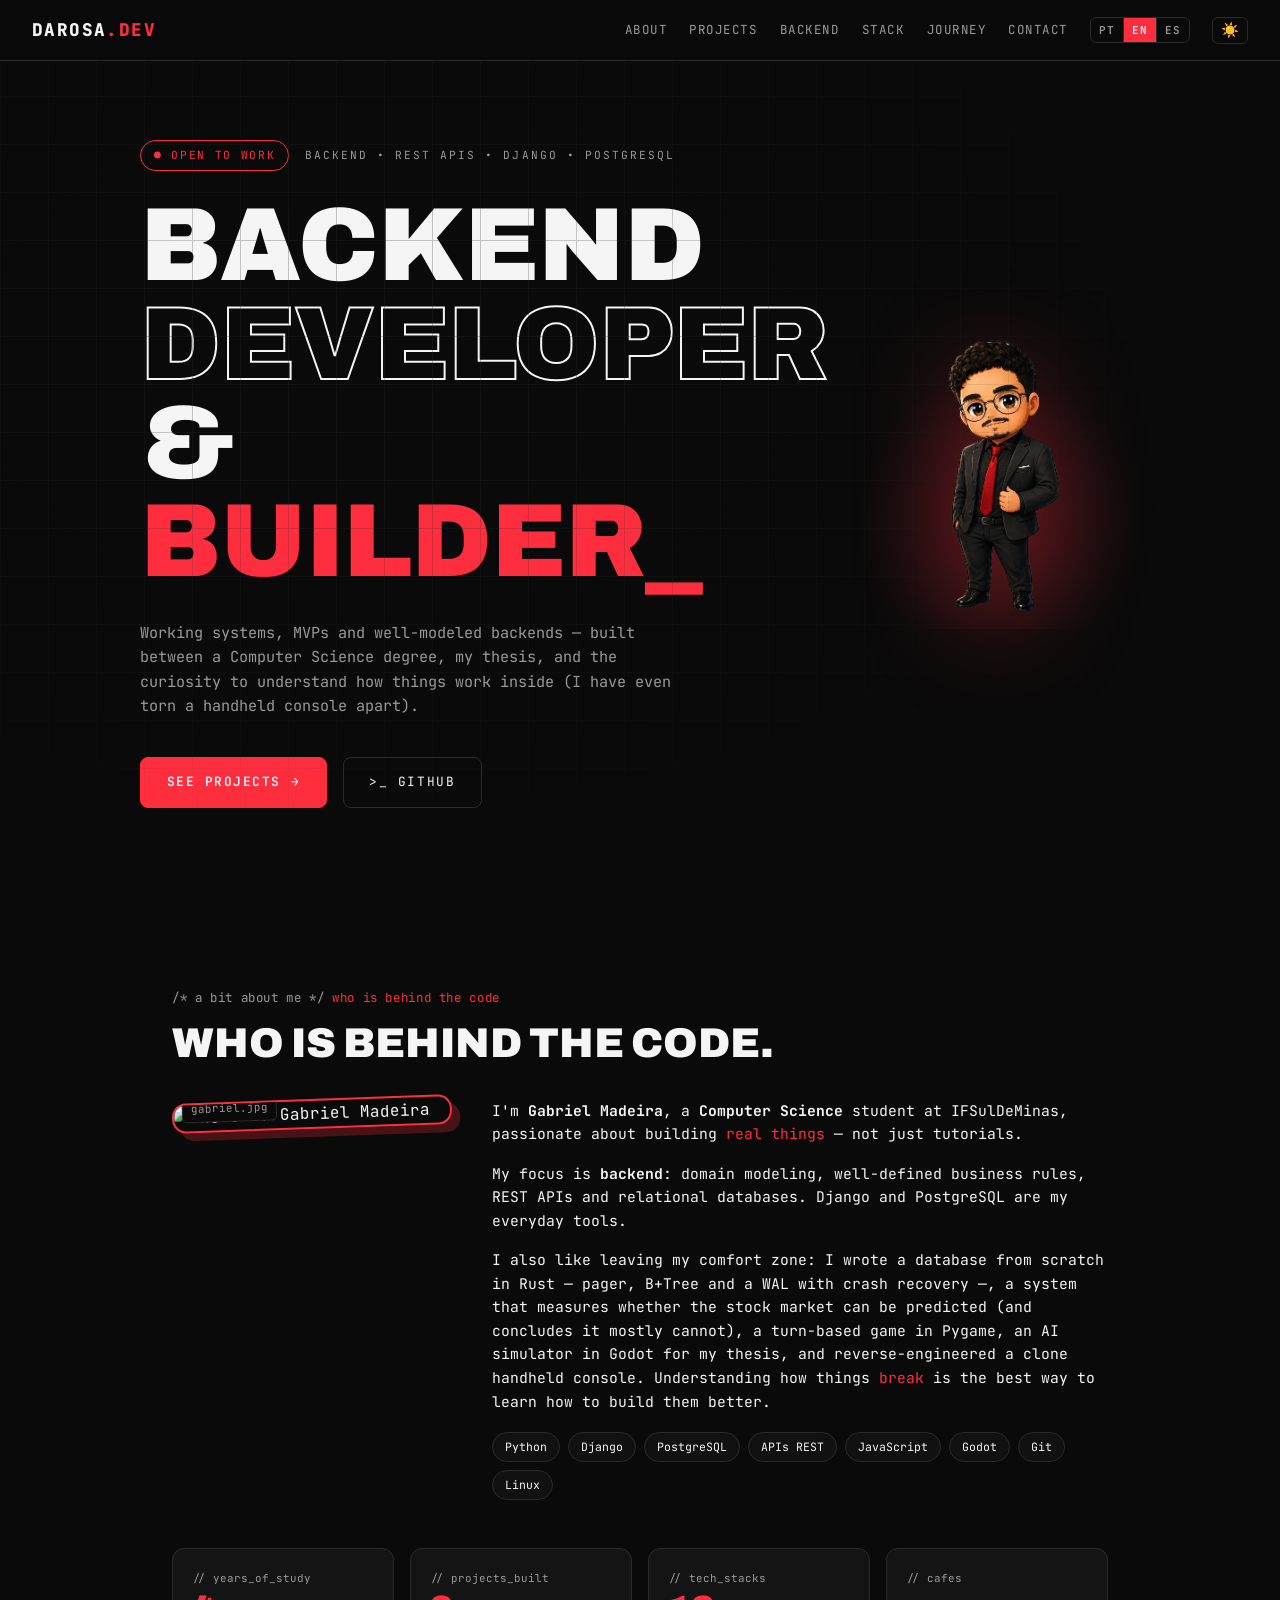
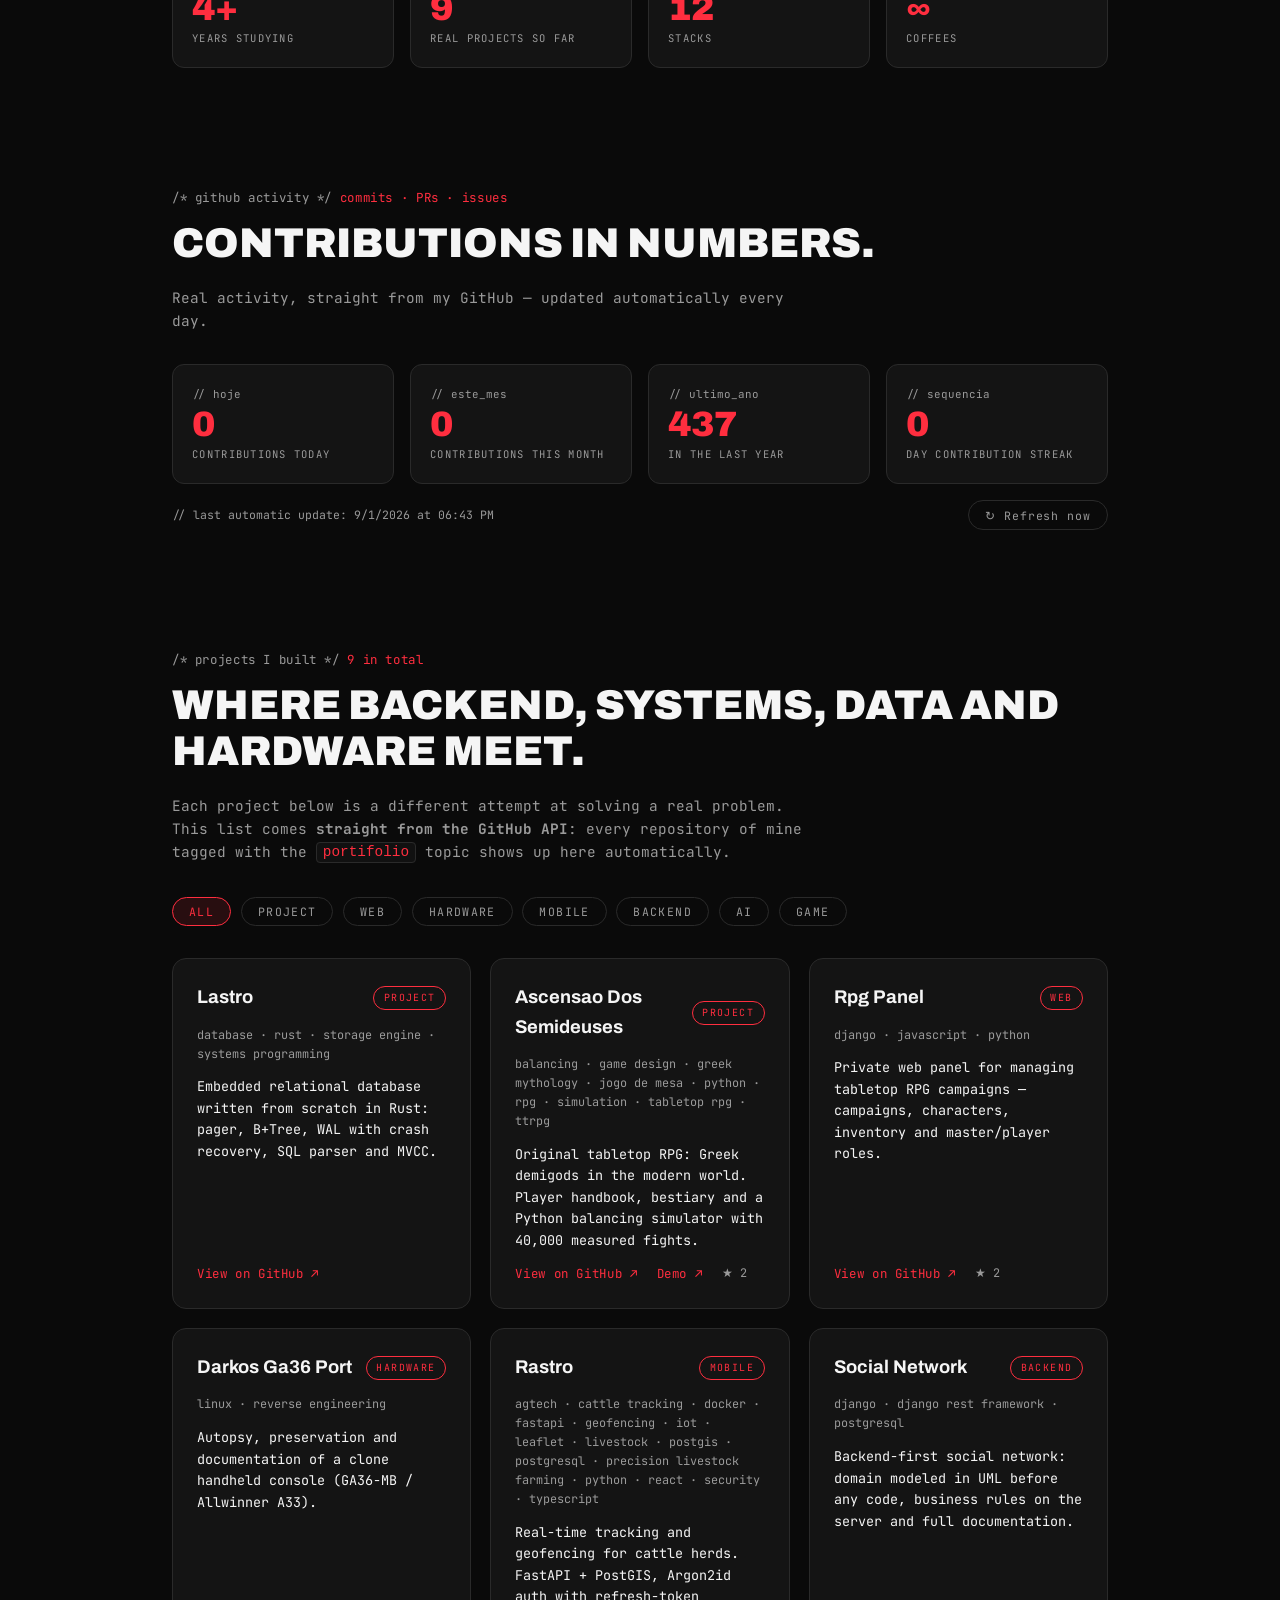
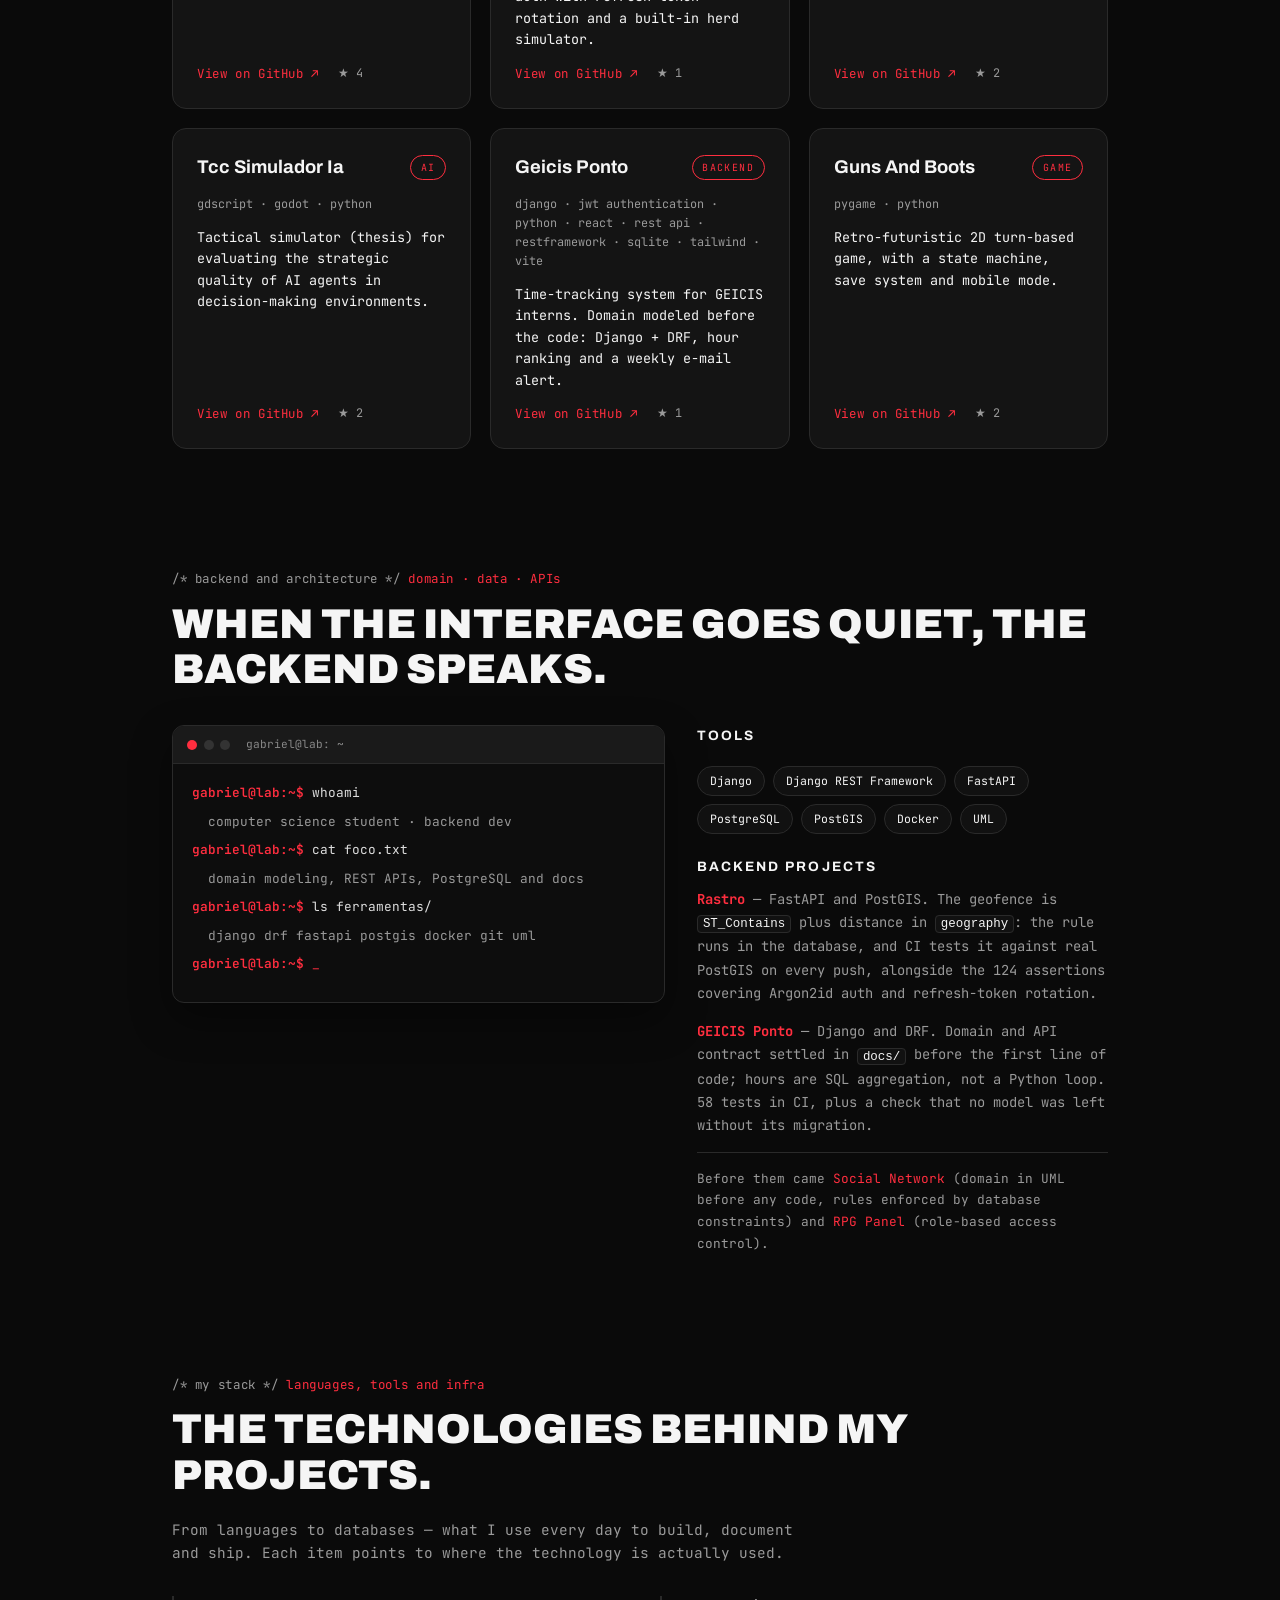
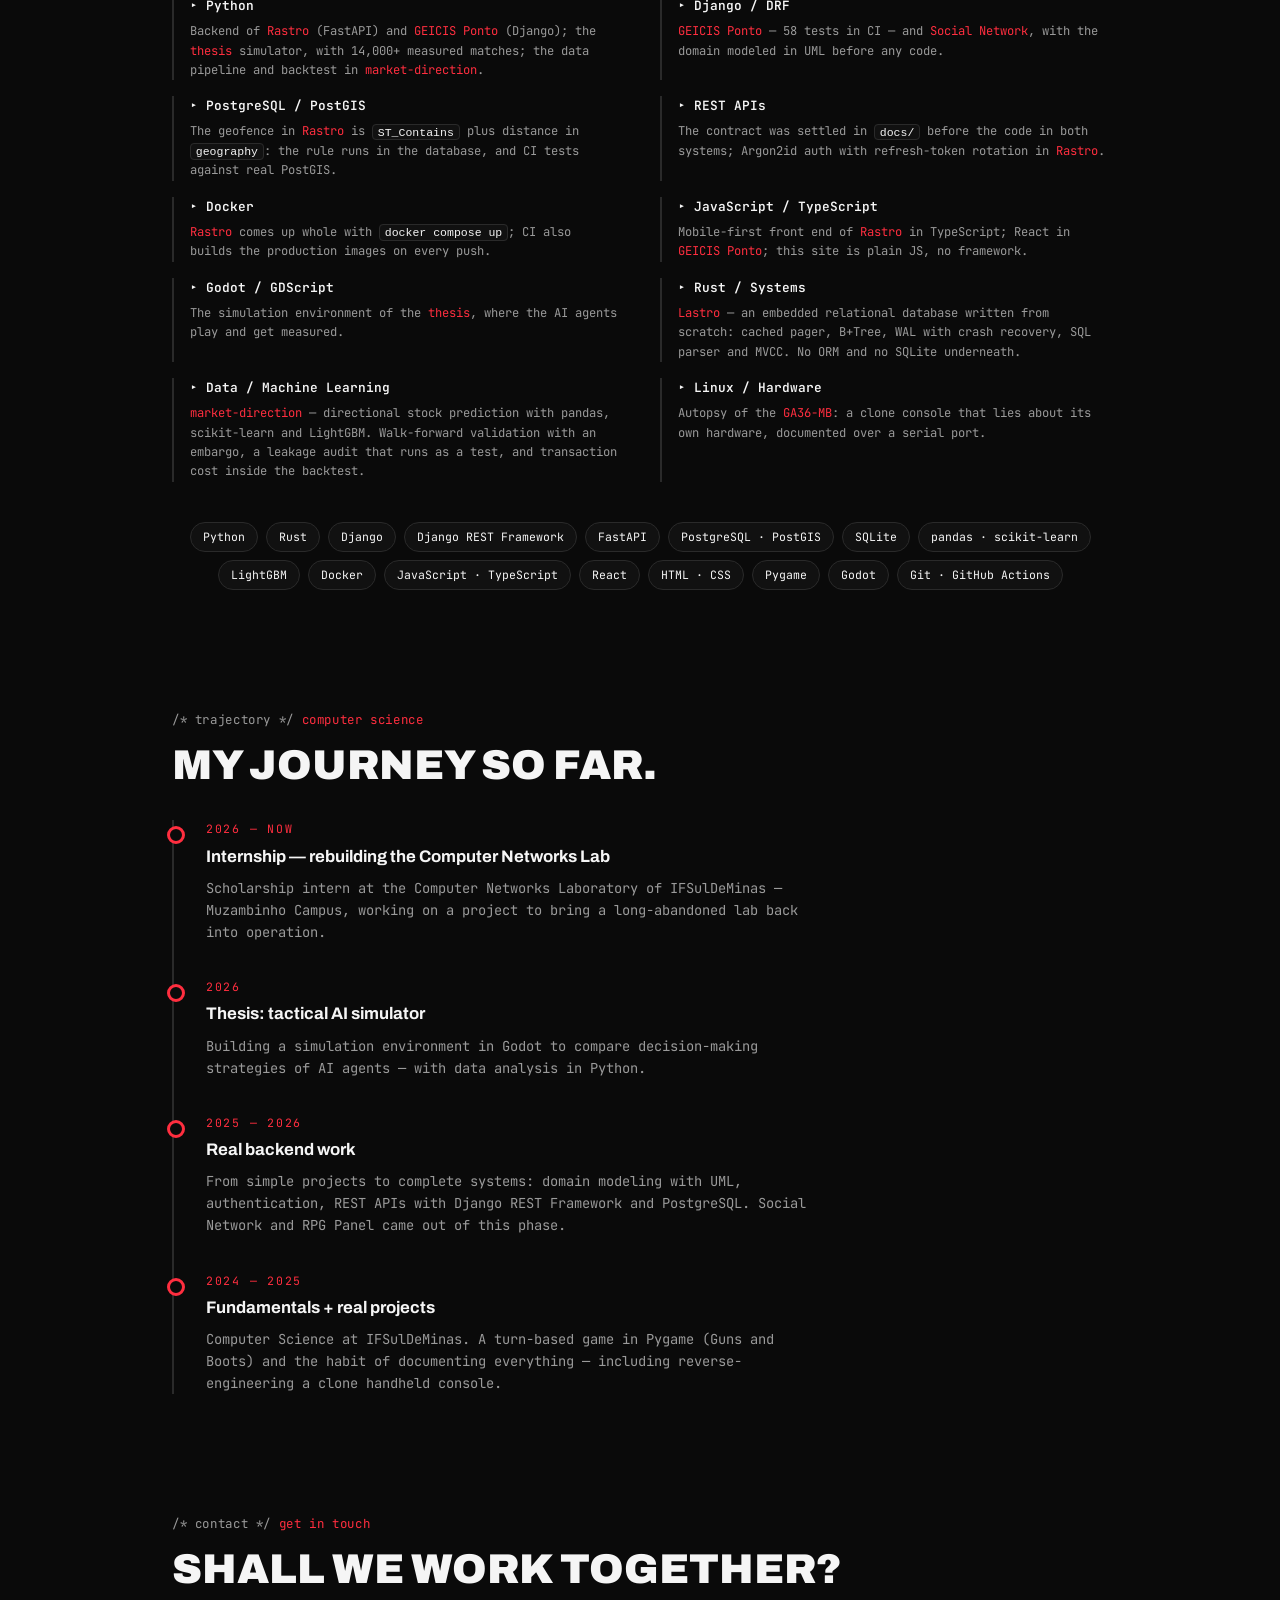
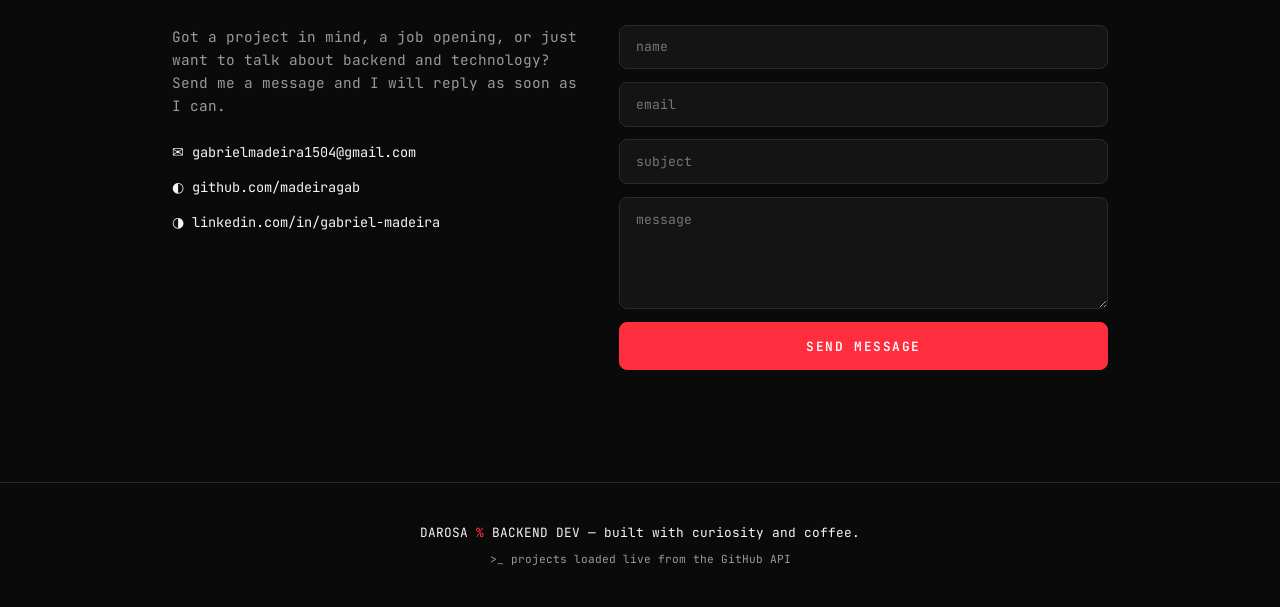
==== index.html @ b14d9cd1 "feat: adiciona market-direction e lastro, e atualiza a stack Dois projetos novos entraram no GitHub " ====
<!DOCTYPE html>
<html lang="pt-BR" data-theme="dark">
<head>
  <meta charset="UTF-8" />
  <meta name="viewport" content="width=device-width, initial-scale=1.0" />
  <title>Darosa % Dev Backend</title>
  <meta name="description" content="Gabriel Madeira — estudante de Ciência da Computação focado em backend, Django, PostgreSQL e APIs REST. Portfólio de projetos reais." />
  <meta property="og:title" content="Darosa.dev — Gabriel Madeira" />
  <meta property="og:description" content="Backend, APIs REST, Django e projetos reais — não só tutoriais." />
  <meta property="og:image" content="https://avatars.githubusercontent.com/u/77208884?v=4" />
  <link rel="icon" type="image/svg+xml" href="assets/favicon.svg" />
  <link rel="preconnect" href="https://fonts.googleapis.com" />
  <link rel="preconnect" href="https://fonts.gstatic.com" crossorigin />
  <link href="https://fonts.googleapis.com/css2?family=JetBrains+Mono:ital,wght@0,400;0,600;0,800;1,400&family=Archivo:wght@500;700;900&display=swap" rel="stylesheet" />
  <link rel="stylesheet" href="css/style.css" />
</head>
<body>

  <!-- ============ NAV ============ -->
  <nav class="nav">
    <a href="#top" class="nav-logo">DAROSA<span class="red">.DEV</span></a>
    <button class="nav-burger" id="navBurger" data-i18n-aria="aria.menu" aria-label="Abrir menu">☰</button>
    <div class="nav-links" id="navLinks">
      <a href="#sobre" data-i18n="nav.sobre">SOBRE</a>
      <a href="#projetos" data-i18n="nav.projetos">PROJETOS</a>
      <a href="#backend" data-i18n="nav.backend">BACKEND</a>
      <a href="#stack" data-i18n="nav.stack">STACK</a>
      <a href="#jornada" data-i18n="nav.jornada">JORNADA</a>
      <a href="#contato" data-i18n="nav.contato">CONTATO</a>
      <div class="lang-switch" role="group" data-i18n-aria="aria.idioma" aria-label="Mudar idioma">
        <button class="lang-btn" data-lang="pt" type="button">PT</button>
        <button class="lang-btn" data-lang="en" type="button">EN</button>
        <button class="lang-btn" data-lang="es" type="button">ES</button>
      </div>
      <button id="themeToggle" class="theme-toggle" data-i18n-aria="aria.tema" aria-label="Alternar tema">☀️</button>
    </div>
  </nav>

  <!-- ============ HERO ============ -->
  <header class="hero" id="top">
    <div class="hero-inner">
      <div class="hero-texto">
      <div class="hero-badges">
        <span class="badge badge-pulse" data-i18n="hero.badge">● DISPONÍVEL PARA TRABALHAR</span>
        <span class="badge-sub" data-i18n="hero.badgeSub">BACKEND • APIS REST • DJANGO • POSTGRESQL</span>
      </div>
      <h1 class="hero-title" data-i18n-html="hero.title">
        DESENVOLVEDOR<br />
        <span class="stroke">BACKEND</span> &amp;<br />
        <span class="red">BUILDER</span><span class="cursor">_</span>
      </h1>
      <p class="hero-desc" data-i18n="hero.desc">
        Sistemas funcionais, MVPs e backends bem modelados — construídos entre a
        faculdade de Ciência da Computação, o TCC e a curiosidade de entender
        como as coisas funcionam por dentro (até console clone eu já abri).
      </p>
      <div class="hero-cta">
        <a href="#projetos" class="btn btn-solid" data-i18n="hero.ctaProjetos">VER PROJETOS →</a>
        <a href="https://github.com/madeiragab" target="_blank" rel="noopener" class="btn btn-ghost" data-i18n="hero.ctaGithub">&gt;_ GITHUB</a>
      </div>
      </div>
      <div class="hero-img">
        <img src="assets/gabriel-chibi.png" data-i18n-alt="hero.imgAlt" alt="Ilustração de Gabriel Madeira de terno preto e gravata vermelha" />
      </div>
    </div>
    <div class="hero-grid-bg" aria-hidden="true"></div>
  </header>

  <main>
    <!-- ============ SOBRE ============ -->
    <section class="section" id="sobre">
      <p class="section-eyebrow" data-i18n-html="sobre.eyebrow">/* um pouco sobre mim */ <span class="red">quem está por trás do código</span></p>
      <h2 class="section-title" data-i18n="sobre.titulo">QUEM ESTÁ POR TRÁS DO CÓDIGO.</h2>

      <div class="sobre-grid">
        <div class="sobre-foto-wrap">
          <div class="sobre-foto">
            <img src="https://avatars.githubusercontent.com/u/77208884?v=4" data-i18n-alt="sobre.fotoAlt" alt="Foto de Gabriel Madeira" />
            <div class="foto-tag">gabriel.jpg</div>
          </div>
        </div>
        <div class="sobre-texto">
          <p data-i18n-html="sobre.p1">Sou <strong>Gabriel Madeira</strong>, estudante de <strong>Ciência da Computação</strong> no
            IFSulDeMinas, apaixonado por construir <span class="red">coisas reais</span> — não só tutoriais.</p>
          <p data-i18n-html="sobre.p2">Meu foco é <strong>backend</strong>: modelagem de domínio, regras de negócio bem definidas,
            APIs REST e banco de dados relacional. Django e PostgreSQL são as ferramentas do dia a dia.</p>
          <p data-i18n-html="sobre.p3">Também gosto de sair da zona de conforto: já fiz jogo por turnos em Pygame, simulador de IA
            em Godot pro TCC e até engenharia reversa de um console portátil clone — porque entender
            como as coisas <span class="red">quebram</span> é a melhor forma de aprender a construí-las melhor.</p>
         
          <div class="chips">
            <span class="chip">Python</span>
            <span class="chip">Django</span>
            <span class="chip">PostgreSQL</span>
            <span class="chip">APIs REST</span>
            <span class="chip">JavaScript</span>
            <span class="chip">Godot</span>
            <span class="chip">Git</span>
            <span class="chip">Linux</span>
          </div>
        </div>
      </div>

      <div class="stats">
        <div class="stat">
          <p class="stat-key">// years_of_study</p>
          <p class="stat-num">4+</p>
          <p class="stat-label" data-i18n="stat.anos">ANOS ESTUDANDO</p>
        </div>
        <div class="stat">
          <p class="stat-key">// projects_built</p>
          <p class="stat-num" id="statProjects">5</p>
          <p class="stat-label" data-i18n="stat.projetos">PROJETOS REAIS ATÉ AGORA</p>
        </div>
        <div class="stat">
          <p class="stat-key">// tech_stacks</p>
          <p class="stat-num">12</p>
          <p class="stat-label" data-i18n="stat.stacks">STACKS</p>
        </div>
        <div class="stat">
          <p class="stat-key">// cafes</p>
          <p class="stat-num">∞</p>
          <p class="stat-label" data-i18n="stat.cafes">CAFÉS</p>
        </div>
      </div>
    </section>

    <!-- ============ CONTRIBUIÇÕES ============ -->
    <section class="section" id="contribuicoes">
      <p class="section-eyebrow" data-i18n-html="contrib.eyebrow">/* atividade no github */ <span class="red">commits · PRs · issues</span></p>
      <h2 class="section-title" data-i18n="contrib.titulo">CONTRIBUIÇÕES EM NÚMEROS.</h2>
      <p class="section-desc" data-i18n="contrib.desc">Atividade real, direto do meu GitHub — atualizada todos os dias de forma automática.</p>
      <div class="contrib-grid">
        <div class="stat">
          <p class="stat-key">// hoje</p>
          <p class="stat-num" id="cHoje">—</p>
          <p class="stat-label" data-i18n="contrib.hoje">CONTRIBUIÇÕES HOJE</p>
        </div>
        <div class="stat">
          <p class="stat-key">// este_mes</p>
          <p class="stat-num" id="cMes">—</p>
          <p class="stat-label" data-i18n="contrib.mes">CONTRIBUIÇÕES ESTE MÊS</p>
        </div>
        <div class="stat">
          <p class="stat-key">// ultimo_ano</p>
          <p class="stat-num" id="cAno">—</p>
          <p class="stat-label" data-i18n="contrib.ano">NO ÚLTIMO ANO</p>
        </div>
        <div class="stat">
          <p class="stat-key">// sequencia</p>
          <p class="stat-num" id="cStreak">—</p>
          <p class="stat-label" data-i18n="contrib.streak">DIAS SEGUIDOS CONTRIBUINDO</p>
        </div>
      </div>
      <div class="contrib-rodape">
        <p class="contrib-updated" id="contribUpdated"></p>
        <button type="button" class="btn-refresh" id="btnAtualizar" data-i18n="atualizar.btn">↻ Atualizar agora</button>
      </div>
    </section>

    <!-- ============ PROJETOS ============ -->
    <section class="section" id="projetos">
      <p class="section-eyebrow"><span data-i18n="proj.eyebrow">/* projetos que construí */</span> <span class="red" id="projCount"></span></p>
      <h2 class="section-title" data-i18n="proj.titulo">ONDE BACKEND, JOGOS E HARDWARE SE ENCONTRAM.</h2>
      <p class="section-desc" data-i18n-html="proj.desc">
        Cada projeto abaixo é uma tentativa diferente de resolver um problema real.
        Esta lista vem <strong>direto da API do GitHub</strong>: todo repositório meu com o topic
        <code>portifolio</code> aparece aqui automaticamente.
      </p>

      <div class="filtros" id="filtros"></div>
      <div class="proj-grid" id="projGrid">
        <p class="proj-loading"><span data-i18n="proj.loading">&gt;_ buscando repositórios na API do GitHub</span><span class="cursor">…</span></p>
      </div>
    </section>

    <!-- ============ BACKEND ============ -->
    <section class="section" id="backend">
      <p class="section-eyebrow" data-i18n-html="be.eyebrow">/* backend e arquitetura */ <span class="red">domínio · dados · APIs</span></p>
      <h2 class="section-title" data-i18n="be.titulo">QUANDO A INTERFACE SILENCIA, ENTRA O BACKEND.</h2>
      <div class="backend-grid">
        <div class="terminal">
          <div class="terminal-bar">
            <span class="t-dot"></span><span class="t-dot"></span><span class="t-dot"></span>
            <span class="t-title">gabriel@lab: ~</span>
          </div>
          <div class="terminal-body">
            <p><span class="t-prompt">gabriel@lab:~$</span> whoami</p>
            <p class="t-out" data-i18n="be.whoami">estudante de ciência da computação · backend dev</p>
            <p><span class="t-prompt">gabriel@lab:~$</span> cat foco.txt</p>
            <p class="t-out" data-i18n="be.foco">modelagem de domínio, APIs REST, PostgreSQL e docs</p>
            <p><span class="t-prompt">gabriel@lab:~$</span> ls ferramentas/</p>
            <p class="t-out">django drf fastapi postgis docker git uml</p>
            <p><span class="t-prompt">gabriel@lab:~$</span> <span class="cursor">_</span></p>
          </div>
        </div>
        <div class="backend-info">
          <h3 data-i18n="be.ferramentas">FERRAMENTAS</h3>
          <div class="chips">
            <span class="chip">Django</span>
            <span class="chip">Django REST Framework</span>
            <span class="chip">FastAPI</span>
            <span class="chip">PostgreSQL</span>
            <span class="chip">PostGIS</span>
            <span class="chip">Docker</span>
            <span class="chip">UML</span>
          </div>
          <h3 data-i18n="be.projetosTitulo">PROJETOS BACKEND</h3>
          <p data-i18n-html="be.projetos">
            <a href="https://github.com/madeiragab/rastro"><strong class="red">Rastro</strong></a> — FastAPI e PostGIS.
            A geocerca é <code>ST_Contains</code> mais distância em <code>geography</code>: a regra roda no banco,
            e o CI a testa contra PostGIS de verdade a cada push, junto com as 124 asserções de autenticação
            Argon2id e rotação de refresh token.
          </p>
          <p data-i18n-html="be.projetos2">
            <a href="https://github.com/madeiragab/geicis-ponto"><strong class="red">GEICIS Ponto</strong></a> — Django e DRF.
            Domínio e contrato da API fechados em <code>docs/</code> antes da primeira linha de código; as horas
            são agregação SQL, não laço em Python. 58 testes no CI, mais a checagem de que nenhum modelo ficou
            sem migração.
          </p>
          <p class="be-outros" data-i18n-html="be.projetos3">
            Antes deles vieram <a href="https://github.com/madeiragab/social-network">Social Network</a>
            (domínio em UML antes do código, regras garantidas por constraint no banco) e
            <a href="https://github.com/madeiragab/rpg-panel">RPG Panel</a> (controle de acesso por papéis).
          </p>
        </div>
      </div>
    </section>

    <!-- ============ STACK ============ -->
    <section class="section" id="stack">
      <p class="section-eyebrow" data-i18n-html="stack.eyebrow">/* stack que uso */ <span class="red">linguagens, ferramentas e infra</span></p>
      <h2 class="section-title" data-i18n="stack.titulo">AS TECNOLOGIAS POR TRÁS DOS MEUS PROJETOS.</h2>
      <p class="section-desc" data-i18n="stack.desc">De linguagens a banco de dados — o que uso no dia a dia pra construir, documentar e colocar no ar.</p>

      <!-- Sem barra de percentual: "Python 88%" é um número que ninguém pode
           conferir e que todo portfólio de curso tem. Cada item aqui aponta
           para o repositório onde a tecnologia está sendo usada de fato. -->
      <div class="skills-grid">
        <div class="skill">
          <span class="skill-nome">▸ Python</span>
          <span class="skill-onde" data-i18n-html="skill.onde.python">Backend do <a href="https://github.com/madeiragab/rastro">Rastro</a> (FastAPI) e do <a href="https://github.com/madeiragab/geicis-ponto">GEICIS Ponto</a> (Django); simulador do <a href="https://github.com/madeiragab/tcc-simulador-ia">TCC</a>, com +14.000 partidas medidas.</span>
        </div>
        <div class="skill">
          <span class="skill-nome">▸ Django / DRF</span>
          <span class="skill-onde" data-i18n-html="skill.onde.django"><a href="https://github.com/madeiragab/geicis-ponto">GEICIS Ponto</a> — 58 testes no CI — e <a href="https://github.com/madeiragab/social-network">Social Network</a>, com o domínio modelado em UML antes do código.</span>
        </div>
        <div class="skill">
          <span class="skill-nome">▸ PostgreSQL / PostGIS</span>
          <span class="skill-onde" data-i18n-html="skill.onde.postgres">A geocerca do <a href="https://github.com/madeiragab/rastro">Rastro</a> é <code>ST_Contains</code> mais distância em <code>geography</code>: a regra roda no banco, e o CI testa contra PostGIS de verdade.</span>
        </div>
        <div class="skill">
          <span class="skill-nome" data-i18n="skill.apis">▸ APIs REST</span>
          <span class="skill-onde" data-i18n-html="skill.onde.apis">Contrato fechado em <code>docs/</code> antes do código nos dois sistemas; autenticação com Argon2id e rotação de refresh token no <a href="https://github.com/madeiragab/rastro">Rastro</a>.</span>
        </div>
        <div class="skill">
          <span class="skill-nome">▸ Docker</span>
          <span class="skill-onde" data-i18n-html="skill.onde.docker"><a href="https://github.com/madeiragab/rastro">Rastro</a> sobe inteiro com <code>docker compose up</code>; o CI ainda constrói as imagens de produção a cada push.</span>
        </div>
        <div class="skill">
          <span class="skill-nome">▸ JavaScript / TypeScript</span>
          <span class="skill-onde" data-i18n-html="skill.onde.js">Front mobile-first do <a href="https://github.com/madeiragab/rastro">Rastro</a> em TypeScript; React no <a href="https://github.com/madeiragab/geicis-ponto">GEICIS Ponto</a>; este site é JS puro, sem framework.</span>
        </div>
        <div class="skill">
          <span class="skill-nome">▸ Godot / GDScript</span>
          <span class="skill-onde" data-i18n-html="skill.onde.godot">Ambiente de simulação do <a href="https://github.com/madeiragab/tcc-simulador-ia">TCC</a>, onde os agentes de IA jogam e são medidos.</span>
        </div>
        <div class="skill">
          <span class="skill-nome" data-i18n="skill.rust">▸ Rust / Sistemas</span>
          <span class="skill-onde" data-i18n-html="skill.onde.rust"><a href="https://github.com/madeiragab/lastro">Lastro</a> — banco de dados relacional embutido escrito do zero: pager com cache, B+Tree, WAL com recuperação de crash, parser SQL e MVCC. Sem ORM e sem SQLite embaixo.</span>
        </div>
        <div class="skill">
          <span class="skill-nome" data-i18n="skill.dados">▸ Dados / Machine Learning</span>
          <span class="skill-onde" data-i18n-html="skill.onde.dados"><a href="https://github.com/madeiragab/market-direction">market-direction</a> — previsão direcional de ações com pandas, scikit-learn e LightGBM. Validação walk-forward com embargo, auditoria de vazamento que roda como teste e custo de transação no backtest.</span>
        </div>
        <div class="skill">
          <span class="skill-nome" data-i18n="skill.hardware">▸ Linux / Hardware</span>
          <span class="skill-onde" data-i18n-html="skill.onde.hardware">Autópsia do <a href="https://github.com/madeiragab/darkos-ga36-port">GA36-MB</a>: console clone que mente sobre o próprio hardware, documentado por porta serial.</span>
        </div>
      </div>

      <div class="chips chips-center">
        <span class="chip">Python</span>
        <span class="chip">Rust</span>
        <span class="chip">Django</span>
        <span class="chip">Django REST Framework</span>
        <span class="chip">FastAPI</span>
        <span class="chip">PostgreSQL · PostGIS</span>
        <span class="chip">SQLite</span>
        <span class="chip">pandas · scikit-learn</span>
        <span class="chip">LightGBM</span>
        <span class="chip">Docker</span>
        <span class="chip">JavaScript · TypeScript</span>
        <span class="chip">React</span>
        <span class="chip">HTML · CSS</span>
        <span class="chip">Pygame</span>
        <span class="chip">Godot</span>
        <span class="chip">Git · GitHub Actions</span>
      </div>
    </section>

    <!-- ============ JORNADA ============ -->
    <section class="section" id="jornada">
      <p class="section-eyebrow" data-i18n-html="jornada.eyebrow">/* trajetória */ <span class="red">ciência da computação</span></p>
      <h2 class="section-title" data-i18n="jornada.titulo">MINHA JORNADA ATÉ AQUI.</h2>
      <div class="timeline">
        <div class="tl-item">
          <p class="tl-quando" data-i18n="tl0.quando">2026 — AGORA</p>
          <h3 class="tl-titulo" data-i18n="tl0.titulo">Estágio — reformulação do Laboratório de Redes</h3>
          <p data-i18n="tl0.desc">Estagiário bolsista no Laboratório de Redes de Computadores do IFSulDeMinas
            — Campus Muzambinho, atuando em um projeto de reformulação para recolocar em funcionamento
            um laboratório que estava abandonado.</p>
        </div>
        <div class="tl-item">
          <p class="tl-quando" data-i18n="tl1.quando">2026</p>
          <h3 class="tl-titulo" data-i18n="tl1.titulo">TCC: simulador tático de IA</h3>
          <p data-i18n="tl1.desc">Desenvolvendo em Godot um ambiente de simulação para comparar estratégias de tomada de
            decisão de agentes de IA — com análise de dados em Python.</p>
        </div>
        <div class="tl-item">
          <p class="tl-quando" data-i18n="tl2.quando">2025 — 2026</p>
          <h3 class="tl-titulo" data-i18n="tl2.titulo">Backend de verdade</h3>
          <p data-i18n="tl2.desc">De projetos simples para sistemas completos: modelagem de domínio com UML, autenticação,
            APIs REST com Django REST Framework e PostgreSQL. Social Network e RPG Panel são frutos dessa fase.</p>
        </div>
        <div class="tl-item">
          <p class="tl-quando" data-i18n="tl3.quando">2024 — 2025</p>
          <h3 class="tl-titulo" data-i18n="tl3.titulo">Fundamentos + projetos reais</h3>
          <p data-i18n="tl3.desc">Ciência da Computação no IFSulDeMinas. Jogo por turnos em Pygame (Guns and Boots) e o hábito
            de documentar tudo — até a engenharia reversa de um console portátil clone.</p>
        </div>
      </div>
    </section>

    <!-- ============ CONTATO ============ -->
    <section class="section" id="contato">
      <p class="section-eyebrow" data-i18n-html="contato.eyebrow">/* contato */ <span class="red">fale comigo</span></p>
      <h2 class="section-title" data-i18n="contato.titulo">VAMOS TRABALHAR JUNTOS?</h2>
      <div class="contato-grid">
        <div class="contato-info">
          <p data-i18n="contato.desc">Tem um projeto em mente, uma vaga ou quer bater um papo sobre backend e tecnologia?
            Me manda uma mensagem, respondo o mais breve possível.</p>
          <a class="contato-link" href="mailto:gabrielmadeira1504@gmail.com">✉ gabrielmadeira1504@gmail.com</a>
          <a class="contato-link" href="https://github.com/madeiragab" target="_blank" rel="noopener">◐ github.com/madeiragab</a>
          <a class="contato-link" href="https://www.linkedin.com/in/gabriel-madeira-b19100209/" target="_blank" rel="noopener">◑ linkedin.com/in/gabriel-madeira</a>
        </div>
        <form class="contato-form" id="contatoForm">
          <input type="text" id="fNome" data-i18n-ph="form.nome" placeholder="nome" required />
          <input type="email" id="fEmail" data-i18n-ph="form.email" placeholder="email" required />
          <input type="text" id="fAssunto" data-i18n-ph="form.assunto" placeholder="assunto" required />
          <textarea id="fMsg" rows="5" data-i18n-ph="form.msg" placeholder="mensagem" required></textarea>
          <button type="submit" class="btn btn-solid" data-i18n="form.enviar">ENVIAR MENSAGEM</button>
        </form>
      </div>
    </section>
  </main>

  <footer class="footer">
    <p data-i18n-html="footer.1">DAROSA <span class="red">%</span> DEV BACKEND — construído com curiosidade e café.</p>
    <p class="footer-mono" data-i18n="footer.2">&gt;_ projetos carregados ao vivo da API do GitHub</p>
  </footer>

  <script src="js/i18n.js"></script>
  <script src="js/main.js"></script>
</body>
</html>
---- css/style.css ----
/* ============================================================
   DAROSA.DEV — tema preto / vermelho / branco
   ============================================================ */

:root {
  --bg: #0a0a0a;
  --bg-alt: #111111;
  --bg-card: #141414;
  --text: #f5f5f5;
  --text-dim: #9a9a9a;
  --red: #ff2e3f;
  --red-dark: #c1121f;
  --border: #2a2a2a;
  --mono: 'JetBrains Mono', 'Cascadia Code', Consolas, monospace;
  --sans: 'Archivo', 'Segoe UI', sans-serif;
}

[data-theme="light"] {
  --bg: #f7f5f2;
  --bg-alt: #efece7;
  --bg-card: #ffffff;
  --text: #111111;
  --text-dim: #555555;
  --red: #d90429;
  --red-dark: #a4031f;
  --border: #d8d4cd;
}

* { margin: 0; padding: 0; box-sizing: border-box; }

html { scroll-behavior: smooth; }

body {
  background: var(--bg);
  color: var(--text);
  font-family: var(--mono);
  line-height: 1.6;
  transition: background .3s, color .3s;
}

.red { color: var(--red); }
code {
  background: var(--bg-alt);
  border: 1px solid var(--border);
  padding: .1em .4em;
  border-radius: 4px;
  color: var(--red);
}

/* ============ NAV ============ */
.nav {
  position: fixed;
  top: 0; left: 0; right: 0;
  z-index: 100;
  display: flex;
  align-items: center;
  justify-content: space-between;
  padding: 1rem 2rem;
  background: color-mix(in srgb, var(--bg) 85%, transparent);
  backdrop-filter: blur(10px);
  border-bottom: 1px solid var(--border);
}
.nav-logo {
  font-weight: 800;
  font-size: 1.1rem;
  letter-spacing: .08em;
  color: var(--text);
  text-decoration: none;
}
.nav-links {
  display: flex;
  align-items: center;
  gap: 1.4rem;
}
.nav-links a {
  color: var(--text-dim);
  text-decoration: none;
  font-size: .78rem;
  letter-spacing: .12em;
  transition: color .2s;
}
.nav-links a:hover { color: var(--red); }
.theme-toggle {
  background: none;
  border: 1px solid var(--border);
  border-radius: 6px;
  padding: .25rem .5rem;
  cursor: pointer;
  font-size: .9rem;
}

/* ---- seletor de idioma ---- */
.lang-switch {
  display: flex;
  border: 1px solid var(--border);
  border-radius: 6px;
  overflow: hidden;
}
.lang-btn {
  font-family: var(--mono);
  font-size: .68rem;
  font-weight: 600;
  letter-spacing: .08em;
  background: none;
  border: none;
  border-right: 1px solid var(--border);
  color: var(--text-dim);
  padding: .3rem .5rem;
  cursor: pointer;
  transition: background .2s, color .2s;
}
.lang-btn:last-child { border-right: none; }
.lang-btn:hover { color: var(--red); }
.lang-btn.ativo {
  background: var(--red);
  color: #fff;
}
.nav-burger {
  display: none;
  background: none;
  border: 1px solid var(--border);
  color: var(--text);
  font-size: 1.2rem;
  padding: .2rem .6rem;
  border-radius: 6px;
  cursor: pointer;
}

/* ============ HERO ============ */
.hero {
  position: relative;
  min-height: 100vh;
  display: flex;
  align-items: center;
  padding: 7rem 2rem 4rem;
  overflow: hidden;
}
.hero-grid-bg {
  position: absolute;
  inset: 0;
  background-image:
    linear-gradient(var(--border) 1px, transparent 1px),
    linear-gradient(90deg, var(--border) 1px, transparent 1px);
  background-size: 48px 48px;
  opacity: .25;
  mask-image: radial-gradient(ellipse at 30% 40%, black 20%, transparent 70%);
  -webkit-mask-image: radial-gradient(ellipse at 30% 40%, black 20%, transparent 70%);
}
.hero-inner {
  position: relative;
  max-width: 1000px;
  margin: 0 auto;
  width: 100%;
  display: grid;
  grid-template-columns: 1.4fr 1fr;
  gap: 2rem;
  align-items: center;
}
.hero-img {
  position: relative;
  display: flex;
  justify-content: center;
}
.hero-img img {
  width: 100%;
  max-width: 360px;
  height: auto;
  filter: drop-shadow(0 24px 48px color-mix(in srgb, var(--red) 35%, transparent));
  animation: flutua 4s ease-in-out infinite;
}
@keyframes flutua {
  0%, 100% { transform: translateY(0); }
  50% { transform: translateY(-14px); }
}
.hero-img::before {
  content: '';
  position: absolute;
  inset: 10% -5% -5% -5%;
  background: radial-gradient(ellipse at 50% 60%, color-mix(in srgb, var(--red) 18%, transparent), transparent 65%);
  z-index: -1;
}
.hero-badges {
  display: flex;
  align-items: center;
  gap: 1rem;
  flex-wrap: wrap;
  margin-bottom: 1.6rem;
}
.badge {
  border: 1px solid var(--red);
  color: var(--red);
  font-size: .7rem;
  letter-spacing: .15em;
  padding: .35rem .8rem;
  border-radius: 999px;
}
.badge-pulse { animation: pulse 2s infinite; }
@keyframes pulse {
  0%, 100% { box-shadow: 0 0 0 0 color-mix(in srgb, var(--red) 40%, transparent); }
  50% { box-shadow: 0 0 0 6px transparent; }
}
.badge-sub {
  color: var(--text-dim);
  font-size: .7rem;
  letter-spacing: .18em;
}
.hero-title {
  font-family: var(--sans);
  font-weight: 900;
  font-size: clamp(2.8rem, 9vw, 6.5rem);
  line-height: .95;
  letter-spacing: -.01em;
  text-transform: uppercase;
}
.hero-title .stroke {
  color: transparent;
  -webkit-text-stroke: 2px var(--text);
}
.cursor { animation: blink 1s steps(1) infinite; color: var(--red); }
@keyframes blink { 50% { opacity: 0; } }
.hero-desc {
  max-width: 560px;
  margin: 1.8rem 0 2.4rem;
  color: var(--text-dim);
  font-size: .95rem;
}
.hero-cta { display: flex; gap: 1rem; flex-wrap: wrap; }

.btn {
  font-family: var(--mono);
  font-size: .8rem;
  letter-spacing: .12em;
  padding: .9rem 1.6rem;
  text-decoration: none;
  border-radius: 8px;
  cursor: pointer;
  transition: transform .15s, box-shadow .15s, background .2s;
}
.btn:hover { transform: translateY(-2px); }
.btn-solid {
  background: var(--red);
  color: #fff;
  border: 1px solid var(--red);
  font-weight: 600;
}
.btn-solid:hover { box-shadow: 0 6px 24px color-mix(in srgb, var(--red) 45%, transparent); }
.btn-ghost {
  background: transparent;
  color: var(--text);
  border: 1px solid var(--border);
}
.btn-ghost:hover { border-color: var(--red); color: var(--red); }

/* ============ SECTIONS ============ */
.section {
  max-width: 1000px;
  margin: 0 auto;
  padding: 5.5rem 2rem 2rem;
}
.section-eyebrow {
  color: var(--text-dim);
  font-size: .78rem;
  letter-spacing: .05em;
  margin-bottom: .8rem;
}
.section-title {
  font-family: var(--sans);
  font-weight: 900;
  font-size: clamp(1.6rem, 4.5vw, 2.6rem);
  text-transform: uppercase;
  line-height: 1.1;
  margin-bottom: 1.2rem;
}
.section-desc {
  color: var(--text-dim);
  max-width: 640px;
  font-size: .9rem;
  margin-bottom: 2rem;
}

/* ============ SOBRE ============ */
.sobre-grid {
  display: grid;
  grid-template-columns: 280px 1fr;
  gap: 2.5rem;
  align-items: start;
  margin-top: 2rem;
}
.sobre-foto {
  position: relative;
  border: 2px solid var(--red);
  border-radius: 14px;
  overflow: hidden;
  transform: rotate(-2deg);
  transition: transform .3s;
  box-shadow: 8px 8px 0 color-mix(in srgb, var(--red) 25%, transparent);
}
.sobre-foto:hover { transform: rotate(0deg) scale(1.02); }
.sobre-foto img { display: block; width: 100%; height: auto; }
.foto-tag {
  position: absolute;
  bottom: 8px; left: 8px;
  background: var(--bg);
  border: 1px solid var(--border);
  font-size: .68rem;
  padding: .2rem .5rem;
  border-radius: 5px;
  color: var(--text-dim);
}
.sobre-texto p { margin-bottom: 1rem; font-size: .92rem; }
.chips { display: flex; flex-wrap: wrap; gap: .5rem; margin-top: 1.2rem; }
.chips-center { justify-content: center; margin-top: 2.5rem; }
.chip {
  border: 1px solid var(--border);
  background: var(--bg-alt);
  color: var(--text);
  font-size: .72rem;
  padding: .3rem .75rem;
  border-radius: 999px;
  transition: border-color .2s, color .2s;
}
.chip:hover { border-color: var(--red); color: var(--red); }

/* ============ STATS ============ */
.stats {
  display: grid;
  grid-template-columns: repeat(4, 1fr);
  gap: 1rem;
  margin-top: 3rem;
}
.stat {
  background: var(--bg-card);
  border: 1px solid var(--border);
  border-radius: 12px;
  padding: 1.3rem 1.2rem;
  transition: border-color .2s, transform .2s;
}
.stat:hover { border-color: var(--red); transform: translateY(-3px); }
.stat-key { color: var(--text-dim); font-size: .68rem; }
.stat-num {
  font-family: var(--sans);
  font-weight: 900;
  font-size: 2.2rem;
  color: var(--red);
  line-height: 1.2;
}
.stat-label { font-size: .66rem; letter-spacing: .12em; color: var(--text-dim); }

/* ============ CONTRIBUIÇÕES ============ */
.contrib-grid {
  display: grid;
  grid-template-columns: repeat(4, 1fr);
  gap: 1rem;
  margin-top: 2rem;
}
.contrib-rodape {
  margin-top: 1rem;
  display: flex;
  align-items: center;
  justify-content: space-between;
  gap: 1rem;
  flex-wrap: wrap;
}
.contrib-updated {
  color: var(--text-dim);
  font-size: .72rem;
}
.btn-refresh {
  font-family: var(--mono);
  font-size: .72rem;
  letter-spacing: .08em;
  background: transparent;
  color: var(--text-dim);
  border: 1px solid var(--border);
  border-radius: 999px;
  padding: .4rem 1rem;
  cursor: pointer;
  white-space: nowrap;
  transition: border-color .2s, color .2s, opacity .2s;
}
.btn-refresh:hover:not(:disabled) { border-color: var(--red); color: var(--red); }
.btn-refresh:disabled { opacity: .6; cursor: default; }
.btn-refresh.girando { border-color: var(--red); color: var(--red); }
.btn-refresh.ok { border-color: var(--red); color: var(--red); }
.btn-refresh.erro { border-color: var(--text-dim); color: var(--text-dim); }

/* ============ PROJETOS ============ */
.filtros {
  display: flex;
  flex-wrap: wrap;
  gap: .6rem;
  margin-bottom: 2rem;
}
.filtro {
  font-family: var(--mono);
  font-size: .72rem;
  letter-spacing: .12em;
  background: transparent;
  color: var(--text-dim);
  border: 1px solid var(--border);
  padding: .4rem 1rem;
  border-radius: 999px;
  cursor: pointer;
  transition: all .2s;
}
.filtro:hover, .filtro.ativo {
  border-color: var(--red);
  color: var(--red);
}
.filtro.ativo { background: color-mix(in srgb, var(--red) 12%, transparent); }

.proj-grid {
  display: grid;
  grid-template-columns: repeat(auto-fill, minmax(290px, 1fr));
  gap: 1.2rem;
}
.proj-loading { color: var(--text-dim); font-size: .85rem; }
.proj-card {
  background: var(--bg-card);
  border: 1px solid var(--border);
  border-radius: 14px;
  padding: 1.5rem;
  display: flex;
  flex-direction: column;
  gap: .8rem;
  transition: border-color .25s, transform .25s, box-shadow .25s;
}
.proj-card:hover {
  border-color: var(--red);
  transform: translateY(-4px);
  box-shadow: 0 12px 32px color-mix(in srgb, var(--red) 15%, transparent);
}
.proj-head {
  display: flex;
  align-items: center;
  justify-content: space-between;
  gap: .8rem;
}
.proj-nome {
  font-family: var(--sans);
  font-weight: 700;
  font-size: 1.15rem;
  text-transform: capitalize;
}
.proj-cat {
  font-size: .62rem;
  letter-spacing: .14em;
  color: var(--red);
  border: 1px solid var(--red);
  padding: .2rem .6rem;
  border-radius: 999px;
  white-space: nowrap;
}
.proj-tech { color: var(--text-dim); font-size: .74rem; }
.proj-desc { font-size: .84rem; flex: 1; }
.proj-links { display: flex; gap: 1.2rem; }
.proj-links a {
  color: var(--red);
  text-decoration: none;
  font-size: .78rem;
  letter-spacing: .05em;
}
.proj-links a:hover { text-decoration: underline; }
.proj-stars { color: var(--text-dim); font-size: .74rem; }

/* ============ BACKEND / TERMINAL ============ */
.backend-grid {
  display: grid;
  grid-template-columns: 1.2fr 1fr;
  gap: 2rem;
  margin-top: 2rem;
  align-items: start;
}
.terminal {
  background: #0d0d0d;
  border: 1px solid var(--border);
  border-radius: 12px;
  overflow: hidden;
  box-shadow: 0 16px 40px rgba(0,0,0,.4);
}
[data-theme="light"] .terminal { background: #161616; }
.terminal-bar {
  display: flex;
  align-items: center;
  gap: .4rem;
  padding: .6rem .9rem;
  background: #1a1a1a;
  border-bottom: 1px solid var(--border);
}
.t-dot { width: 10px; height: 10px; border-radius: 50%; background: #333; }
.t-dot:first-child { background: var(--red); }
.t-title { margin-left: .6rem; color: #888; font-size: .7rem; }
.terminal-body { padding: 1.2rem; font-size: .8rem; color: #ddd; }
.terminal-body p { margin-bottom: .5rem; }
.t-prompt { color: var(--red); font-weight: 600; }
.t-out { color: #999; padding-left: 1rem; }
.backend-info h3 {
  font-family: var(--sans);
  font-size: .85rem;
  letter-spacing: .15em;
  margin: 1.4rem 0 .6rem;
  color: var(--text);
}
.backend-info h3:first-child { margin-top: 0; }
.backend-info p { font-size: .86rem; color: var(--text-dim); line-height: 1.7; }
.backend-info p + p { margin-top: .9rem; }
.backend-info a { color: var(--red); text-decoration: none; border-bottom: 1px solid transparent; }
.backend-info a:hover { border-bottom-color: var(--red); }
.backend-info code {
  font-size: .78rem;
  color: var(--text);
  background: var(--bg-alt);
  border: 1px solid var(--border);
  border-radius: 4px;
  padding: .05rem .3rem;
}
/* Os dois primeiros são os sistemas atuais; este é o histórico. Fica menor
   de propósito, para o olho parar nos de cima. */
.backend-info .be-outros { font-size: .8rem; padding-top: .9rem; border-top: 1px solid var(--border); }

/* ============ STACK / SKILLS ============ */
.skills-grid {
  display: grid;
  grid-template-columns: 1fr 1fr;
  gap: 1rem 2.5rem;
  margin-top: 2rem;
}
.skill {
  border-left: 2px solid var(--border);
  padding-left: 1rem;
  font-size: .8rem;
}
.skill:hover { border-left-color: var(--red); }
.skill-nome {
  display: block;
  color: var(--text);
  font-weight: 600;
  margin-bottom: .35rem;
}
.skill-onde {
  display: block;
  color: var(--text-dim);
  font-size: .76rem;
  line-height: 1.6;
}
.skill-onde a { color: var(--red); text-decoration: none; border-bottom: 1px solid transparent; }
.skill-onde a:hover { border-bottom-color: var(--red); }
.skill-onde code {
  font-size: .72rem;
  color: var(--text);
  background: var(--bg-alt);
  border: 1px solid var(--border);
  border-radius: 4px;
  padding: .05rem .3rem;
}

/* ============ JORNADA / TIMELINE ============ */
.timeline {
  margin-top: 2rem;
  border-left: 2px solid var(--border);
  padding-left: 2rem;
  display: flex;
  flex-direction: column;
  gap: 2.2rem;
}
.tl-item { position: relative; }
.tl-item::before {
  content: '';
  position: absolute;
  left: calc(-2rem - 7px);
  top: 6px;
  width: 12px; height: 12px;
  border-radius: 50%;
  background: var(--bg);
  border: 3px solid var(--red);
}
.tl-quando { color: var(--red); font-size: .72rem; letter-spacing: .15em; }
.tl-titulo {
  font-family: var(--sans);
  font-weight: 700;
  font-size: 1.05rem;
  margin: .3rem 0 .4rem;
}
.tl-item p:last-child { color: var(--text-dim); font-size: .86rem; max-width: 620px; }

/* ============ CONTATO ============ */
.contato-grid {
  display: grid;
  grid-template-columns: 1fr 1.2fr;
  gap: 2.5rem;
  margin-top: 2rem;
}
.contato-info p { color: var(--text-dim); font-size: .9rem; margin-bottom: 1.6rem; }
.contato-link {
  display: block;
  color: var(--text);
  text-decoration: none;
  font-size: .85rem;
  margin-bottom: .8rem;
  transition: color .2s;
}
.contato-link:hover { color: var(--red); }
.contato-form { display: flex; flex-direction: column; gap: .8rem; }
.contato-form input,
.contato-form textarea {
  font-family: var(--mono);
  font-size: .82rem;
  background: var(--bg-card);
  border: 1px solid var(--border);
  border-radius: 8px;
  color: var(--text);
  padding: .8rem 1rem;
  resize: vertical;
  transition: border-color .2s;
}
.contato-form input:focus,
.contato-form textarea:focus {
  outline: none;
  border-color: var(--red);
}

/* ============ FOOTER ============ */
.footer {
  margin-top: 5rem;
  border-top: 1px solid var(--border);
  padding: 2.5rem 2rem;
  text-align: center;
  font-size: .8rem;
}
.footer-mono { color: var(--text-dim); font-size: .7rem; margin-top: .5rem; }

/* ============ REVEAL ANIMATION ============ */
.reveal { opacity: 0; transform: translateY(24px); transition: opacity .6s, transform .6s; }
.reveal.visible { opacity: 1; transform: none; }

/* ============ RESPONSIVO ============ */
@media (max-width: 820px) {
  .nav-burger { display: block; }
  .nav-links {
    display: none;
    position: absolute;
    top: 100%;
    left: 0; right: 0;
    flex-direction: column;
    background: var(--bg);
    border-bottom: 1px solid var(--border);
    padding: 1.2rem 2rem;
    align-items: flex-start;
  }
  .nav-links.aberto { display: flex; }
  .lang-switch { margin-top: .4rem; }
  .sobre-grid,
  .backend-grid,
  .contato-grid,
  .skills-grid,
  .hero-inner { grid-template-columns: 1fr; }
  .hero-img { order: -1; }
  .hero-img img { max-width: 220px; }
  .sobre-foto-wrap { max-width: 260px; }
  .stats, .contrib-grid { grid-template-columns: repeat(2, 1fr); }
}
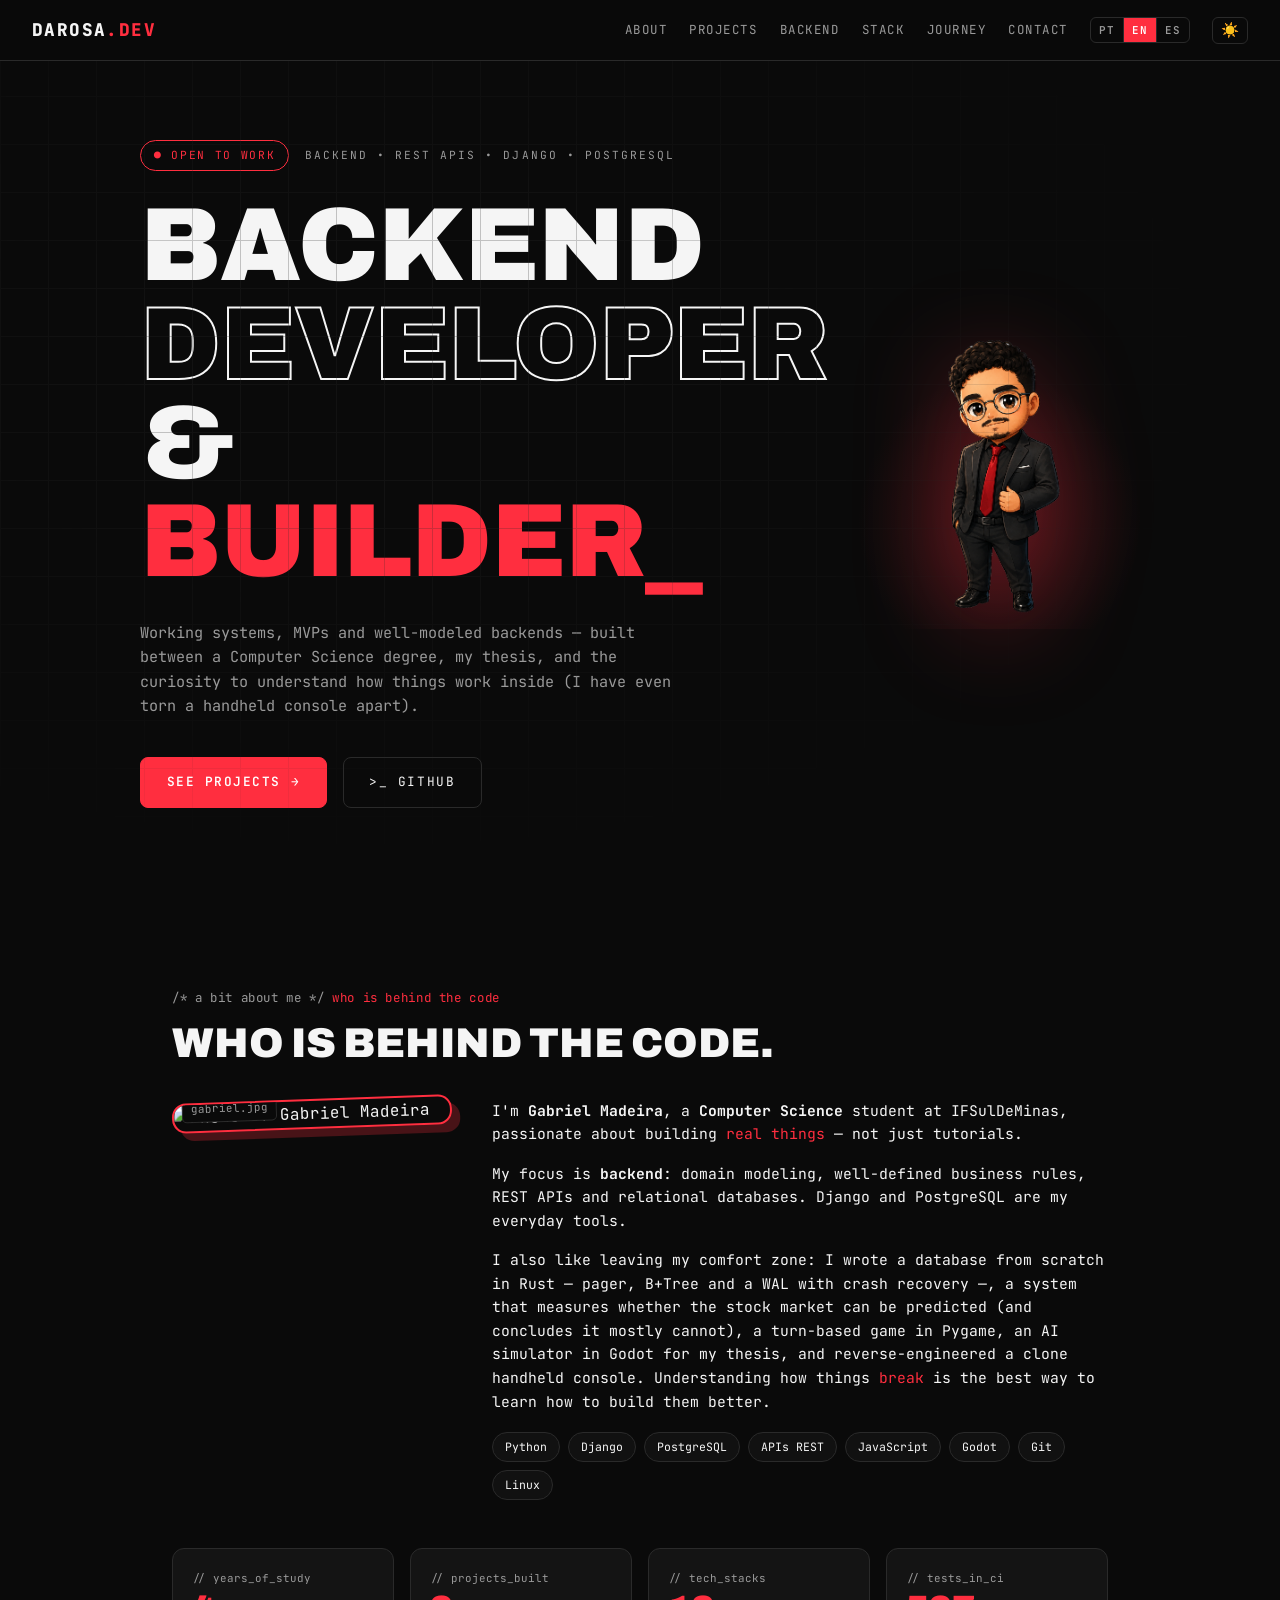
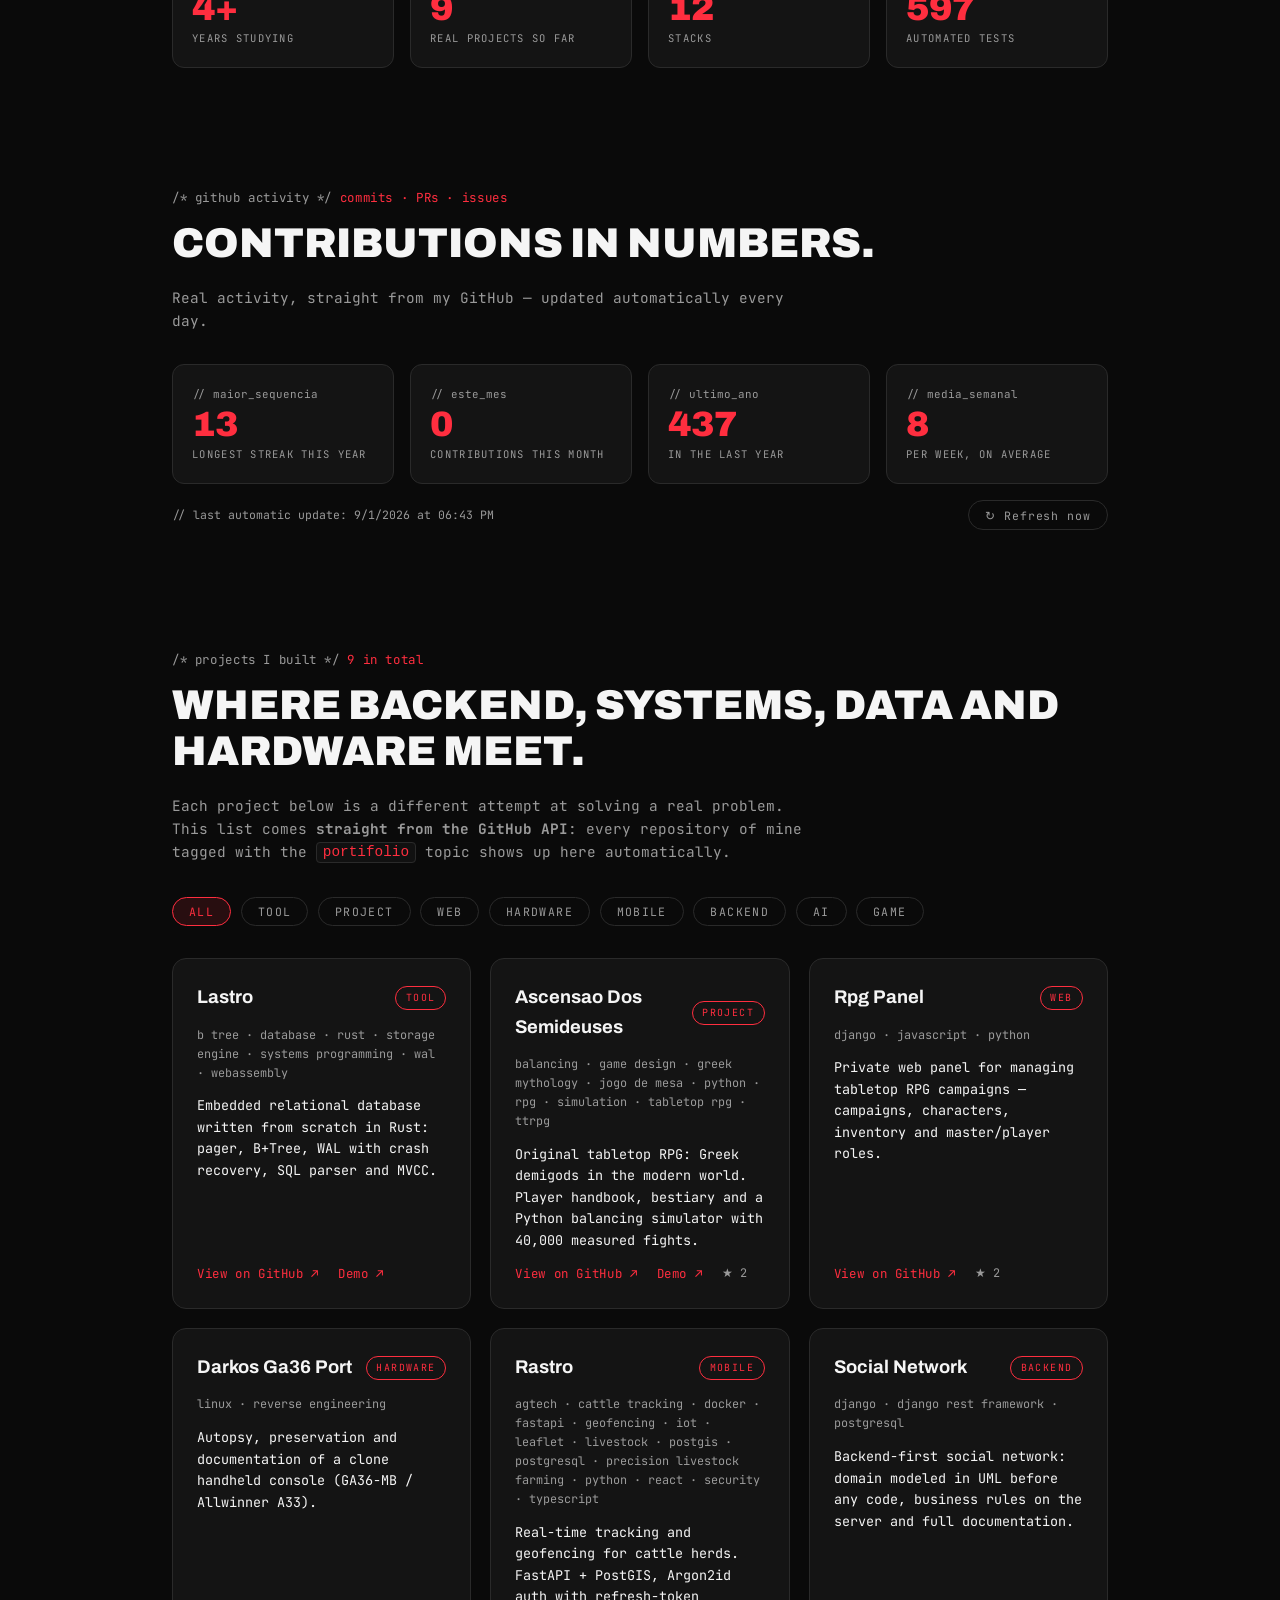
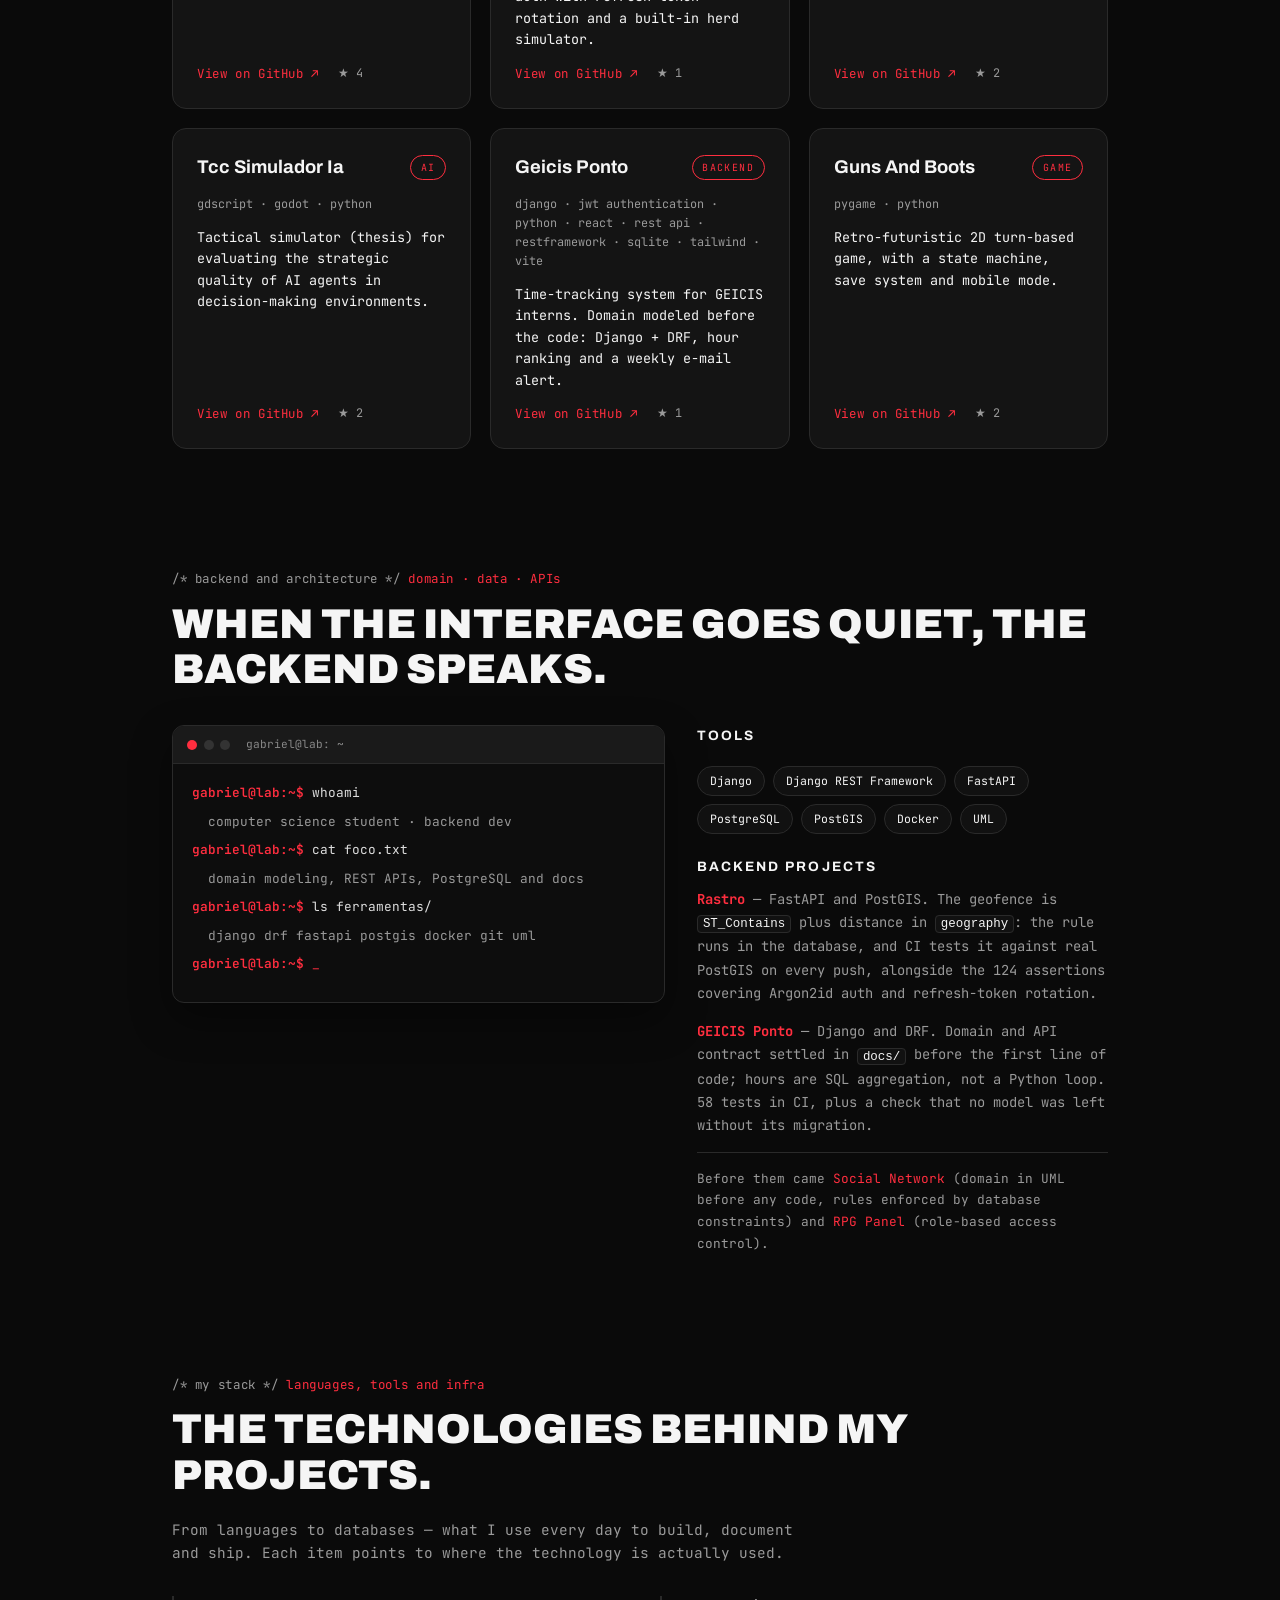
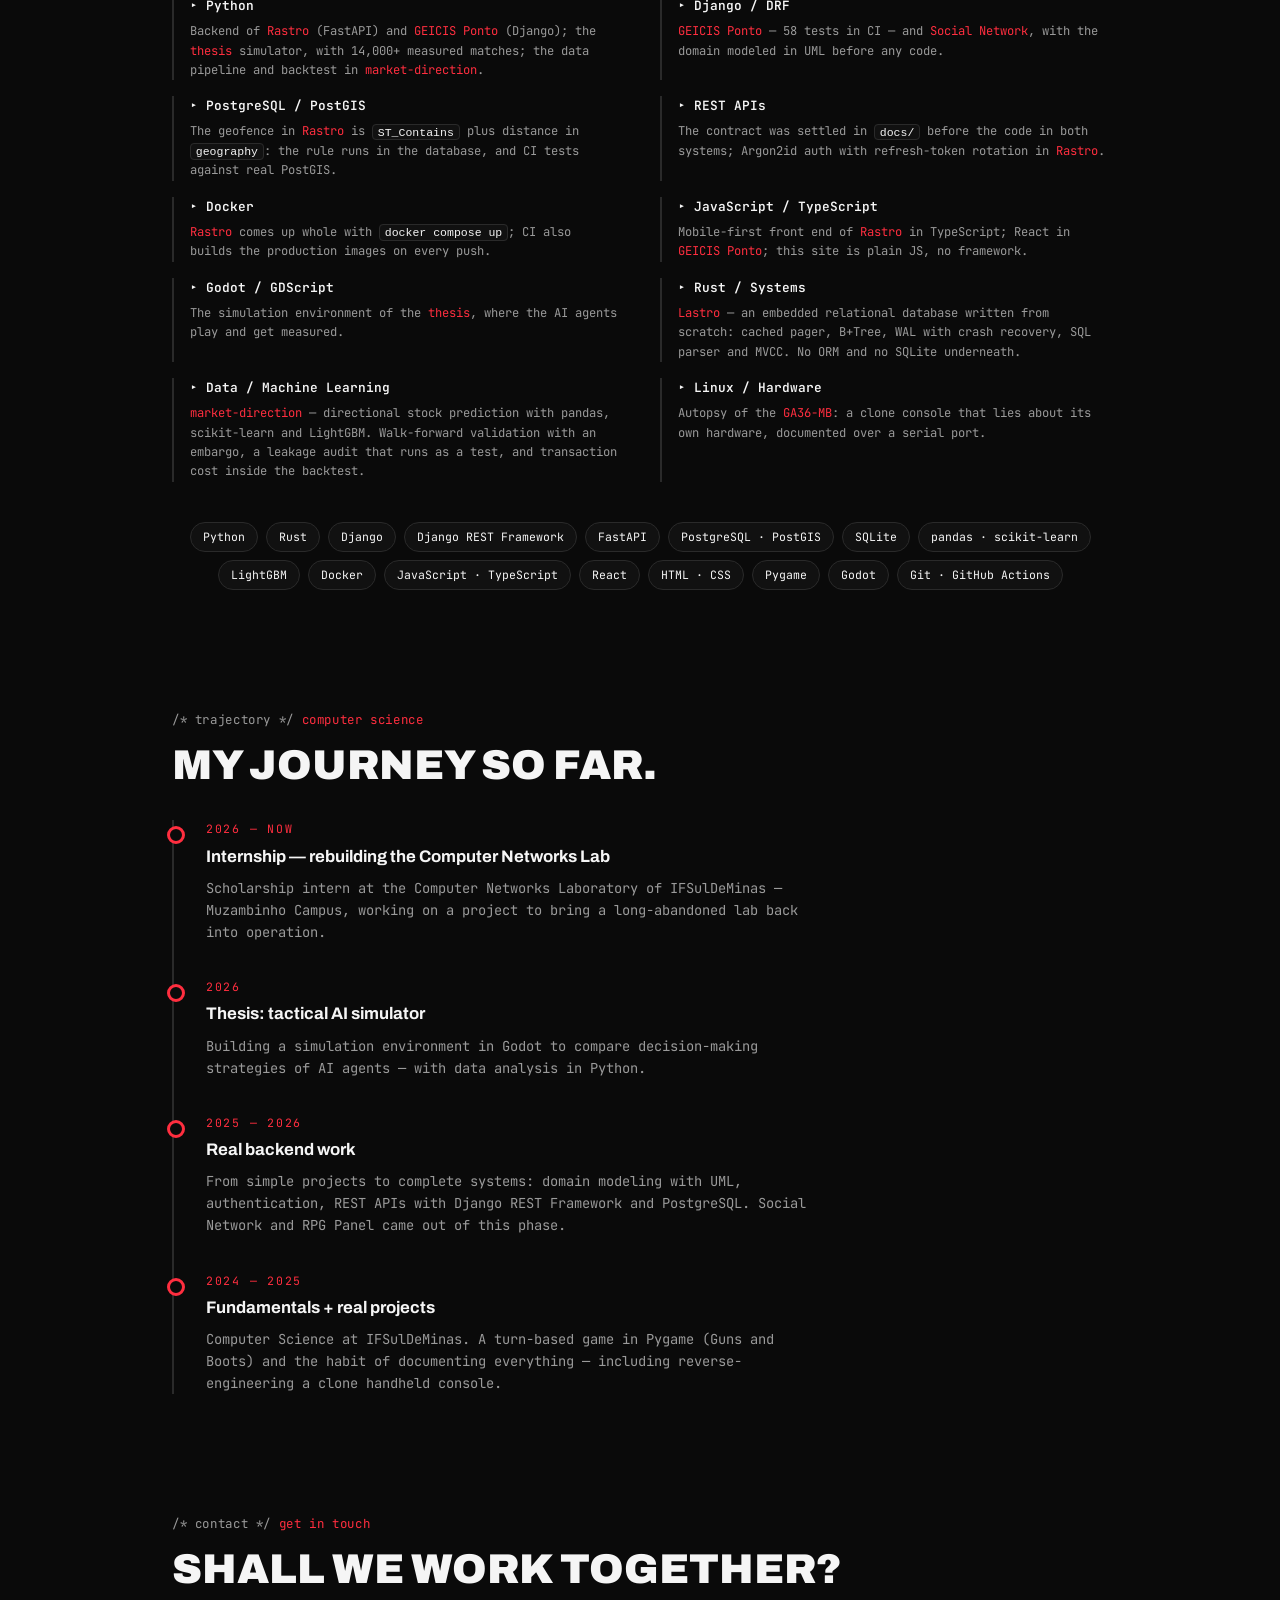
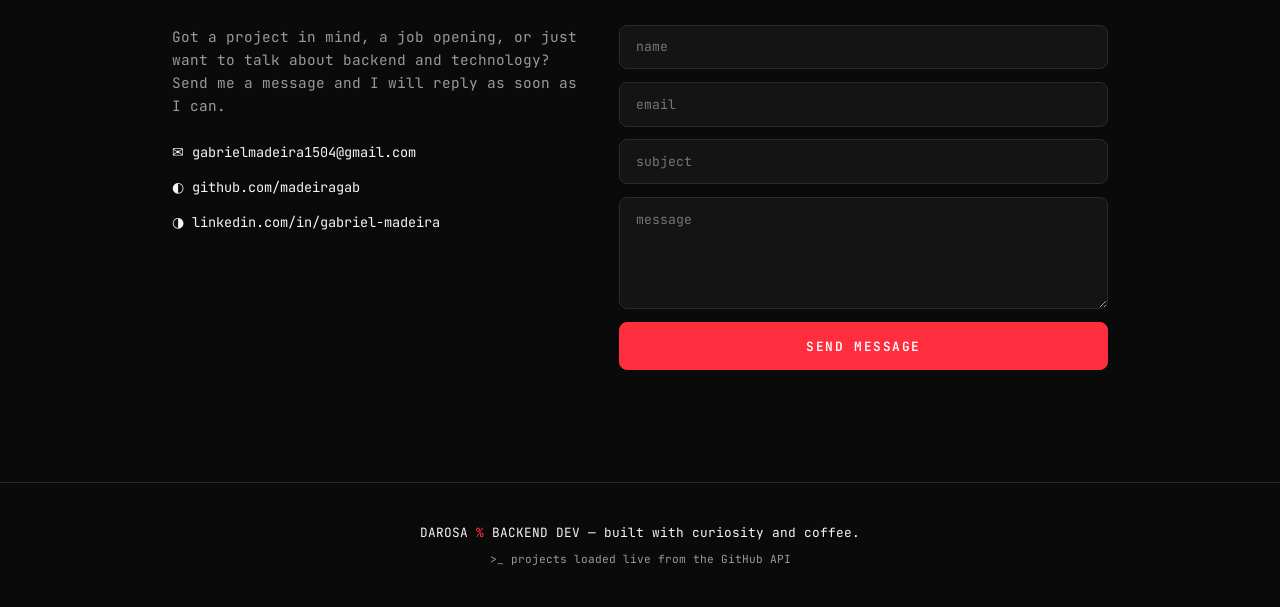
==== commit 0333ecdc: "fix: o titulo da aba, e metricas que nao se sabotam sozinhas O <title> trazia "Darosa % Dev Backend"" ====
--- a/index.html
+++ b/index.html
@@ -3,7 +3,7 @@
 <head>
   <meta charset="UTF-8" />
   <meta name="viewport" content="width=device-width, initial-scale=1.0" />
-  <title>Darosa % Dev Backend</title>
+  <title>Darosa · Dev Backend</title>
   <meta name="description" content="Gabriel Madeira — estudante de Ciência da Computação focado em backend, Django, PostgreSQL e APIs REST. Portfólio de projetos reais." />
   <meta property="og:title" content="Darosa.dev — Gabriel Madeira" />
   <meta property="og:description" content="Backend, APIs REST, Django e projetos reais — não só tutoriais." />
@@ -118,9 +118,9 @@
           <p class="stat-label" data-i18n="stat.stacks">STACKS</p>
         </div>
         <div class="stat">
-          <p class="stat-key">// cafes</p>
-          <p class="stat-num">∞</p>
-          <p class="stat-label" data-i18n="stat.cafes">CAFÉS</p>
+          <p class="stat-key">// tests_in_ci</p>
+          <p class="stat-num">597</p>
+          <p class="stat-label" data-i18n="stat.testes">TESTES AUTOMATIZADOS</p>
         </div>
       </div>
     </section>
@@ -132,9 +132,9 @@
       <p class="section-desc" data-i18n="contrib.desc">Atividade real, direto do meu GitHub — atualizada todos os dias de forma automática.</p>
       <div class="contrib-grid">
         <div class="stat">
-          <p class="stat-key">// hoje</p>
-          <p class="stat-num" id="cHoje">—</p>
-          <p class="stat-label" data-i18n="contrib.hoje">CONTRIBUIÇÕES HOJE</p>
+          <p class="stat-key">// maior_sequencia</p>
+          <p class="stat-num" id="cMaiorSeq">—</p>
+          <p class="stat-label" data-i18n="contrib.maiorSeq">MAIOR SEQUÊNCIA NO ANO</p>
         </div>
         <div class="stat">
           <p class="stat-key">// este_mes</p>
@@ -147,9 +147,9 @@
           <p class="stat-label" data-i18n="contrib.ano">NO ÚLTIMO ANO</p>
         </div>
         <div class="stat">
-          <p class="stat-key">// sequencia</p>
-          <p class="stat-num" id="cStreak">—</p>
-          <p class="stat-label" data-i18n="contrib.streak">DIAS SEGUIDOS CONTRIBUINDO</p>
+          <p class="stat-key">// media_semanal</p>
+          <p class="stat-num" id="cMediaSemana">—</p>
+          <p class="stat-label" data-i18n="contrib.mediaSemana">POR SEMANA, EM MÉDIA</p>
         </div>
       </div>
       <div class="contrib-rodape">
--- a/css/style.css
+++ b/css/style.css
@@ -450,6 +450,20 @@
   padding: .2rem .6rem;
   border-radius: 999px;
   white-space: nowrap;
+}
+.proj-card.destaque {
+  border-color: color-mix(in srgb, var(--red) 55%, var(--border));
+  box-shadow: 0 0 0 1px color-mix(in srgb, var(--red) 18%, transparent);
+}
+.proj-selo {
+  align-self: flex-start;
+  font-size: .58rem;
+  font-weight: 700;
+  letter-spacing: .18em;
+  color: var(--bg);
+  background: var(--red);
+  padding: .22rem .6rem;
+  border-radius: 999px;
 }
 .proj-tech { color: var(--text-dim); font-size: .74rem; }
 .proj-desc { font-size: .84rem; flex: 1; }
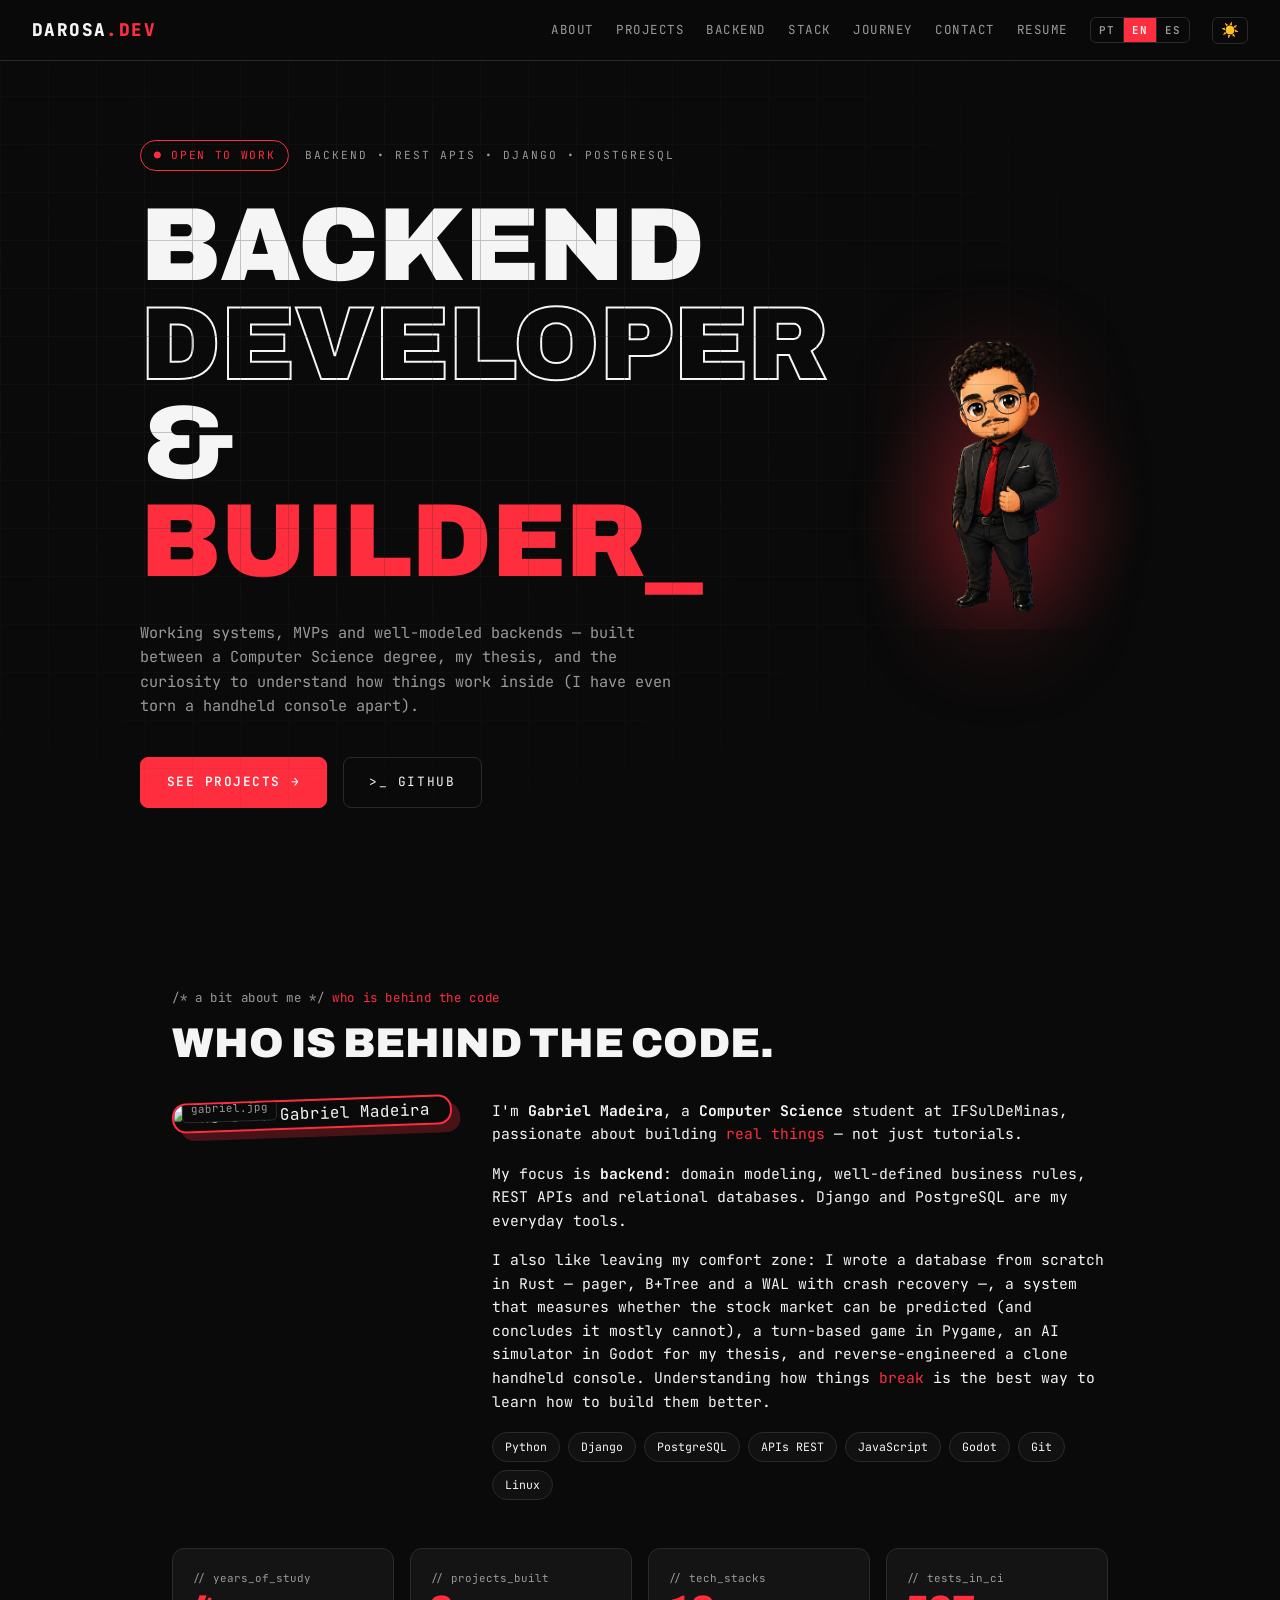
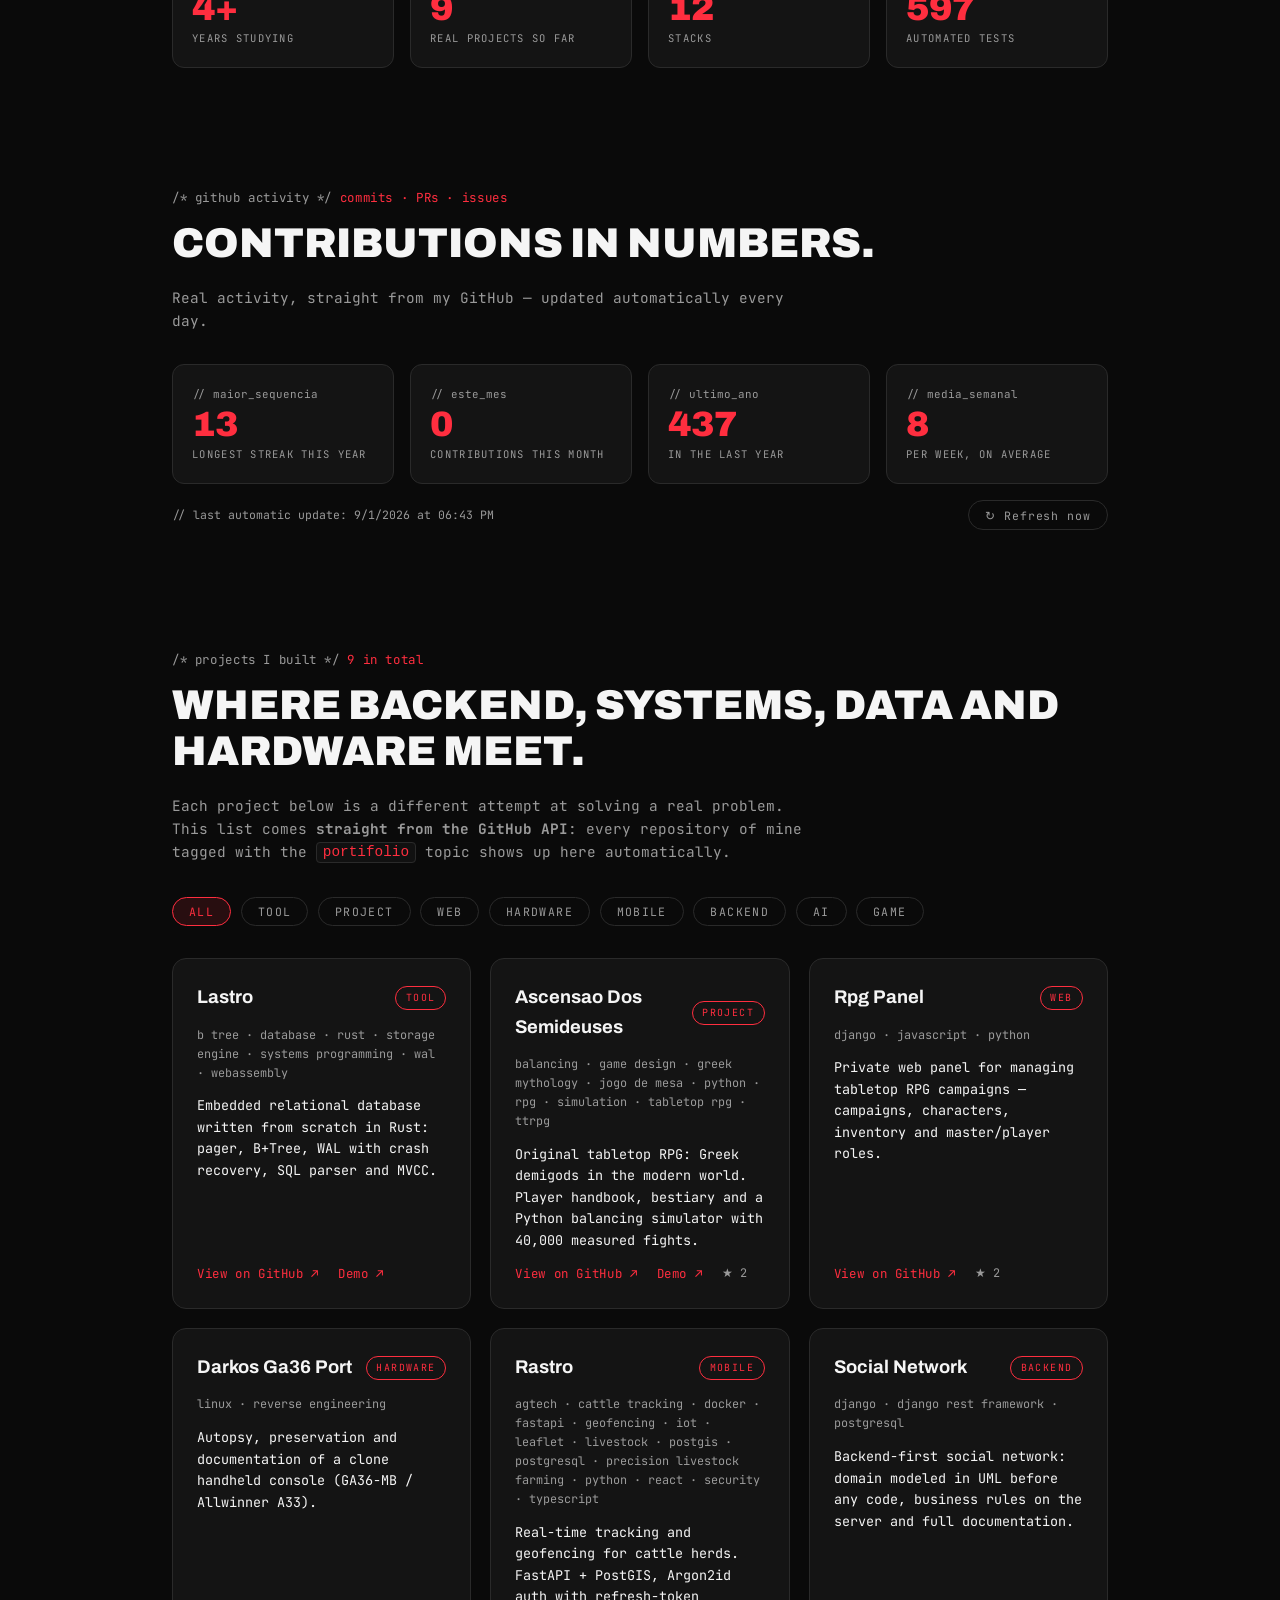
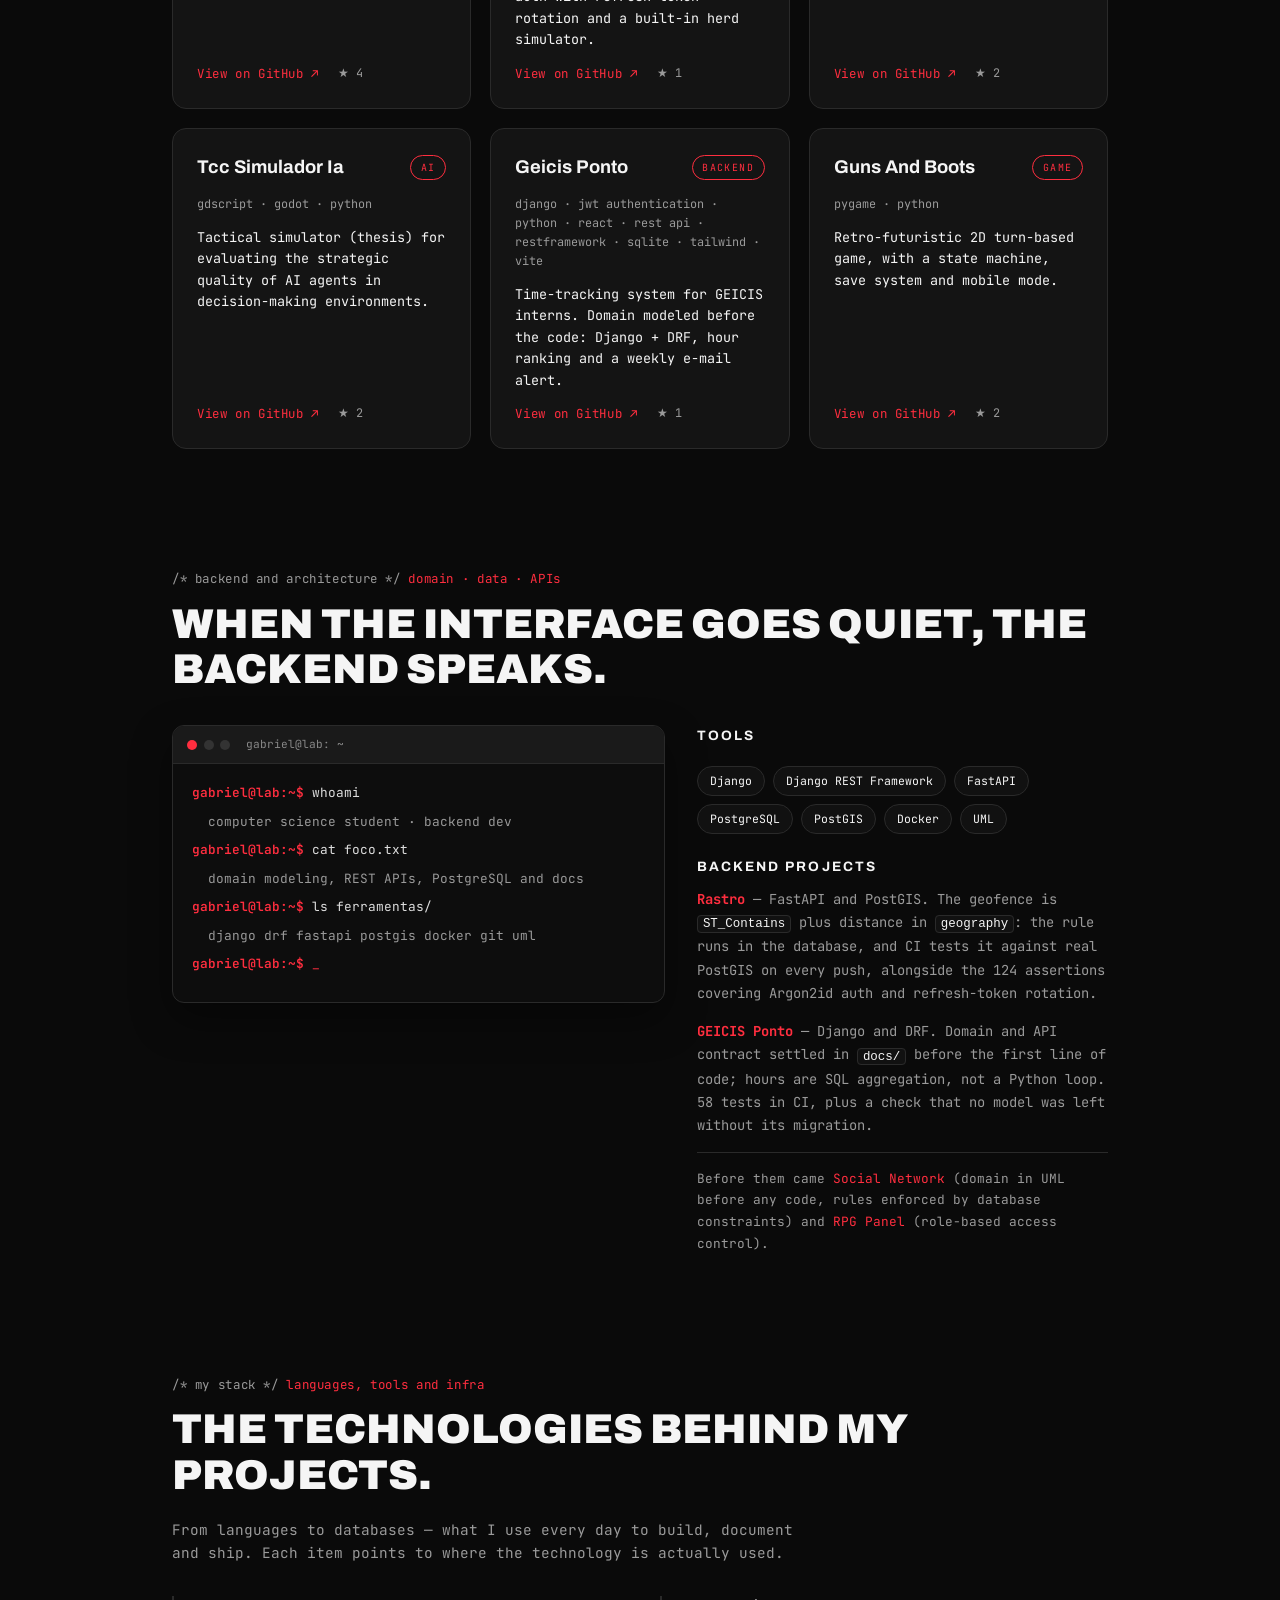
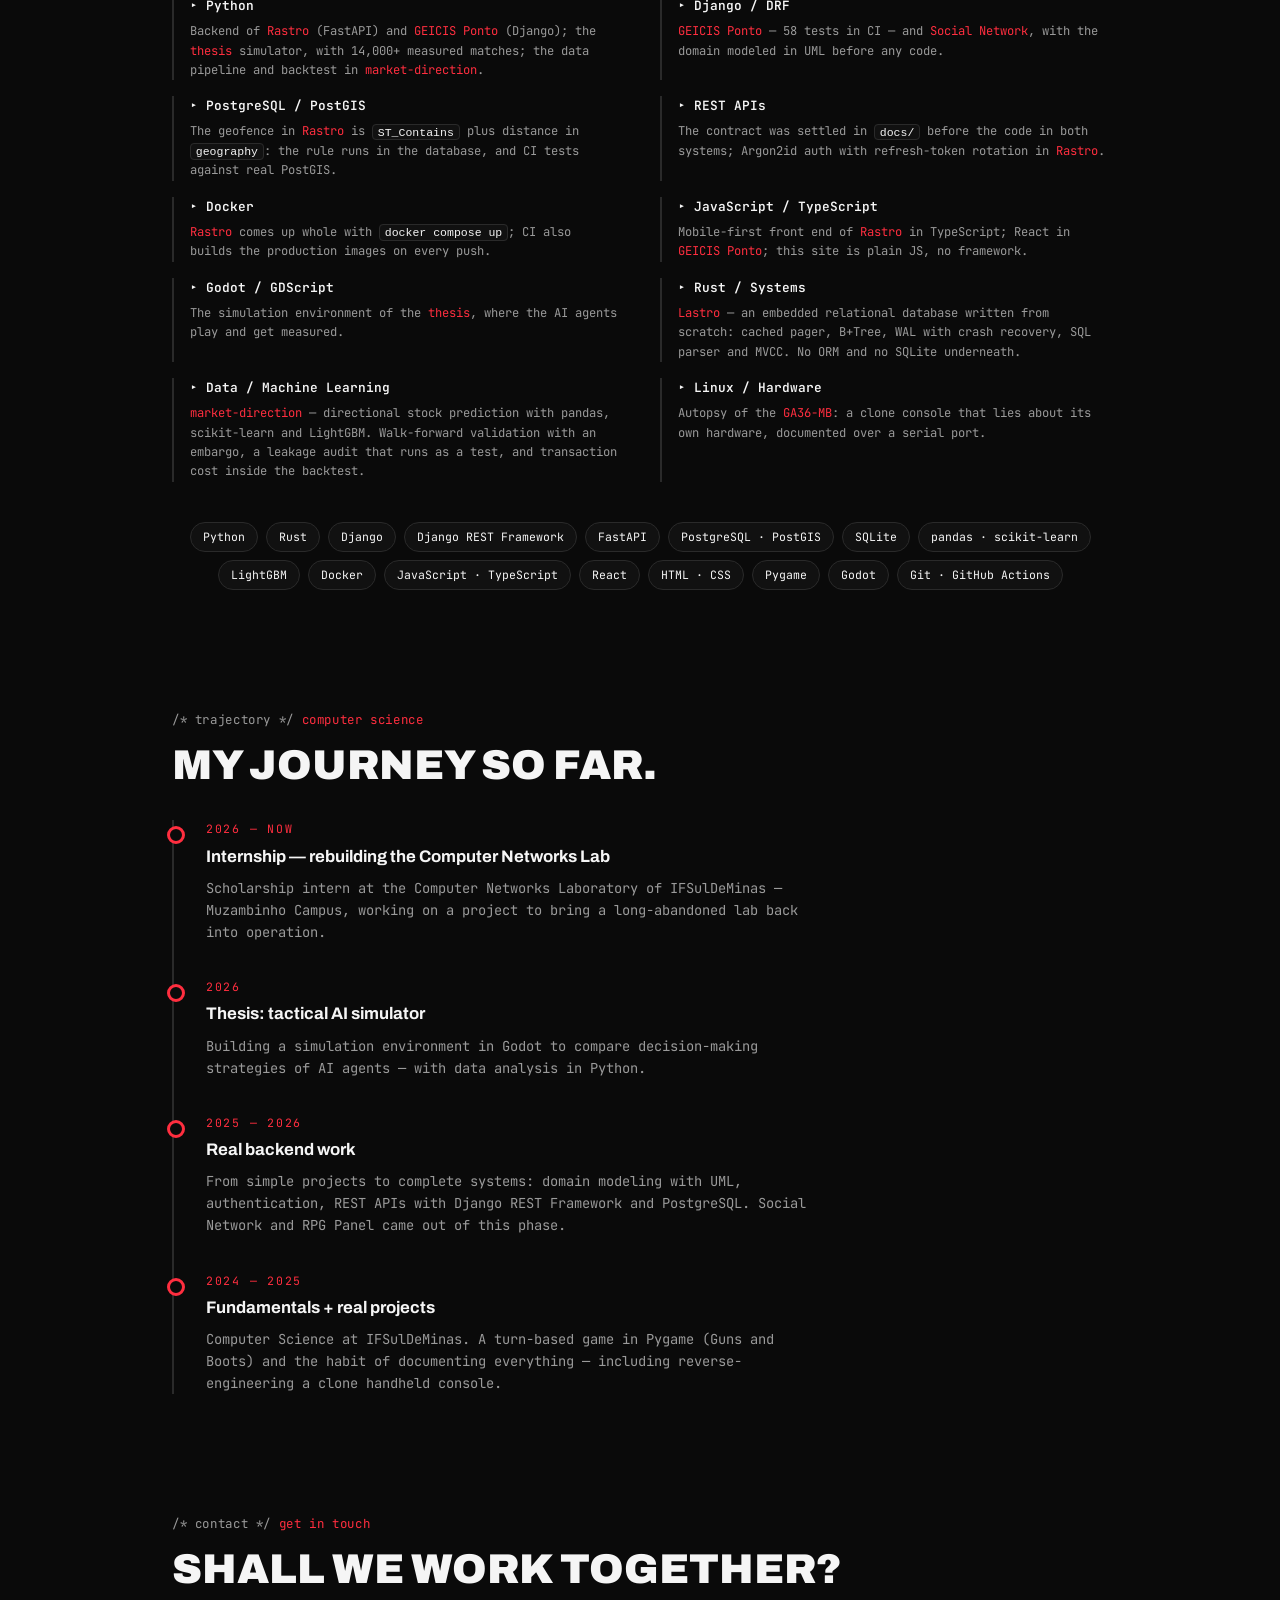
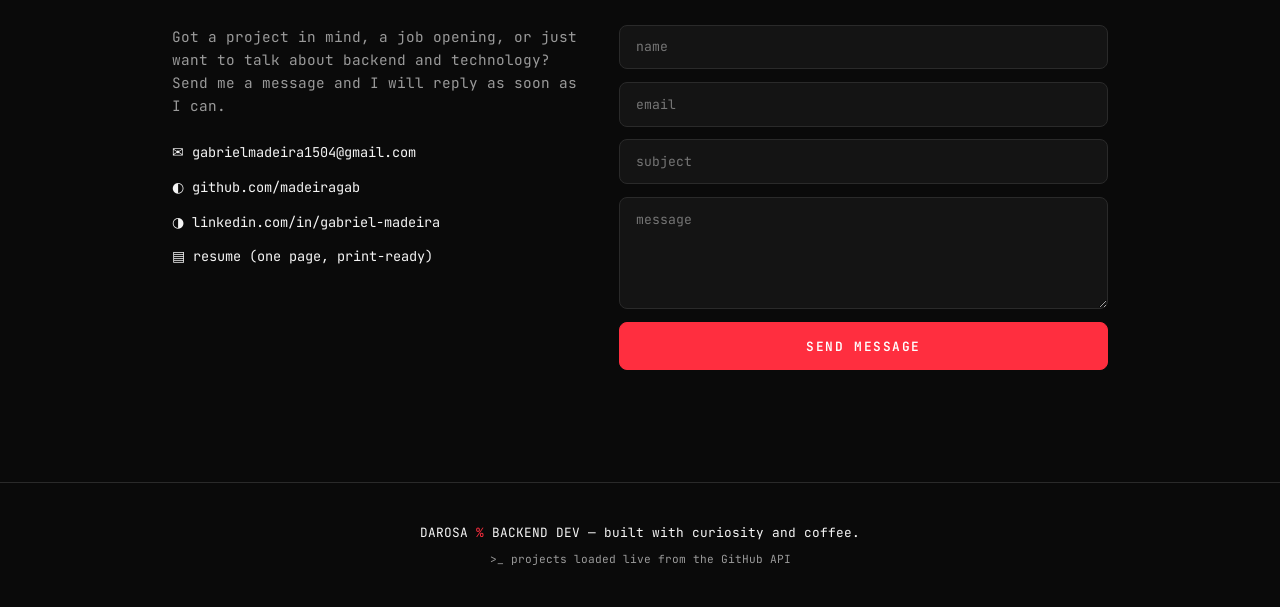
==== commit 0048e8fc: "Merge branch 'feat/curriculo'" ====
--- a/index.html
+++ b/index.html
@@ -27,6 +27,7 @@
       <a href="#stack" data-i18n="nav.stack">STACK</a>
       <a href="#jornada" data-i18n="nav.jornada">JORNADA</a>
       <a href="#contato" data-i18n="nav.contato">CONTATO</a>
+      <a href="curriculo.html" data-i18n="nav.curriculo">CURRÍCULO</a>
       <div class="lang-switch" role="group" data-i18n-aria="aria.idioma" aria-label="Mudar idioma">
         <button class="lang-btn" data-lang="pt" type="button">PT</button>
         <button class="lang-btn" data-lang="en" type="button">EN</button>
@@ -343,6 +344,7 @@
           <a class="contato-link" href="mailto:gabrielmadeira1504@gmail.com">✉ gabrielmadeira1504@gmail.com</a>
           <a class="contato-link" href="https://github.com/madeiragab" target="_blank" rel="noopener">◐ github.com/madeiragab</a>
           <a class="contato-link" href="https://www.linkedin.com/in/gabriel-madeira-b19100209/" target="_blank" rel="noopener">◑ linkedin.com/in/gabriel-madeira</a>
+          <a class="contato-link" href="curriculo.html" data-i18n="contato.curriculo">▤ currículo (1 página, pronto para imprimir)</a>
         </div>
         <form class="contato-form" id="contatoForm">
           <input type="text" id="fNome" data-i18n-ph="form.nome" placeholder="nome" required />
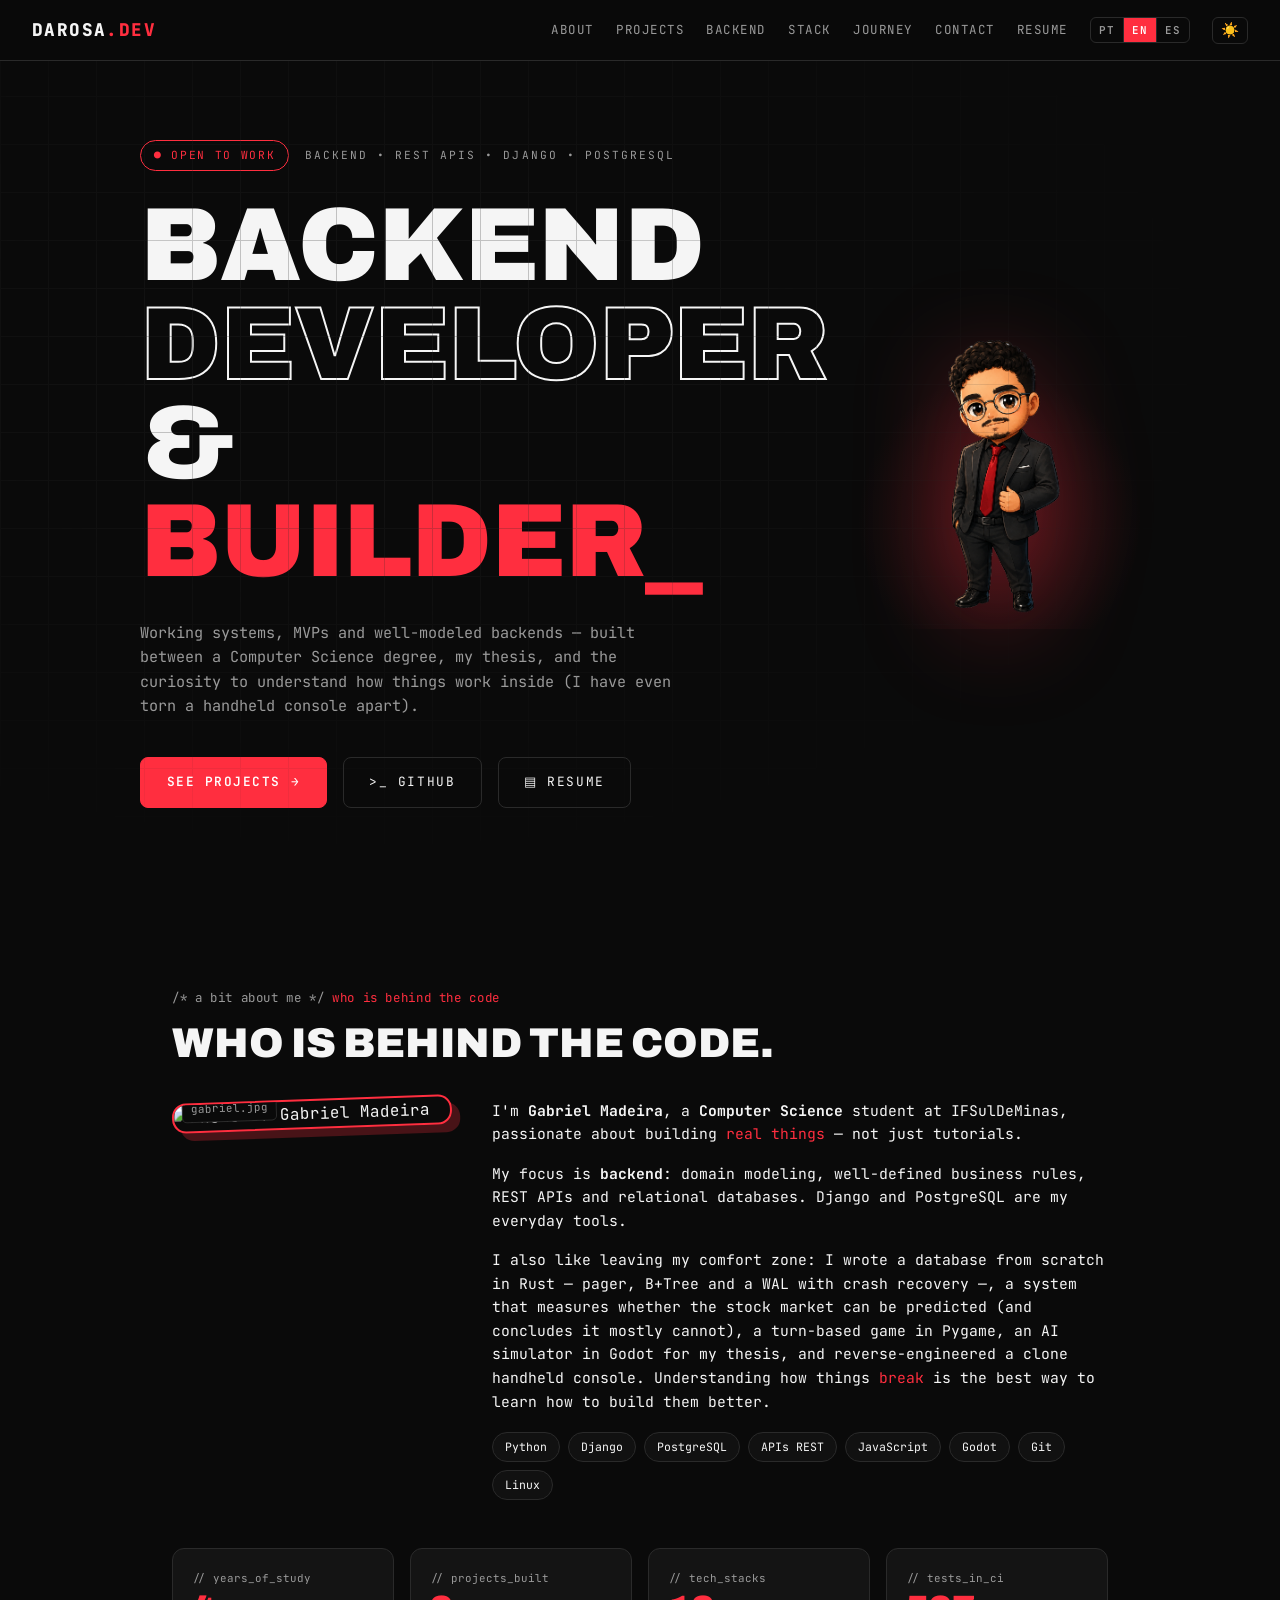
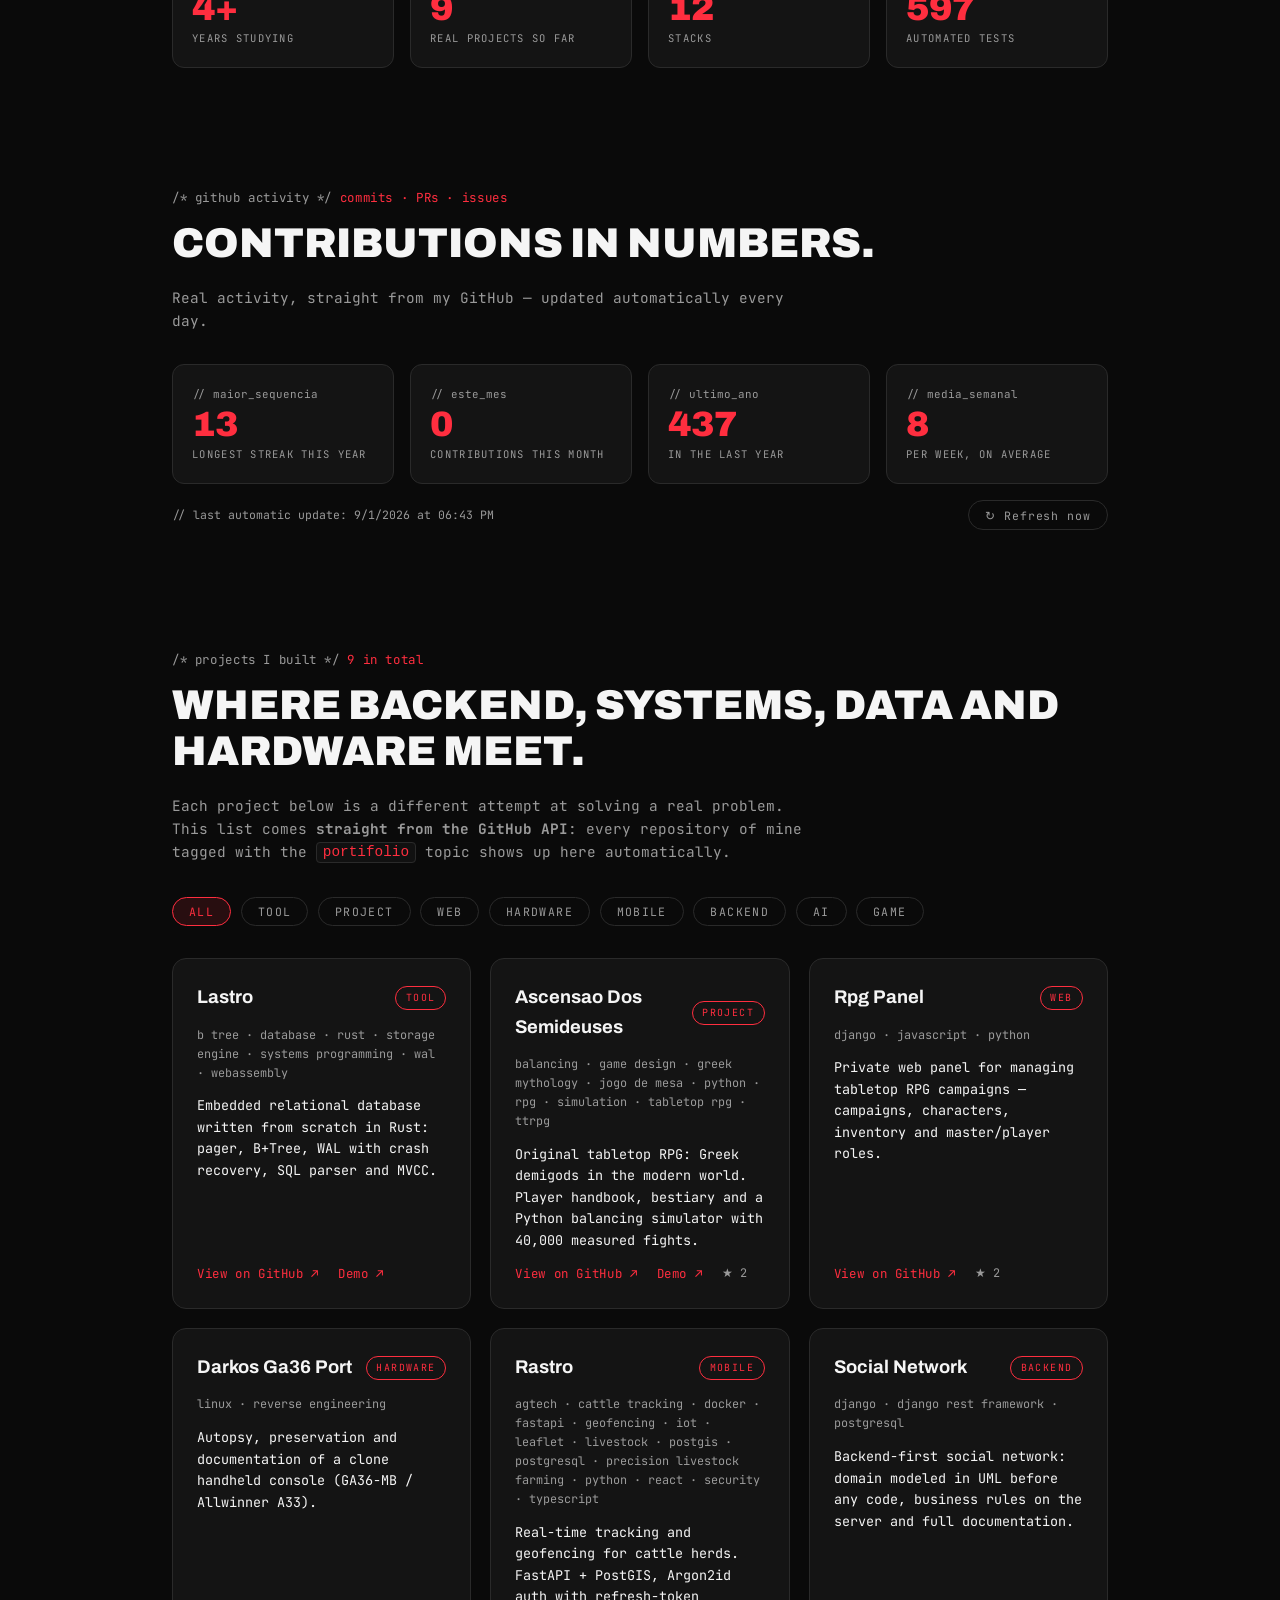
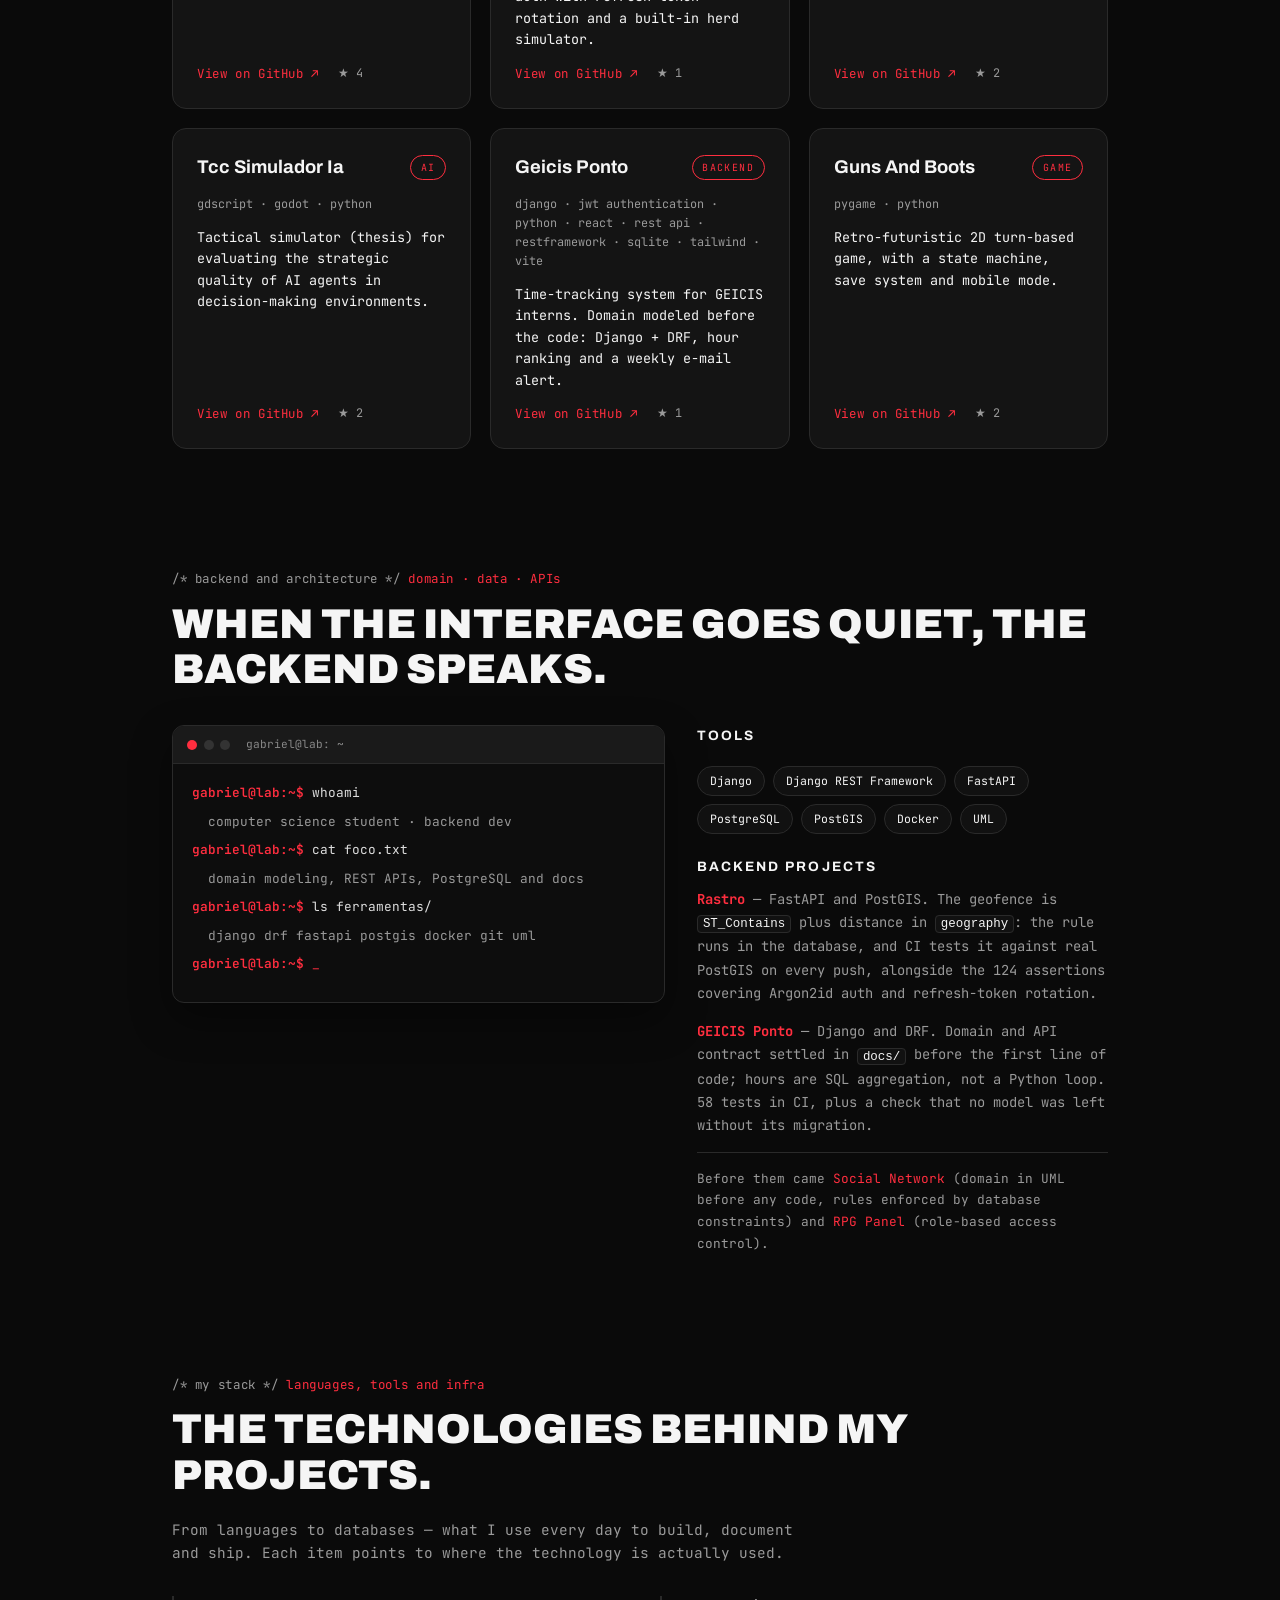
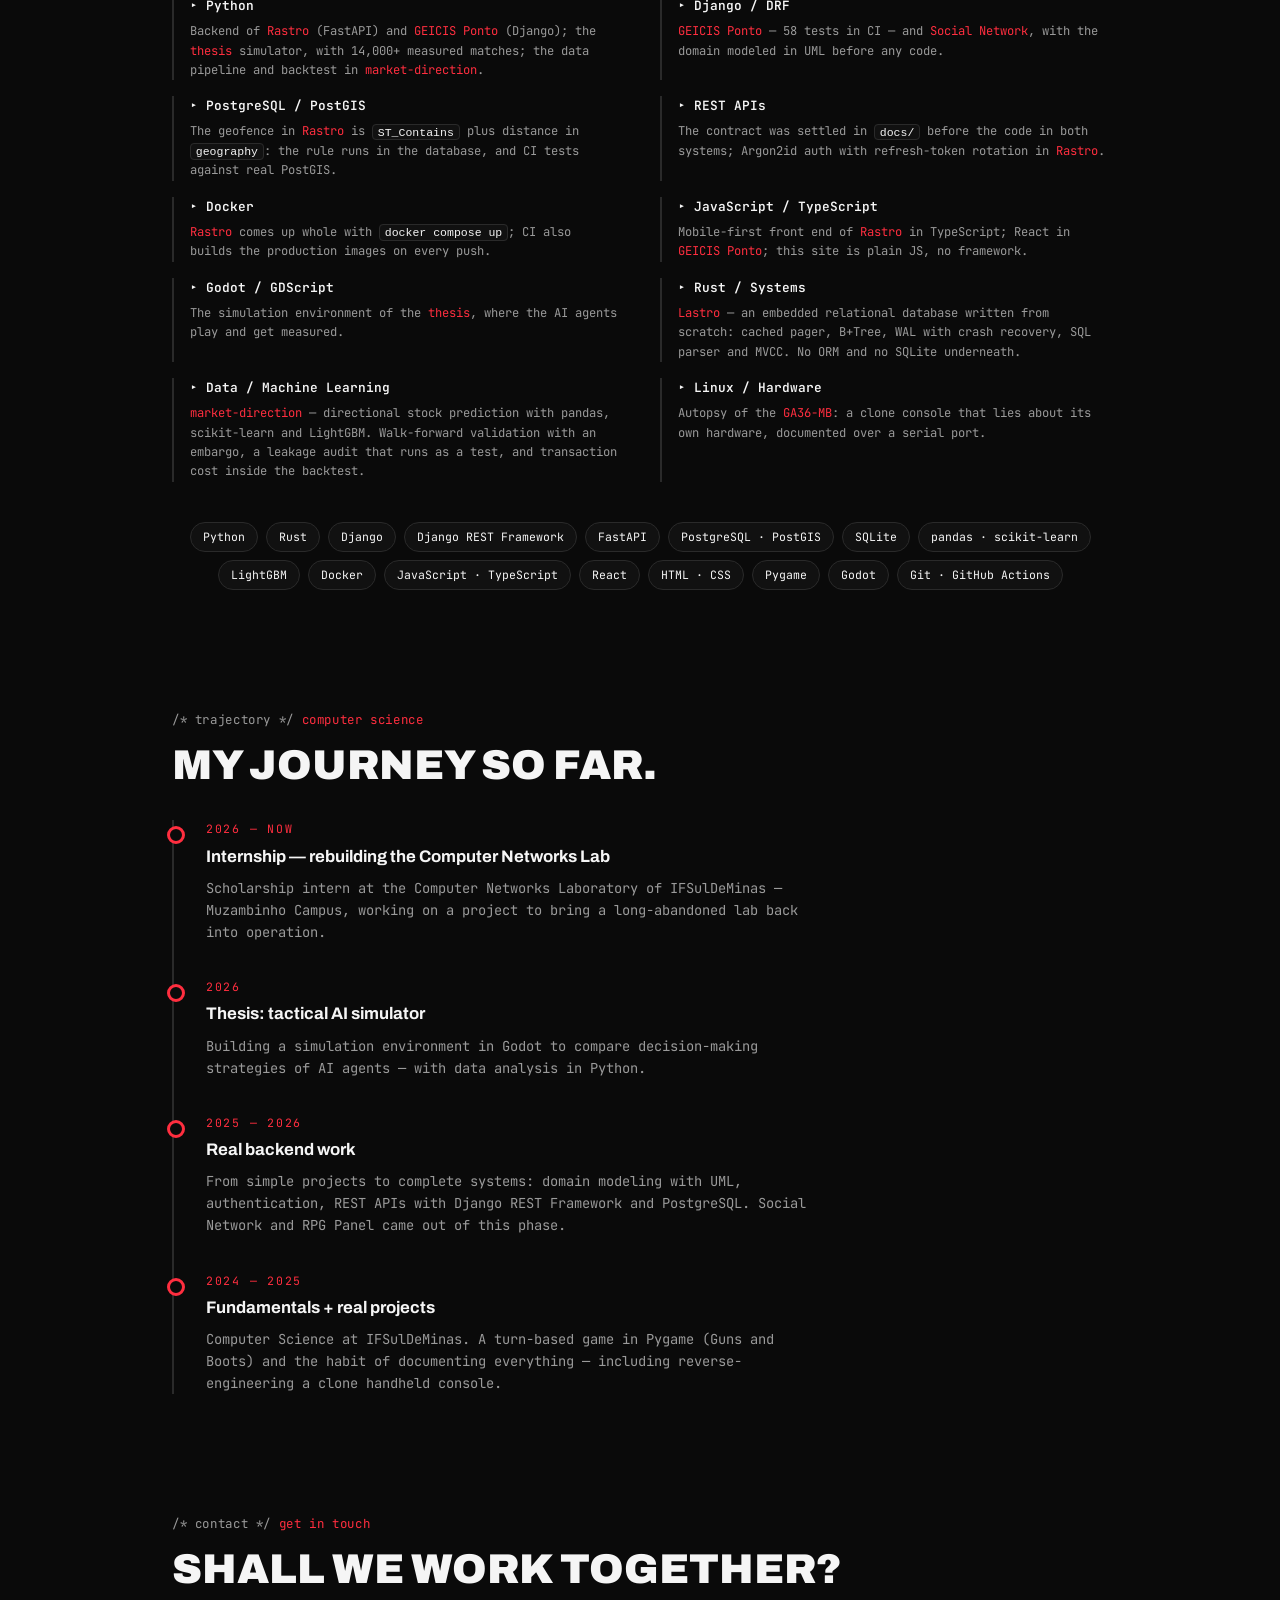
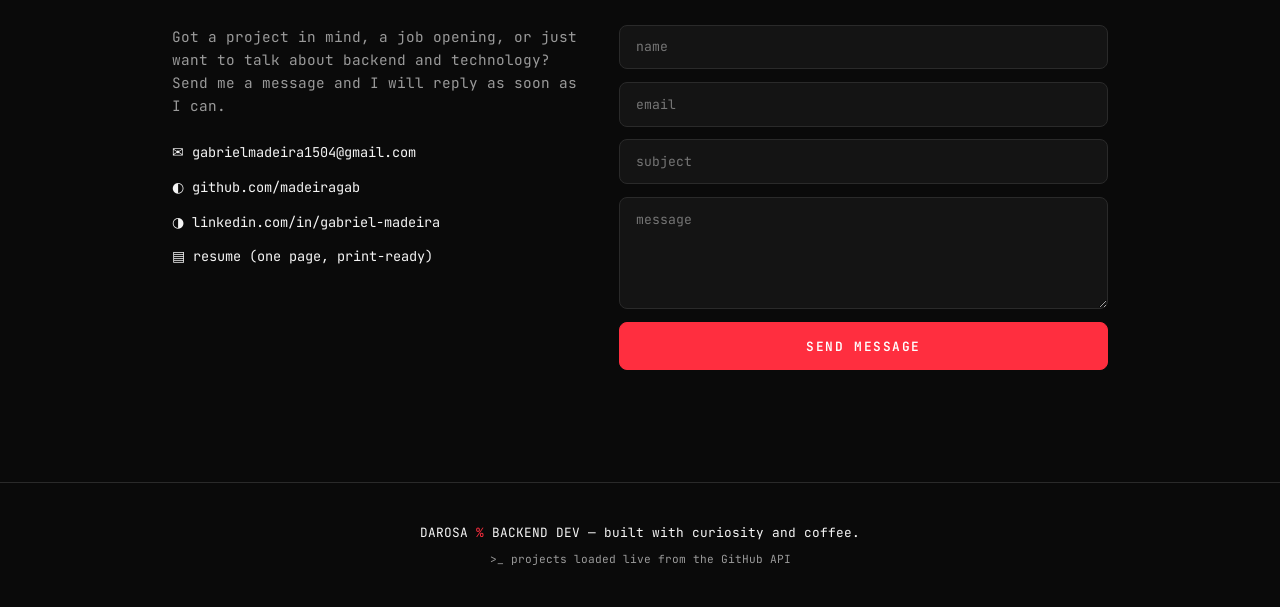
==== commit 008f7c49: "feat: curriculo em ingles, e botao em todo lugar que importa O site fala tres idiomas e o curriculo " ====
--- a/index.html
+++ b/index.html
@@ -27,7 +27,7 @@
       <a href="#stack" data-i18n="nav.stack">STACK</a>
       <a href="#jornada" data-i18n="nav.jornada">JORNADA</a>
       <a href="#contato" data-i18n="nav.contato">CONTATO</a>
-      <a href="curriculo.html" data-i18n="nav.curriculo">CURRÍCULO</a>
+      <a href="curriculo.html" data-cv data-i18n="nav.curriculo">CURRÍCULO</a>
       <div class="lang-switch" role="group" data-i18n-aria="aria.idioma" aria-label="Mudar idioma">
         <button class="lang-btn" data-lang="pt" type="button">PT</button>
         <button class="lang-btn" data-lang="en" type="button">EN</button>
@@ -58,6 +58,7 @@
       <div class="hero-cta">
         <a href="#projetos" class="btn btn-solid" data-i18n="hero.ctaProjetos">VER PROJETOS →</a>
         <a href="https://github.com/madeiragab" target="_blank" rel="noopener" class="btn btn-ghost" data-i18n="hero.ctaGithub">&gt;_ GITHUB</a>
+        <a href="curriculo.html" data-cv class="btn btn-ghost" data-i18n="hero.ctaCurriculo">▤ CURRÍCULO</a>
       </div>
       </div>
       <div class="hero-img">
@@ -344,7 +345,7 @@
           <a class="contato-link" href="mailto:gabrielmadeira1504@gmail.com">✉ gabrielmadeira1504@gmail.com</a>
           <a class="contato-link" href="https://github.com/madeiragab" target="_blank" rel="noopener">◐ github.com/madeiragab</a>
           <a class="contato-link" href="https://www.linkedin.com/in/gabriel-madeira-b19100209/" target="_blank" rel="noopener">◑ linkedin.com/in/gabriel-madeira</a>
-          <a class="contato-link" href="curriculo.html" data-i18n="contato.curriculo">▤ currículo (1 página, pronto para imprimir)</a>
+          <a class="contato-link" href="curriculo.html" data-cv data-i18n="contato.curriculo">▤ currículo (1 página, pronto para imprimir)</a>
         </div>
         <form class="contato-form" id="contatoForm">
           <input type="text" id="fNome" data-i18n-ph="form.nome" placeholder="nome" required />
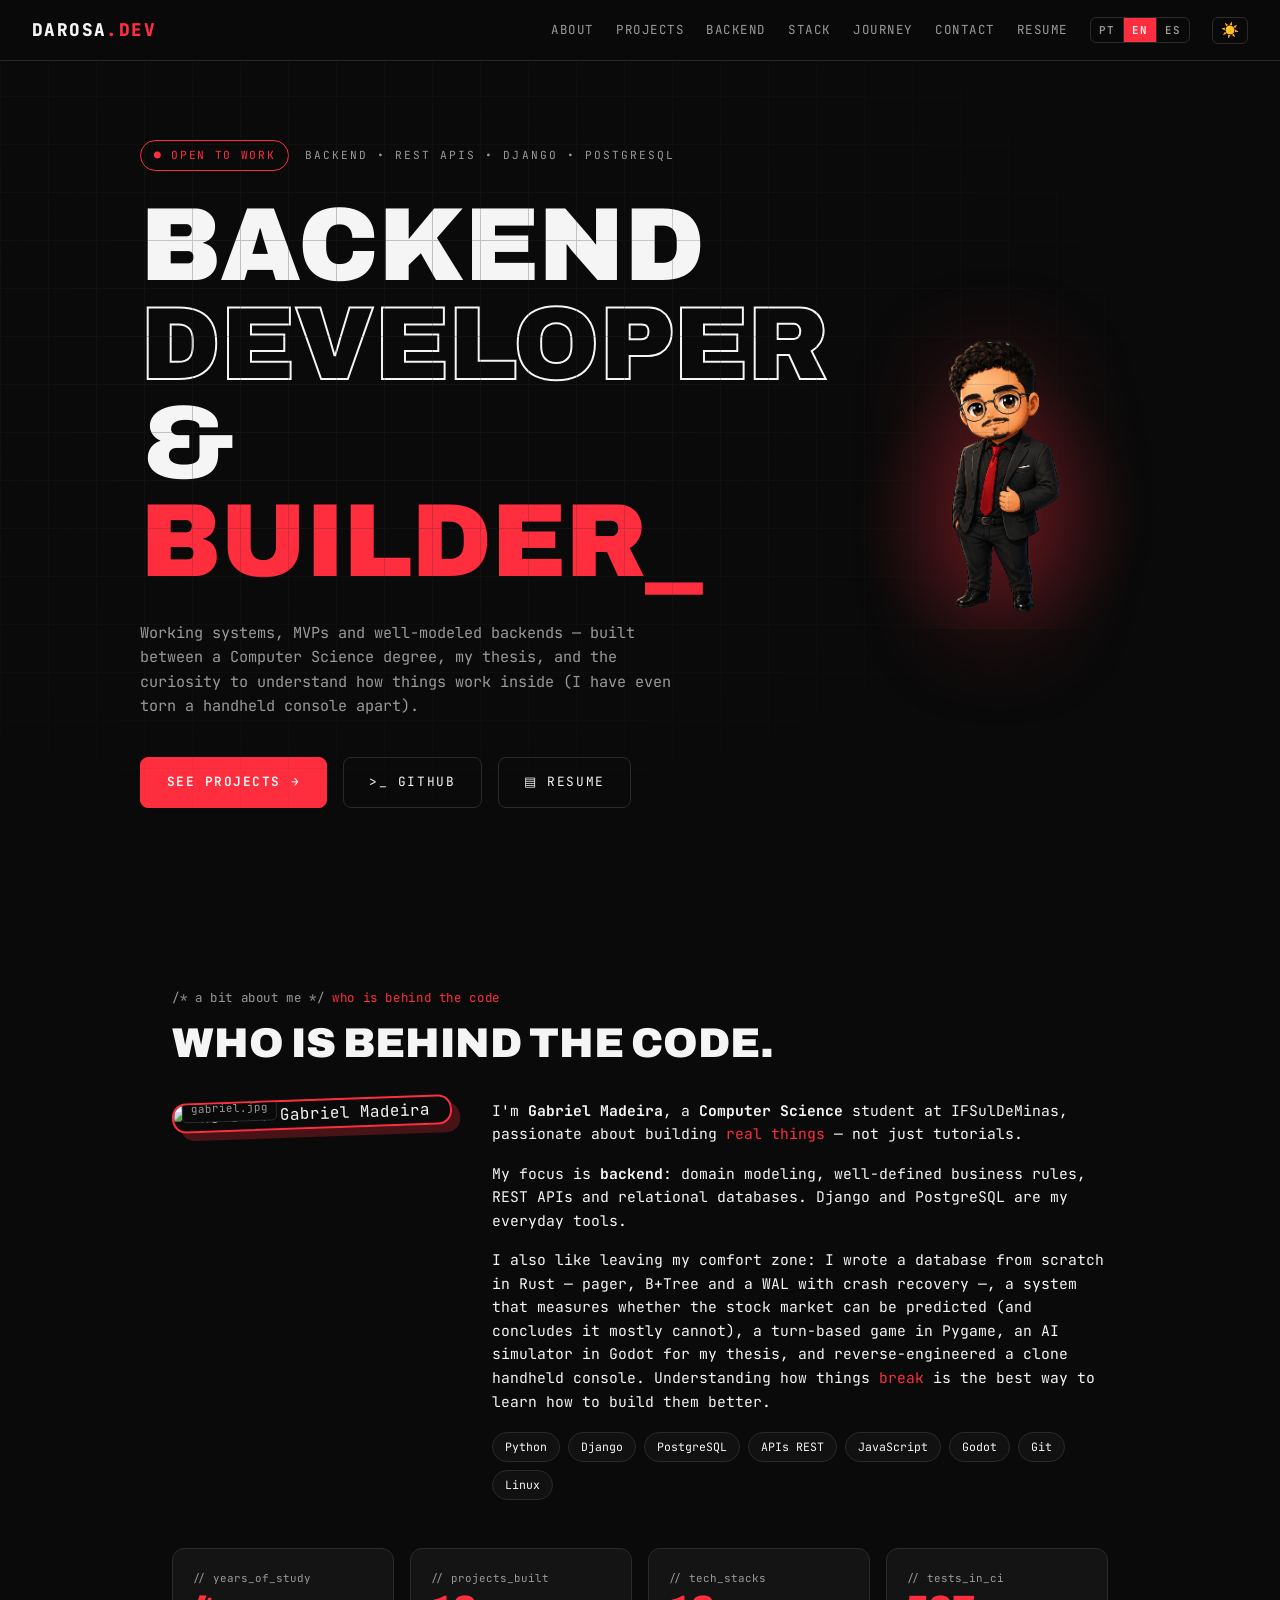
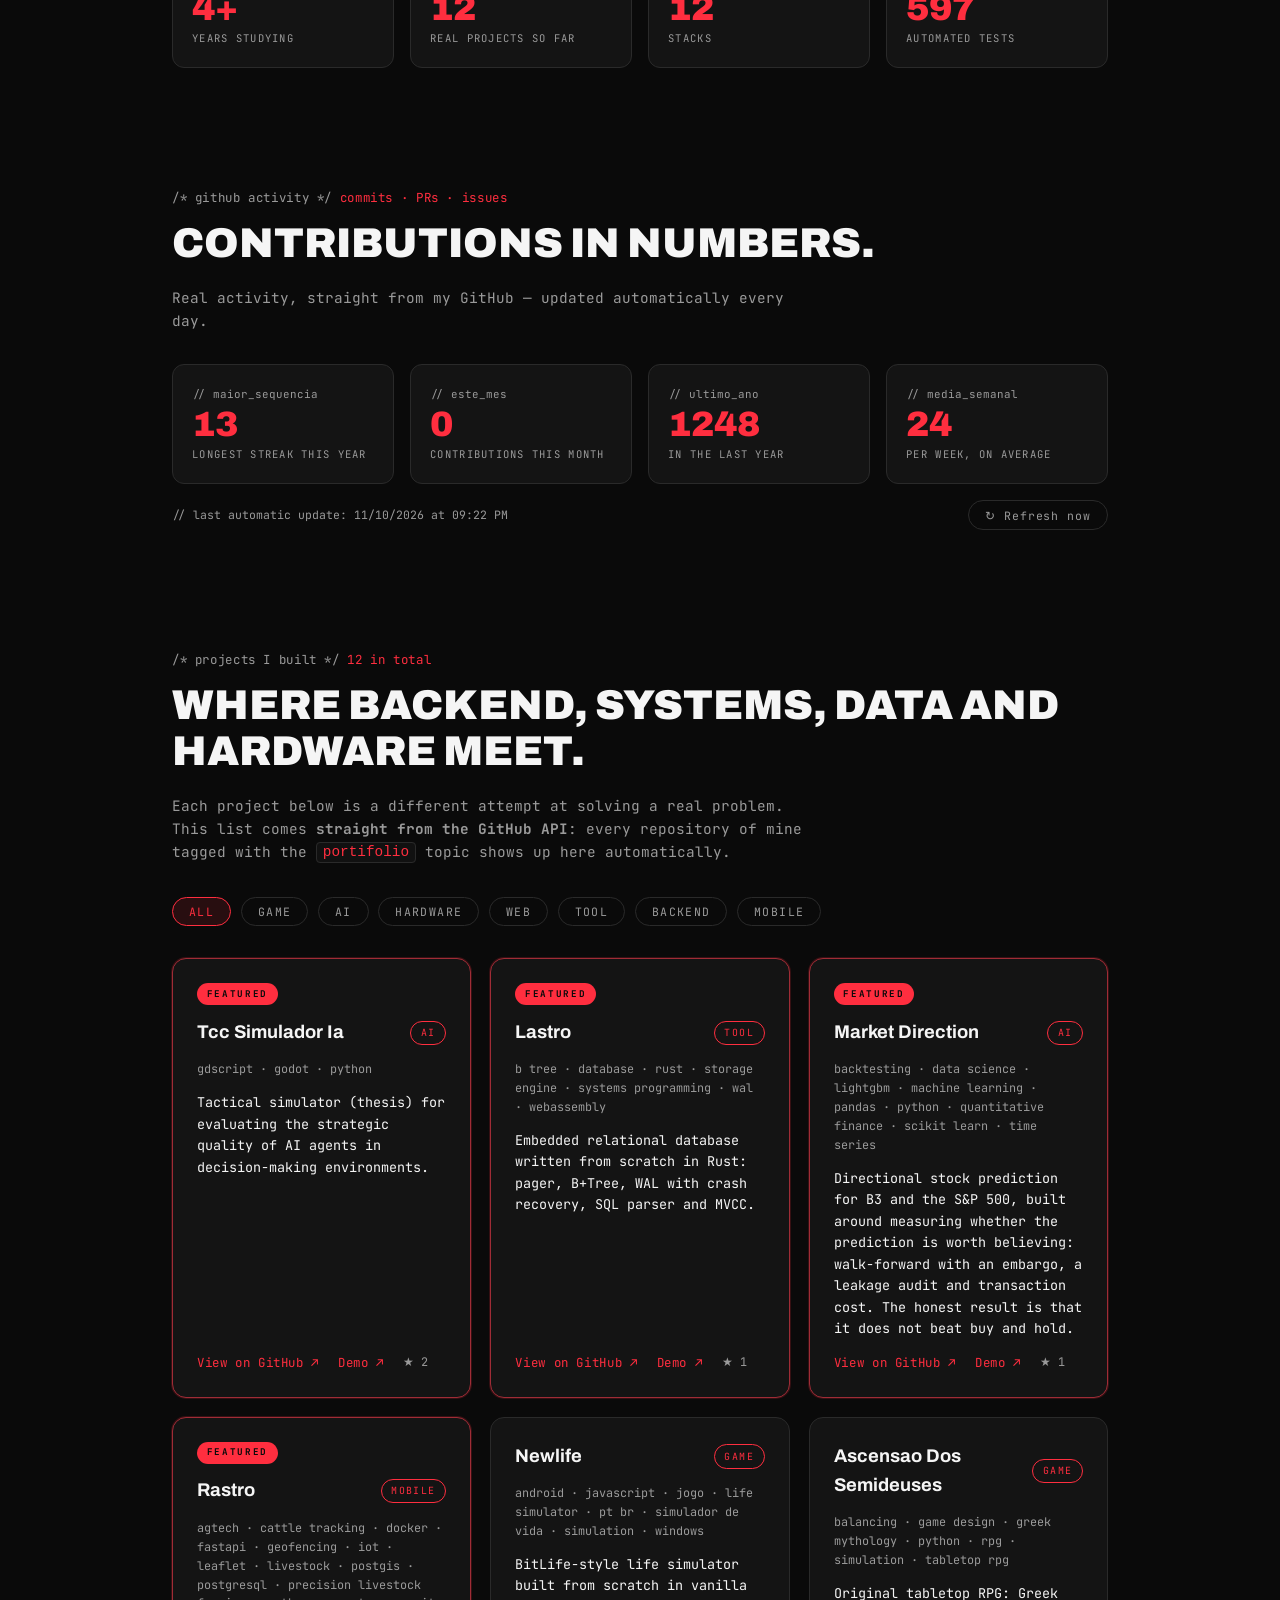
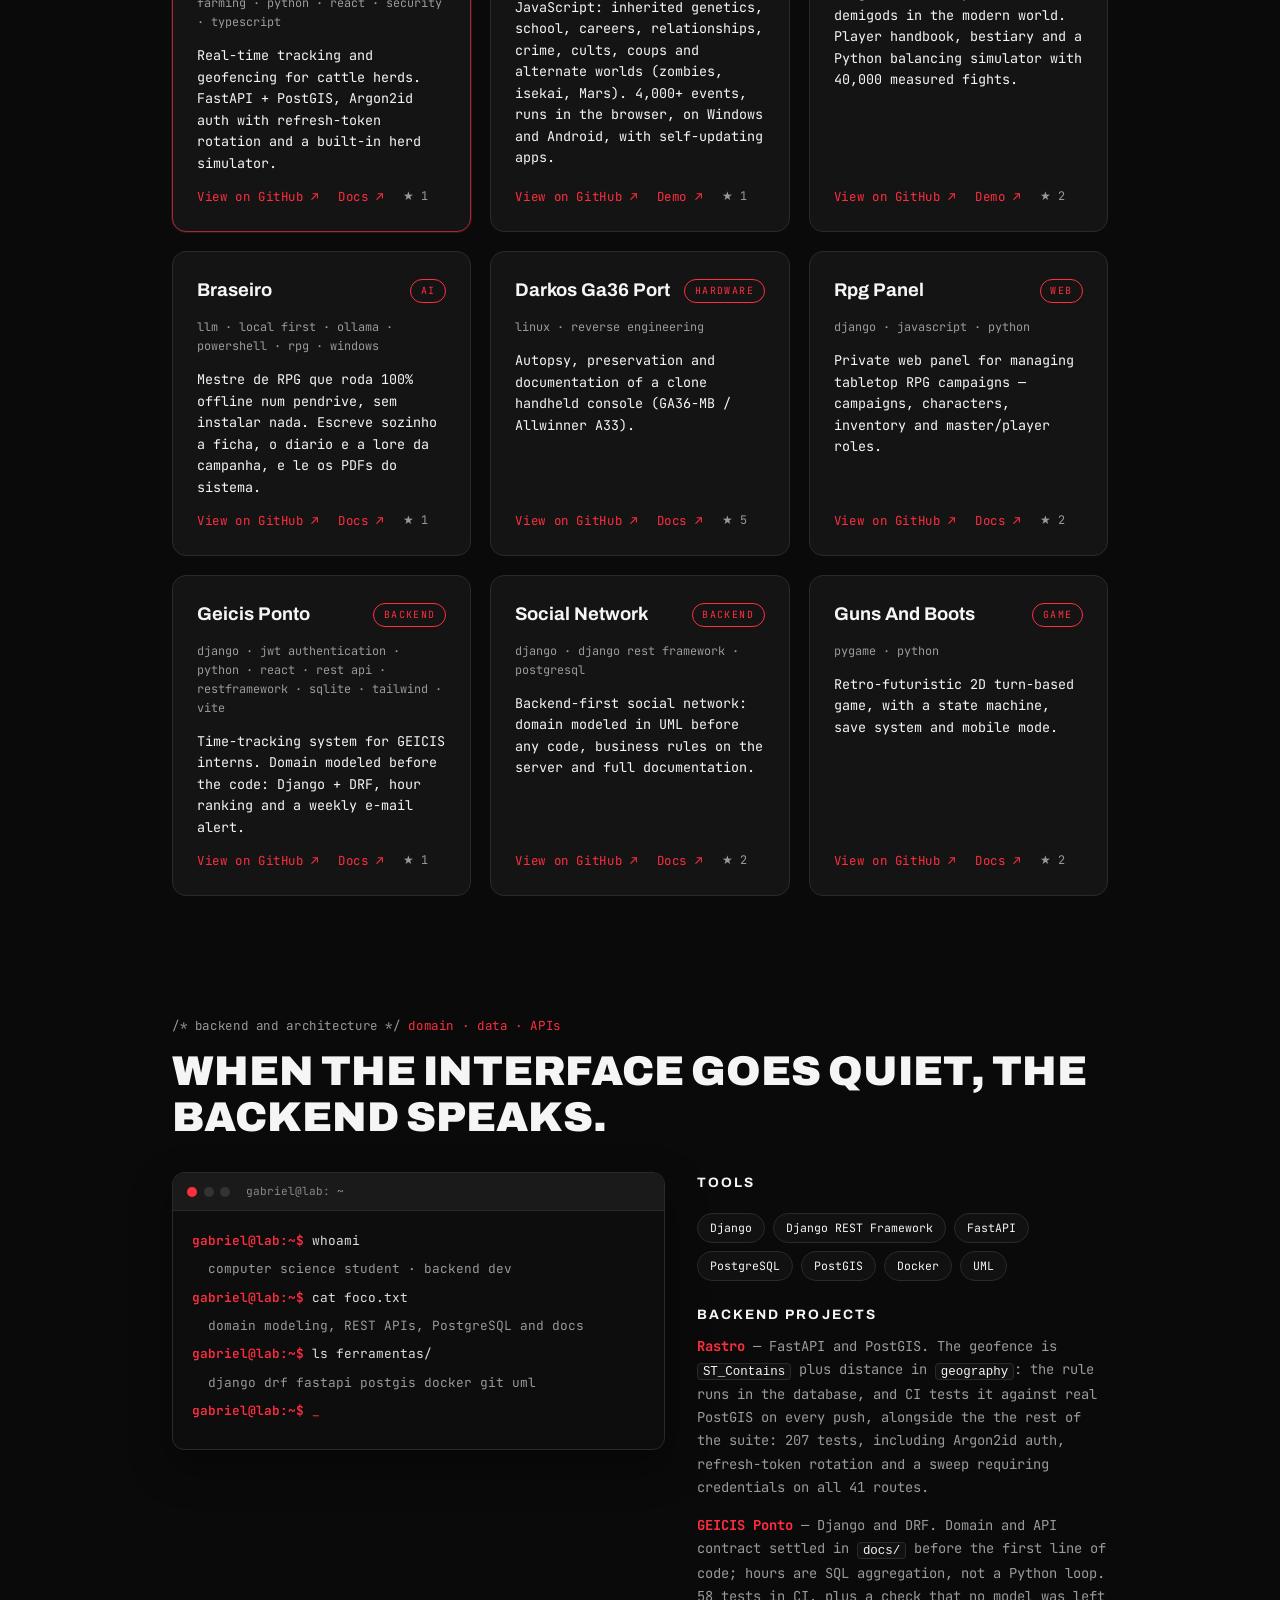
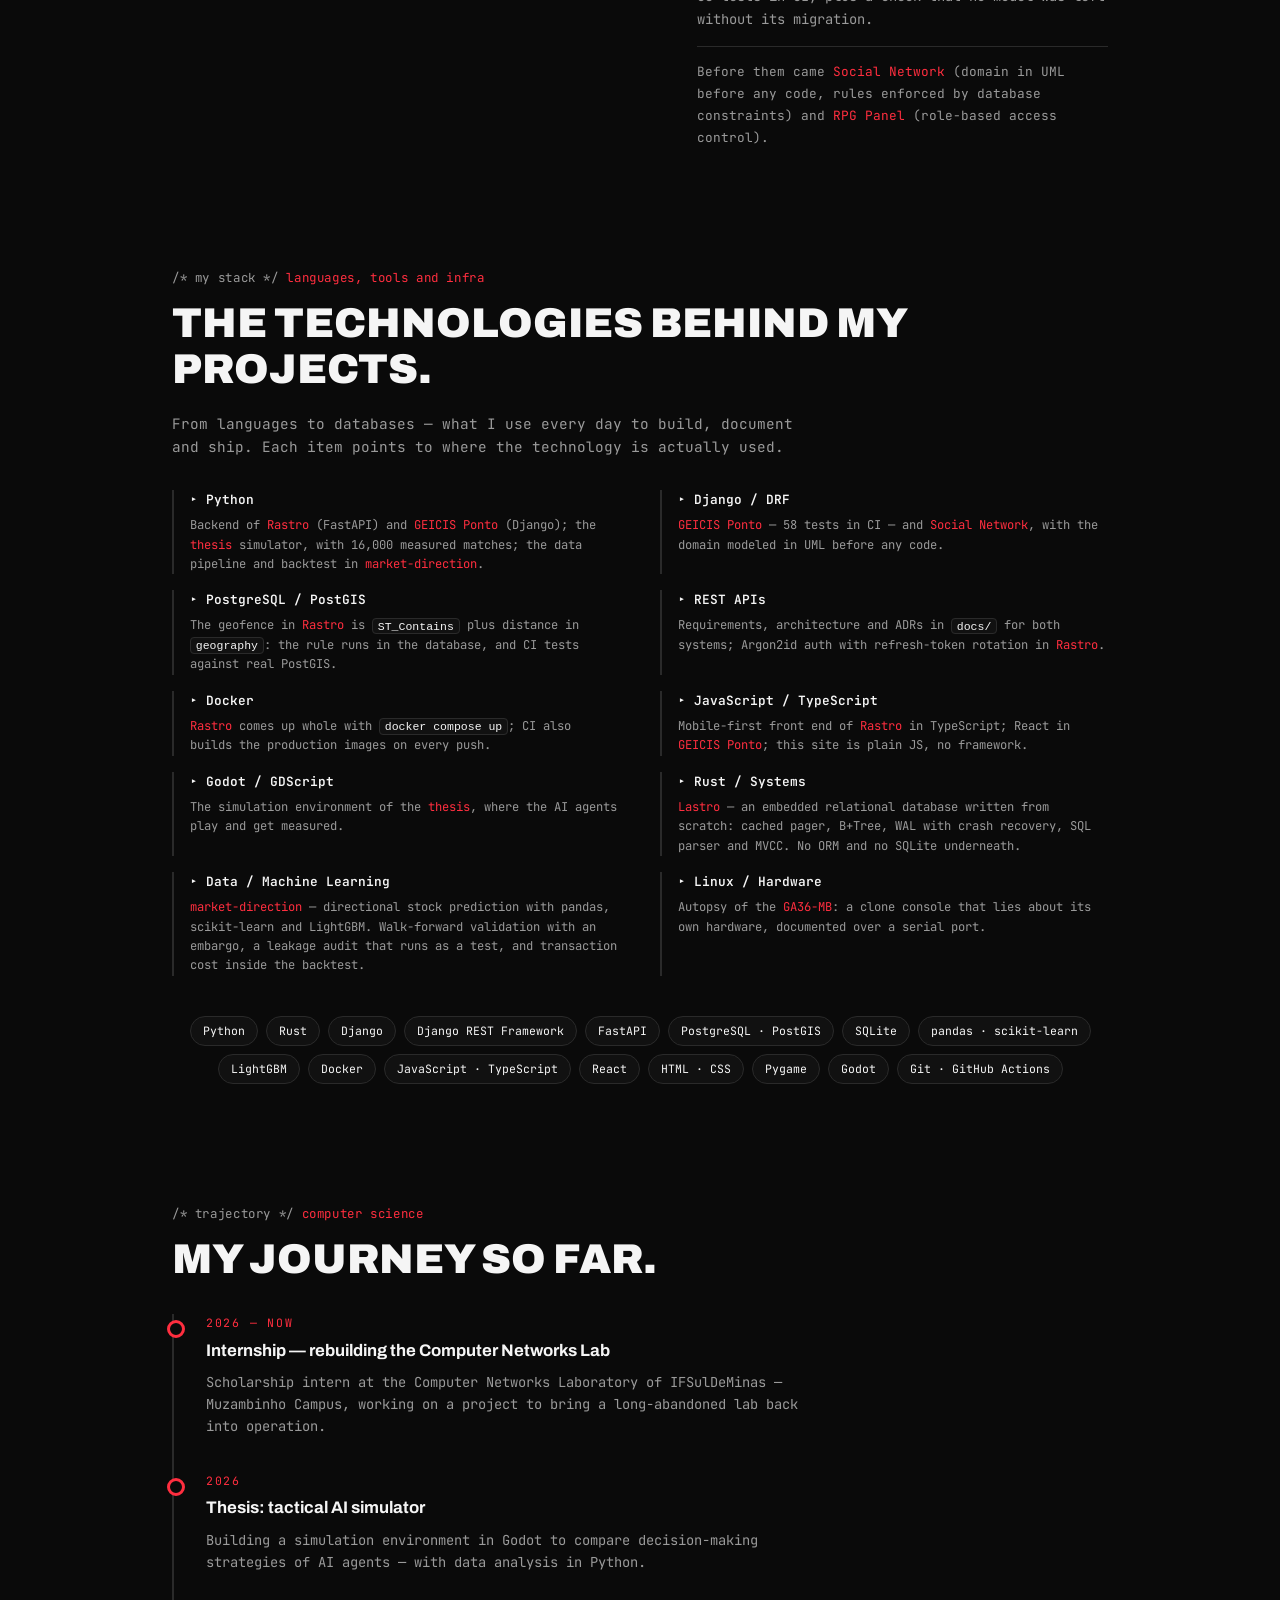
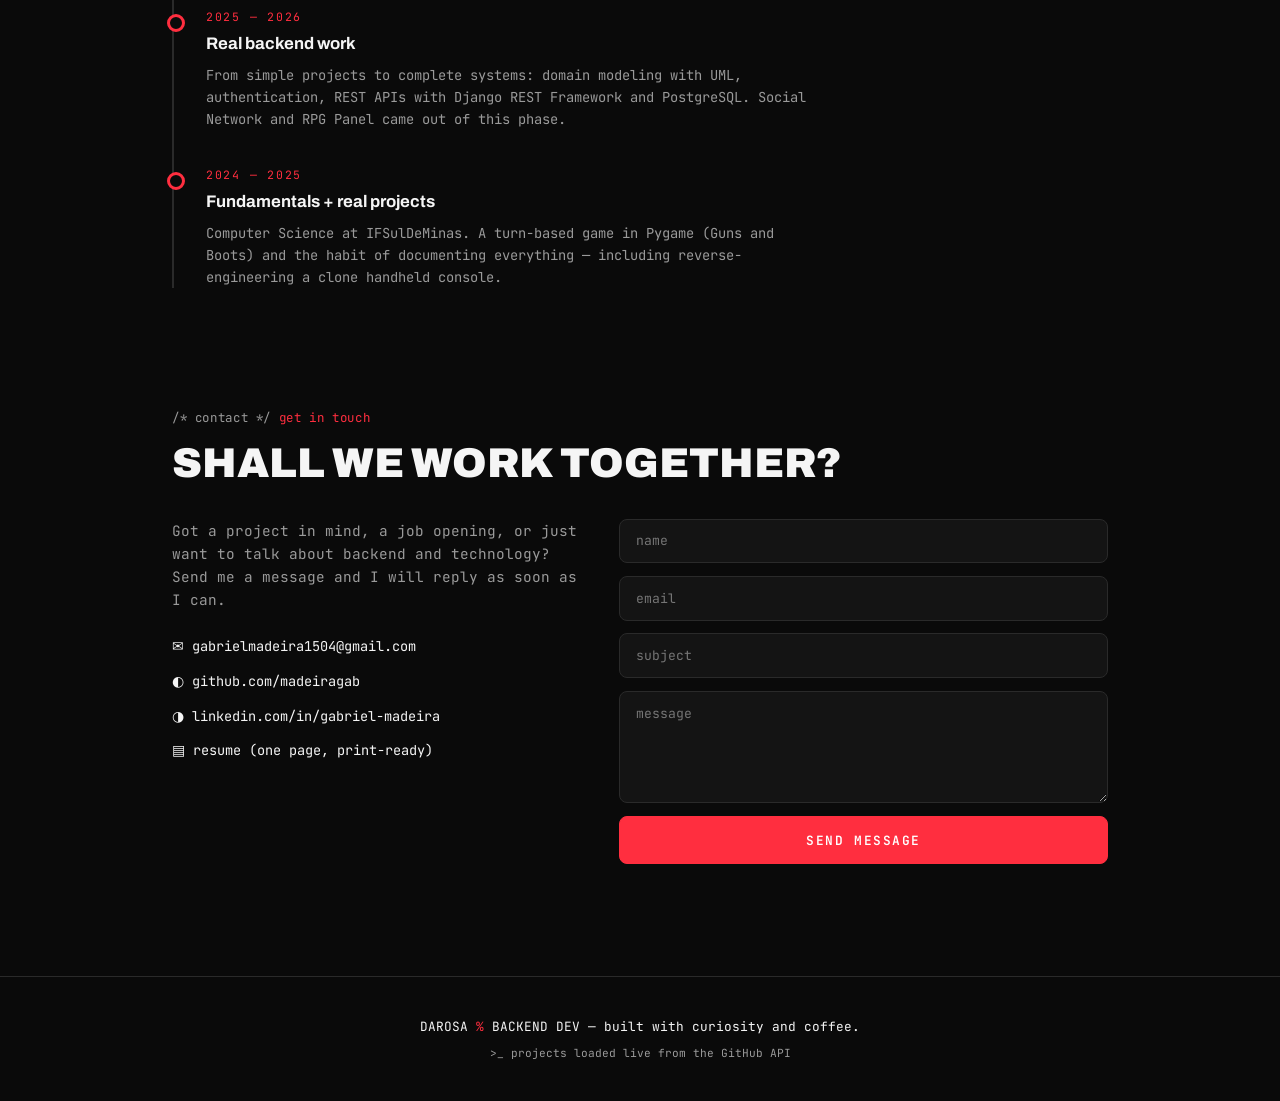
==== commit f48e814d: "Currículo e portfólio com os números atuais dos projetos Rastro 207 testes, GEICIS Ponto 58, TCC 16." ====
--- a/index.html
+++ b/index.html
@@ -7,7 +7,13 @@
   <meta name="description" content="Gabriel Madeira — estudante de Ciência da Computação focado em backend, Django, PostgreSQL e APIs REST. Portfólio de projetos reais." />
   <meta property="og:title" content="Darosa.dev — Gabriel Madeira" />
   <meta property="og:description" content="Backend, APIs REST, Django e projetos reais — não só tutoriais." />
-  <meta property="og:image" content="https://avatars.githubusercontent.com/u/77208884?v=4" />
+  <meta property="og:image" content="https://madeiragab.github.io/assets/og.png" />
+  <meta property="og:image:width" content="1200" />
+  <meta property="og:image:height" content="630" />
+  <meta property="og:type" content="website" />
+  <meta property="og:url" content="https://madeiragab.github.io/" />
+  <meta name="twitter:card" content="summary_large_image" />
+  <meta name="twitter:image" content="https://madeiragab.github.io/assets/og.png" />
   <link rel="icon" type="image/svg+xml" href="assets/favicon.svg" />
   <link rel="preconnect" href="https://fonts.googleapis.com" />
   <link rel="preconnect" href="https://fonts.gstatic.com" crossorigin />
@@ -211,8 +217,8 @@
           <p data-i18n-html="be.projetos">
             <a href="https://github.com/madeiragab/rastro"><strong class="red">Rastro</strong></a> — FastAPI e PostGIS.
             A geocerca é <code>ST_Contains</code> mais distância em <code>geography</code>: a regra roda no banco,
-            e o CI a testa contra PostGIS de verdade a cada push, junto com as 124 asserções de autenticação
-            Argon2id e rotação de refresh token.
+            e o CI a testa contra PostGIS de verdade a cada push, junto com o resto da suíte: 207 testes, incluindo autenticação
+            Argon2id, rotação de refresh token e uma varredura que exige credencial nas 41 rotas.
           </p>
           <p data-i18n-html="be.projetos2">
             <a href="https://github.com/madeiragab/geicis-ponto"><strong class="red">GEICIS Ponto</strong></a> — Django e DRF.
@@ -241,7 +247,7 @@
       <div class="skills-grid">
         <div class="skill">
           <span class="skill-nome">▸ Python</span>
-          <span class="skill-onde" data-i18n-html="skill.onde.python">Backend do <a href="https://github.com/madeiragab/rastro">Rastro</a> (FastAPI) e do <a href="https://github.com/madeiragab/geicis-ponto">GEICIS Ponto</a> (Django); simulador do <a href="https://github.com/madeiragab/tcc-simulador-ia">TCC</a>, com +14.000 partidas medidas.</span>
+          <span class="skill-onde" data-i18n-html="skill.onde.python">Backend do <a href="https://github.com/madeiragab/rastro">Rastro</a> (FastAPI) e do <a href="https://github.com/madeiragab/geicis-ponto">GEICIS Ponto</a> (Django); simulador do <a href="https://github.com/madeiragab/tcc-simulador-ia">TCC</a>, com 16.000 partidas medidas.</span>
         </div>
         <div class="skill">
           <span class="skill-nome">▸ Django / DRF</span>
@@ -253,7 +259,7 @@
         </div>
         <div class="skill">
           <span class="skill-nome" data-i18n="skill.apis">▸ APIs REST</span>
-          <span class="skill-onde" data-i18n-html="skill.onde.apis">Contrato fechado em <code>docs/</code> antes do código nos dois sistemas; autenticação com Argon2id e rotação de refresh token no <a href="https://github.com/madeiragab/rastro">Rastro</a>.</span>
+          <span class="skill-onde" data-i18n-html="skill.onde.apis">Requisitos, arquitetura e ADRs em <code>docs/</code> nos dois sistemas; autenticação com Argon2id e rotação de refresh token no <a href="https://github.com/madeiragab/rastro">Rastro</a>.</span>
         </div>
         <div class="skill">
           <span class="skill-nome">▸ Docker</span>
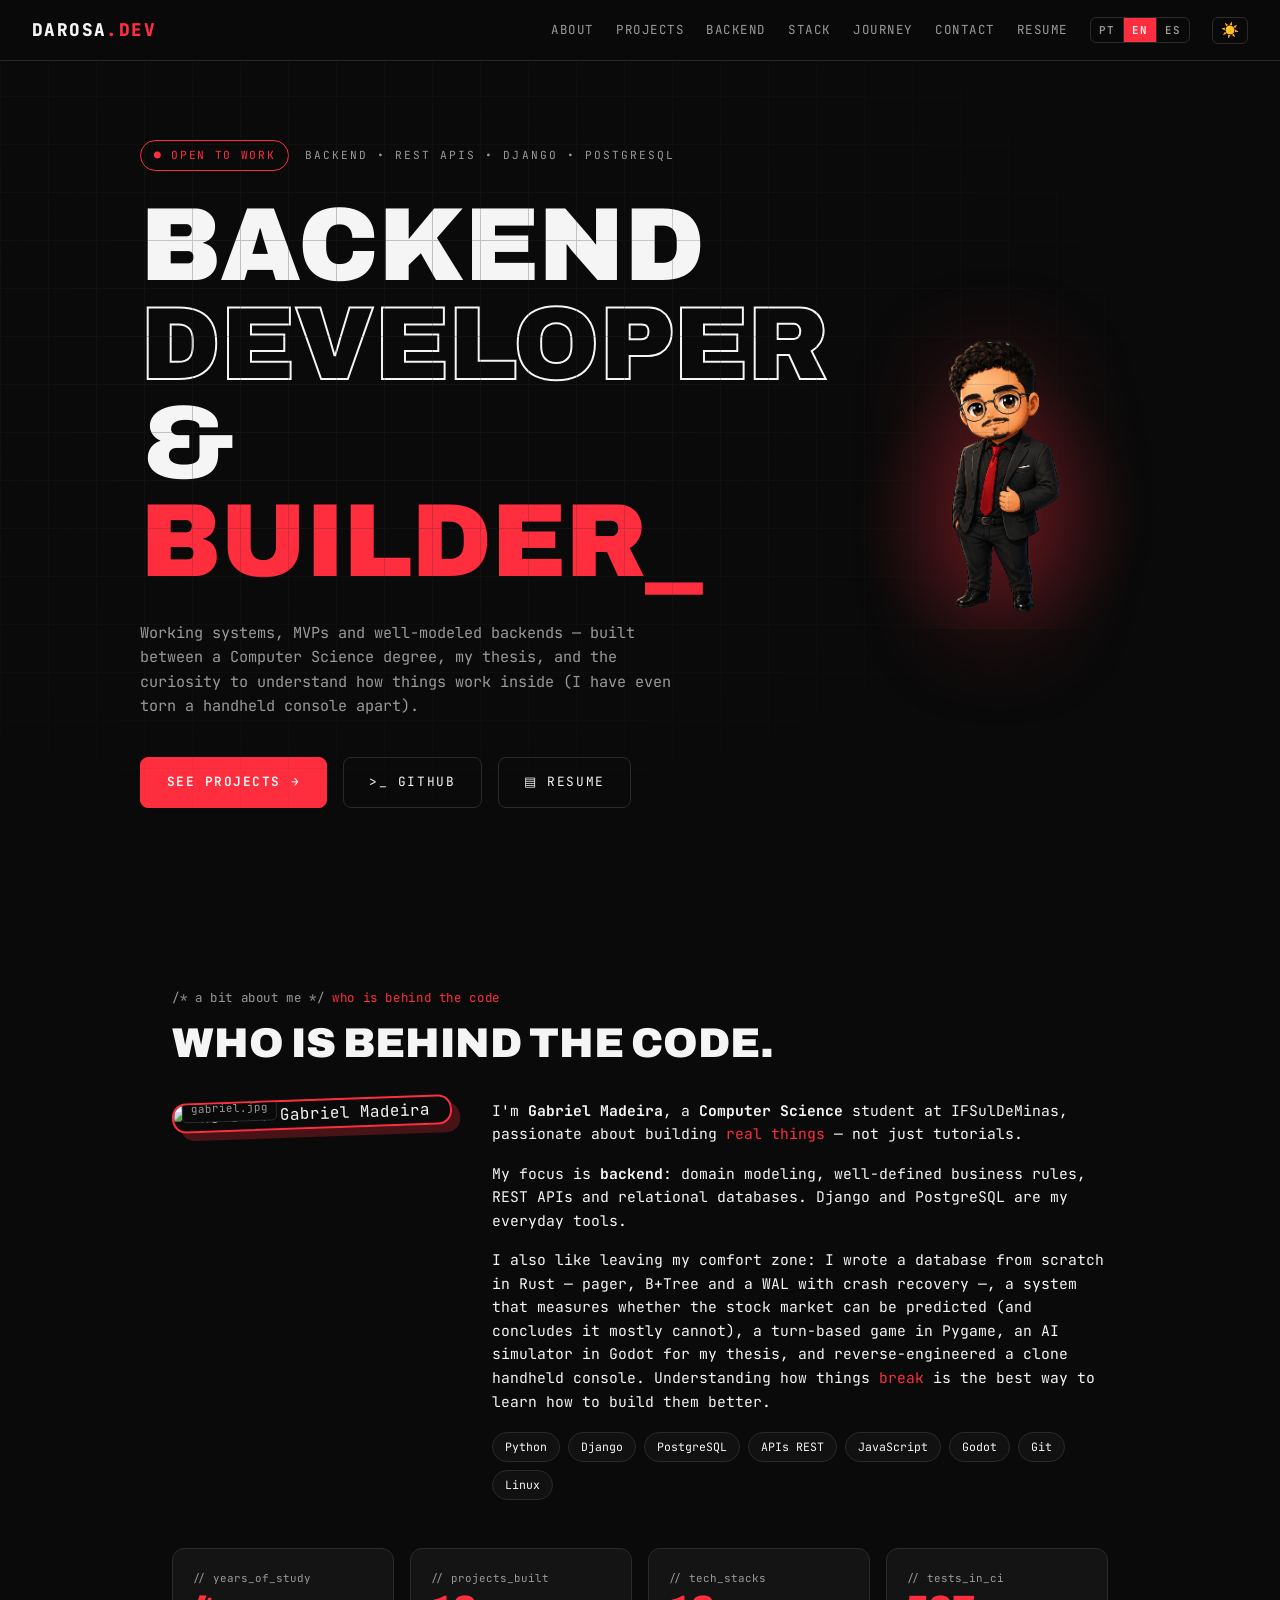
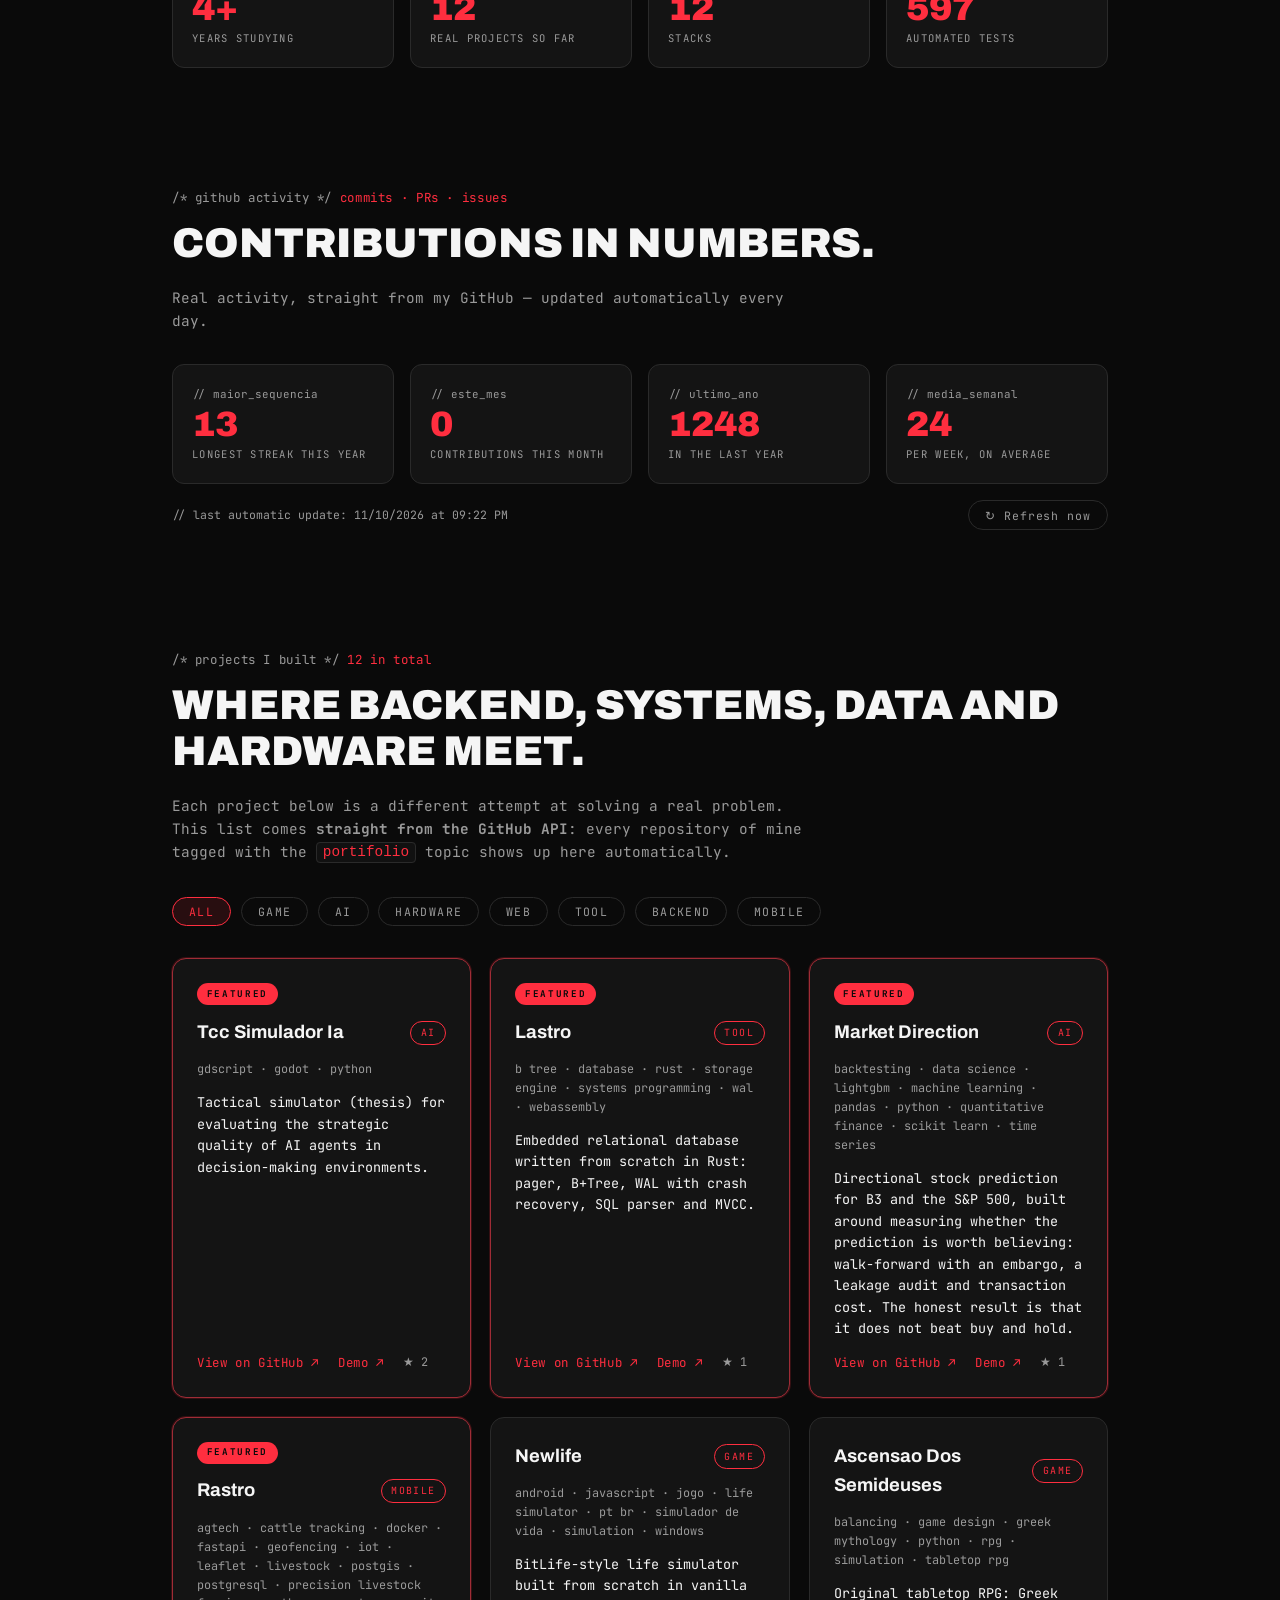
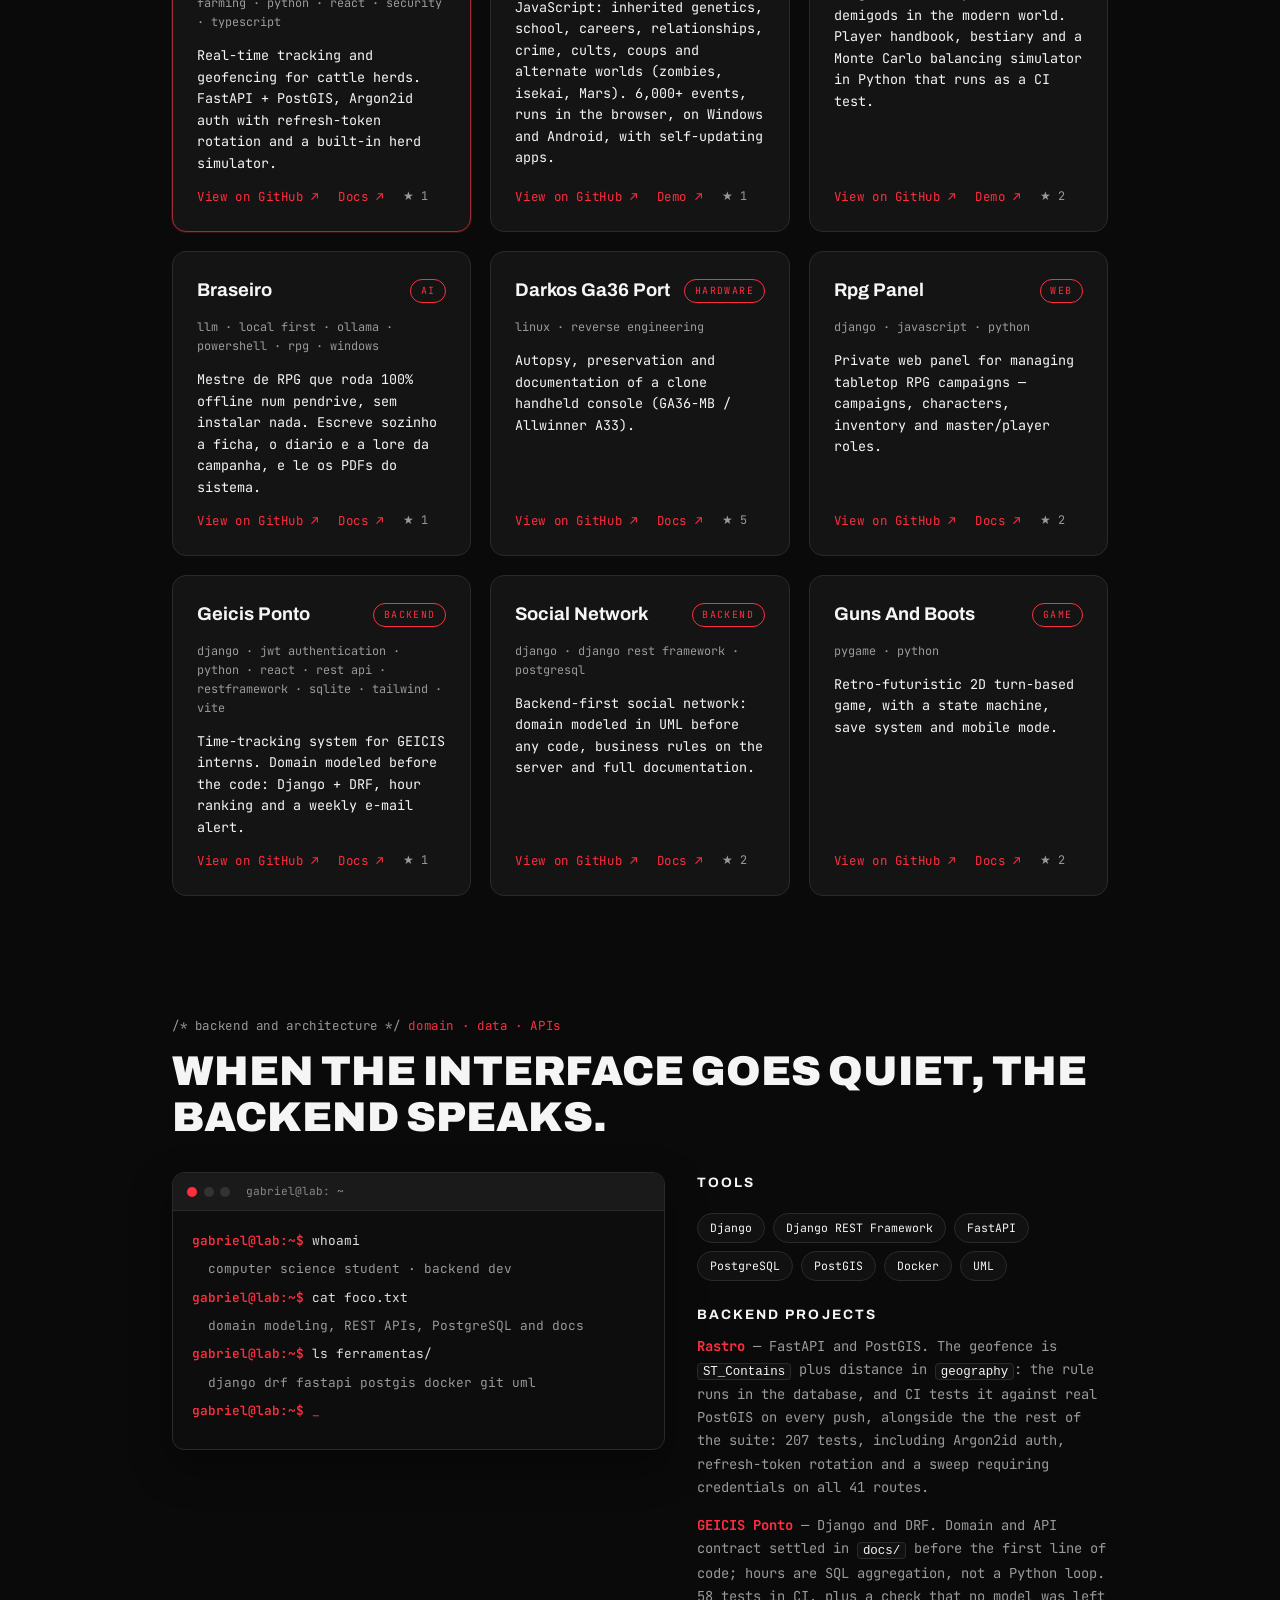
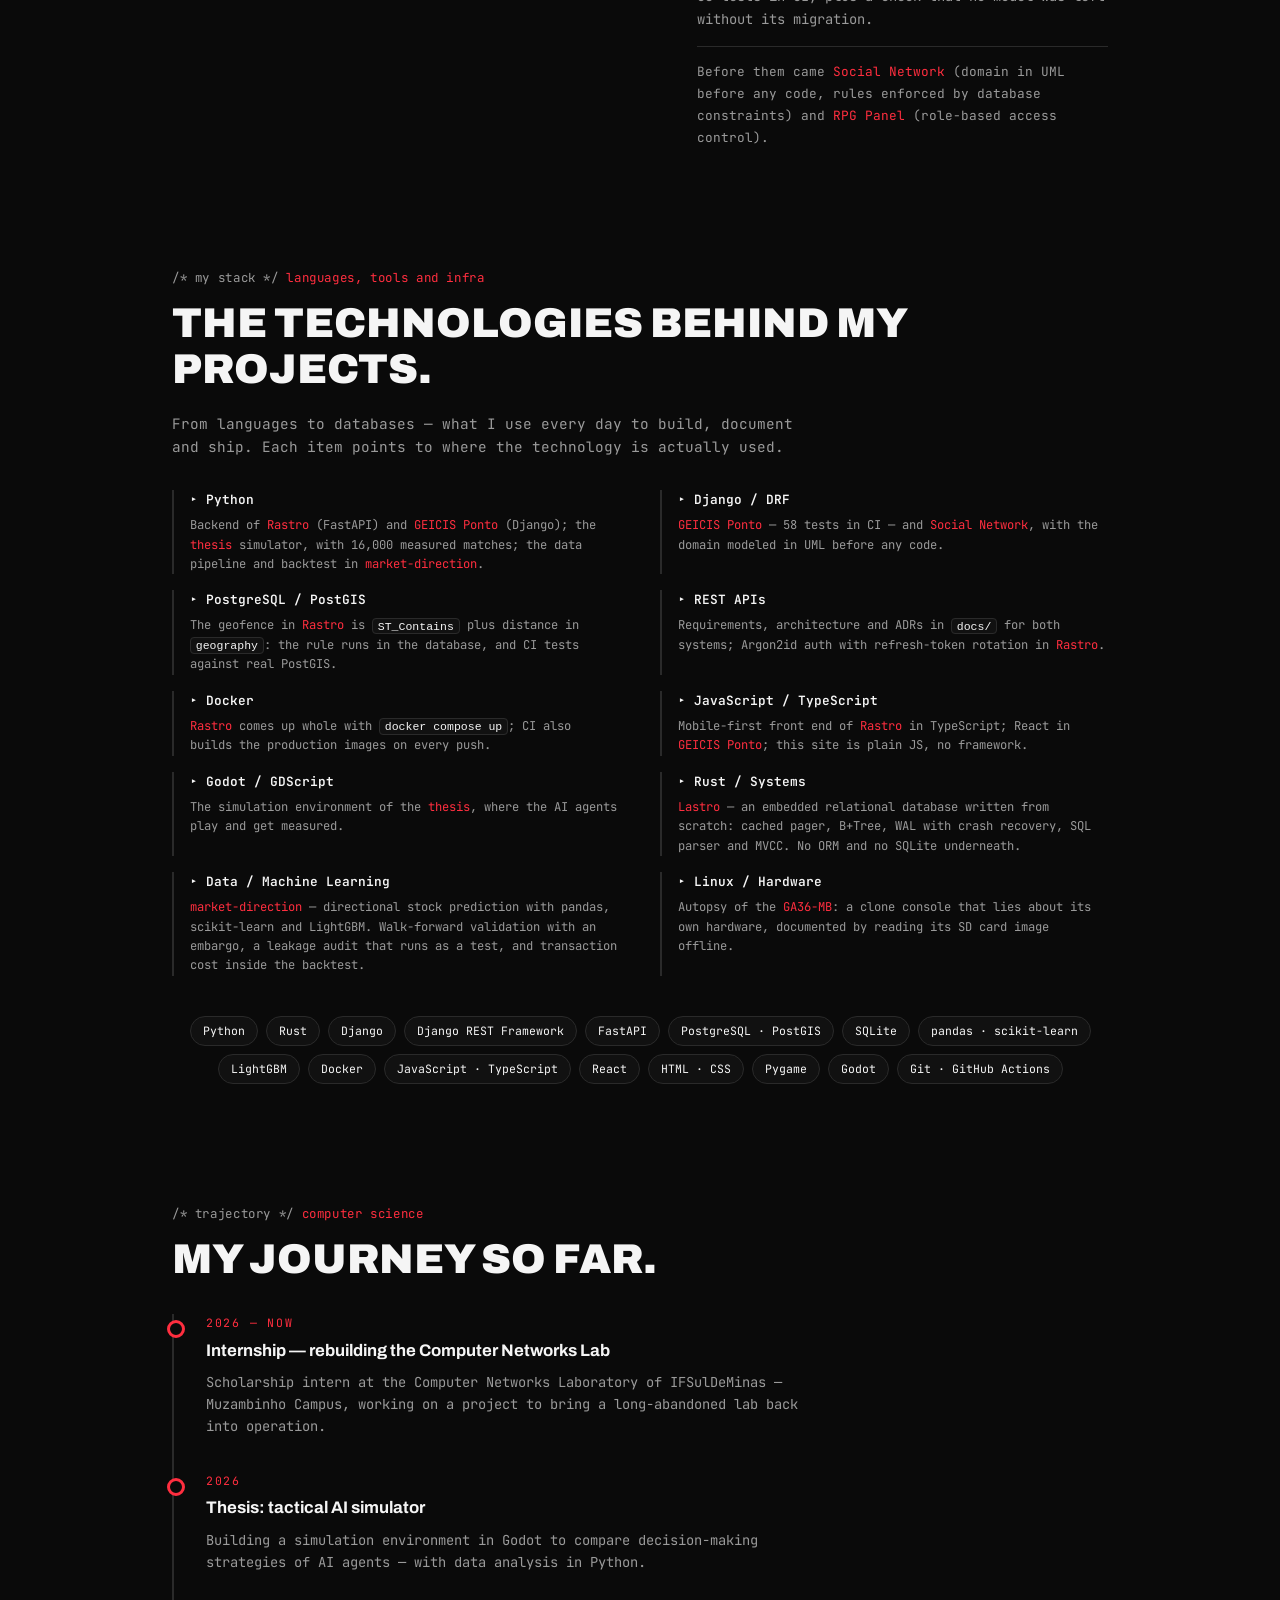
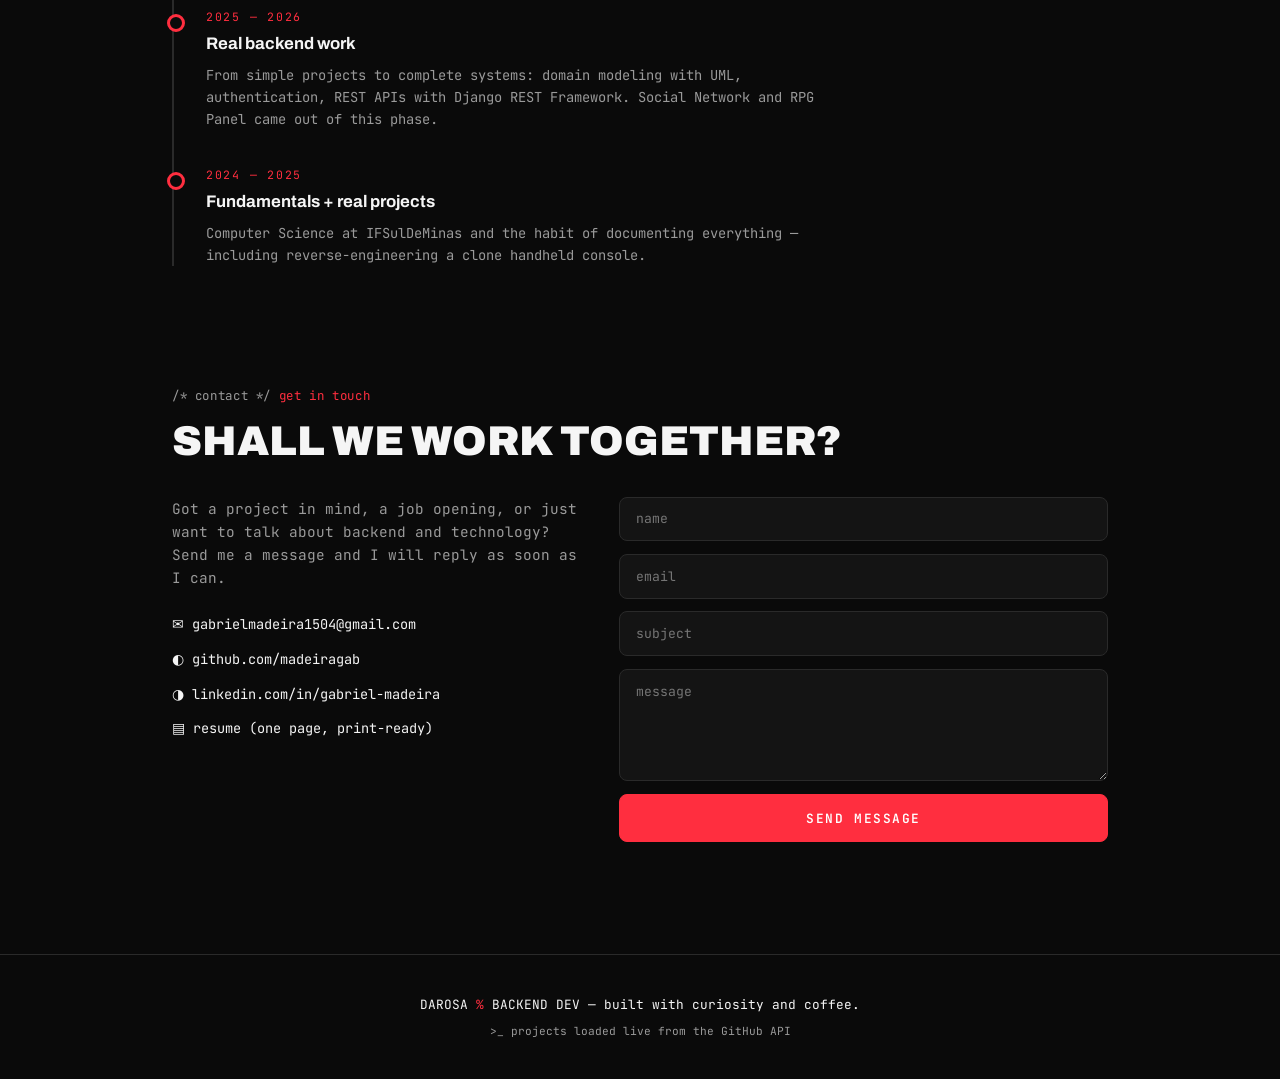
==== commit 429b329b: "Portfólio: números e descrições conferidos com o código dos projetos" ====
--- a/index.html
+++ b/index.html
@@ -283,7 +283,7 @@
         </div>
         <div class="skill">
           <span class="skill-nome" data-i18n="skill.hardware">▸ Linux / Hardware</span>
-          <span class="skill-onde" data-i18n-html="skill.onde.hardware">Autópsia do <a href="https://github.com/madeiragab/darkos-ga36-port">GA36-MB</a>: console clone que mente sobre o próprio hardware, documentado por porta serial.</span>
+          <span class="skill-onde" data-i18n-html="skill.onde.hardware">Autópsia do <a href="https://github.com/madeiragab/darkos-ga36-port">GA36-MB</a>: console clone que mente sobre o próprio hardware, documentado lendo a imagem do cartão SD, offline.</span>
         </div>
       </div>
 
@@ -329,12 +329,12 @@
           <p class="tl-quando" data-i18n="tl2.quando">2025 — 2026</p>
           <h3 class="tl-titulo" data-i18n="tl2.titulo">Backend de verdade</h3>
           <p data-i18n="tl2.desc">De projetos simples para sistemas completos: modelagem de domínio com UML, autenticação,
-            APIs REST com Django REST Framework e PostgreSQL. Social Network e RPG Panel são frutos dessa fase.</p>
+            APIs REST com Django REST Framework. Social Network e RPG Panel são frutos dessa fase.</p>
         </div>
         <div class="tl-item">
           <p class="tl-quando" data-i18n="tl3.quando">2024 — 2025</p>
           <h3 class="tl-titulo" data-i18n="tl3.titulo">Fundamentos + projetos reais</h3>
-          <p data-i18n="tl3.desc">Ciência da Computação no IFSulDeMinas. Jogo por turnos em Pygame (Guns and Boots) e o hábito
+          <p data-i18n="tl3.desc">Ciência da Computação no IFSulDeMinas e o hábito
             de documentar tudo — até a engenharia reversa de um console portátil clone.</p>
         </div>
       </div>
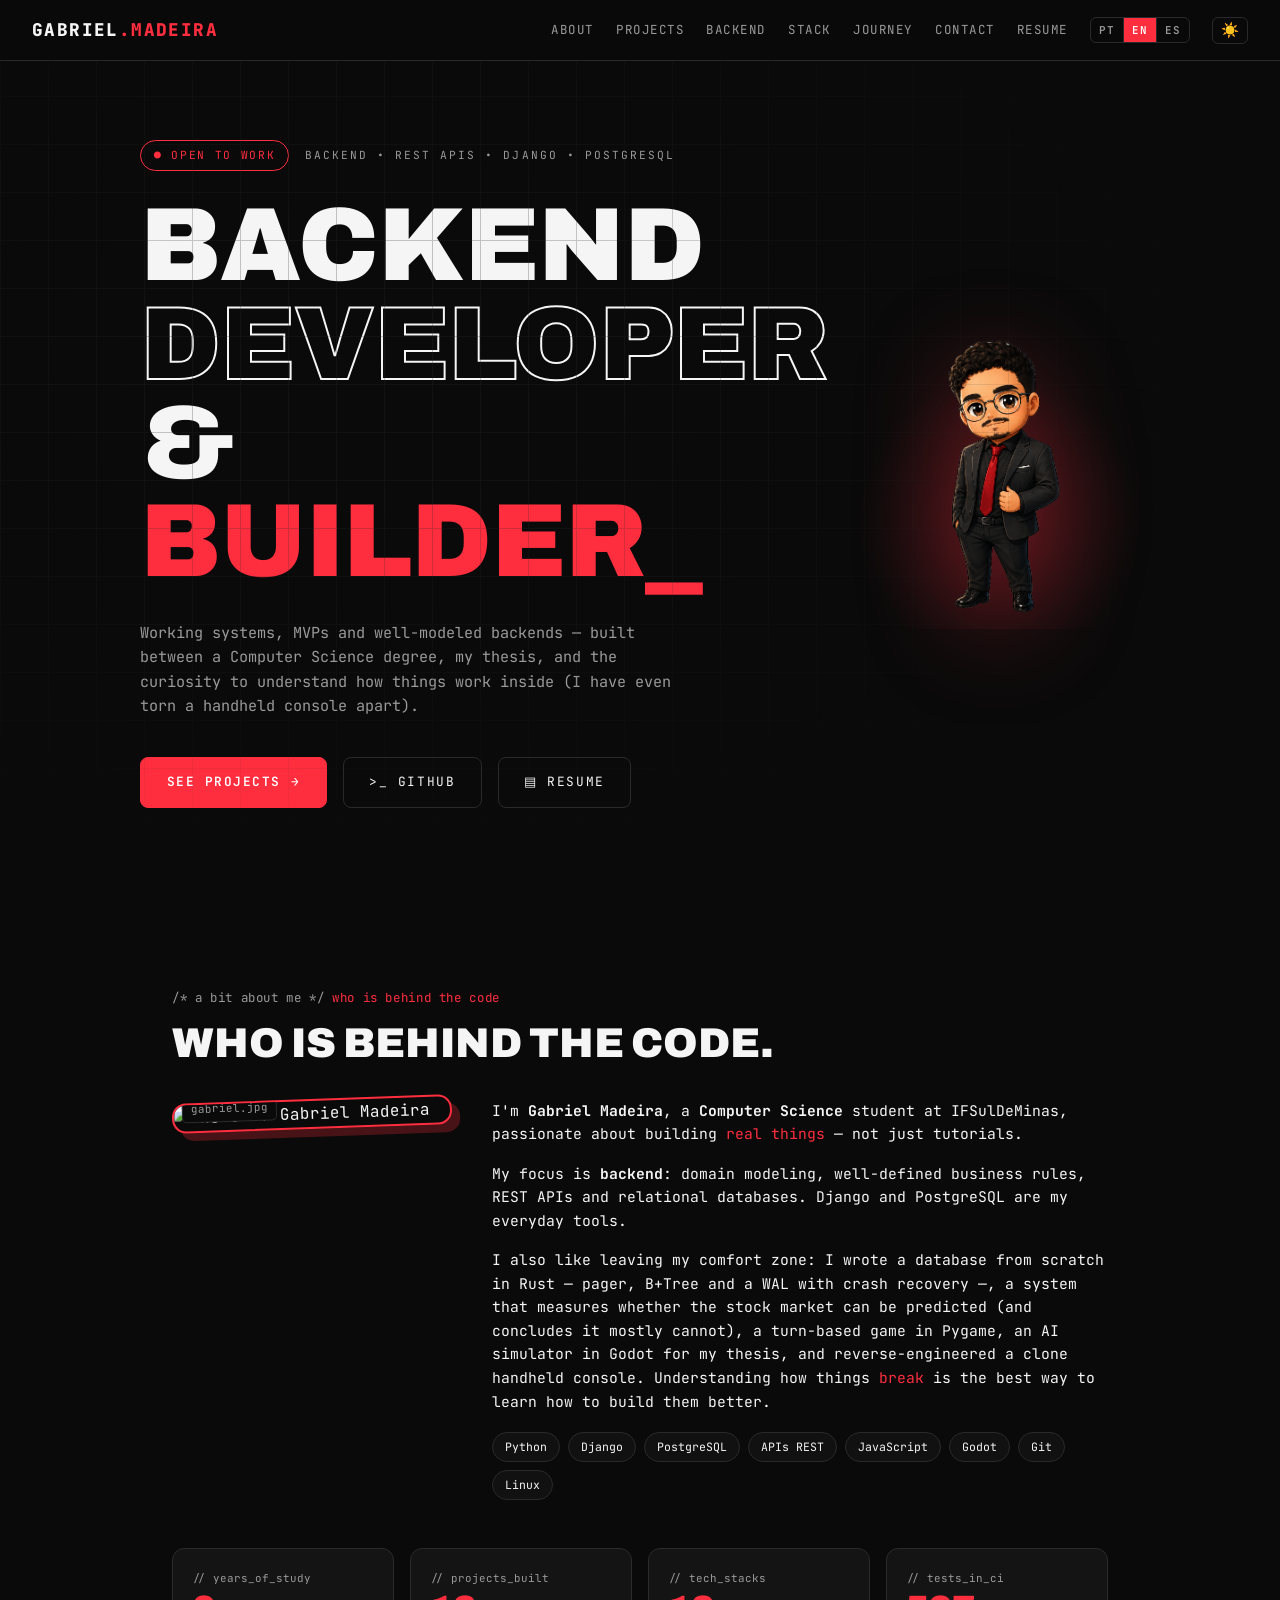
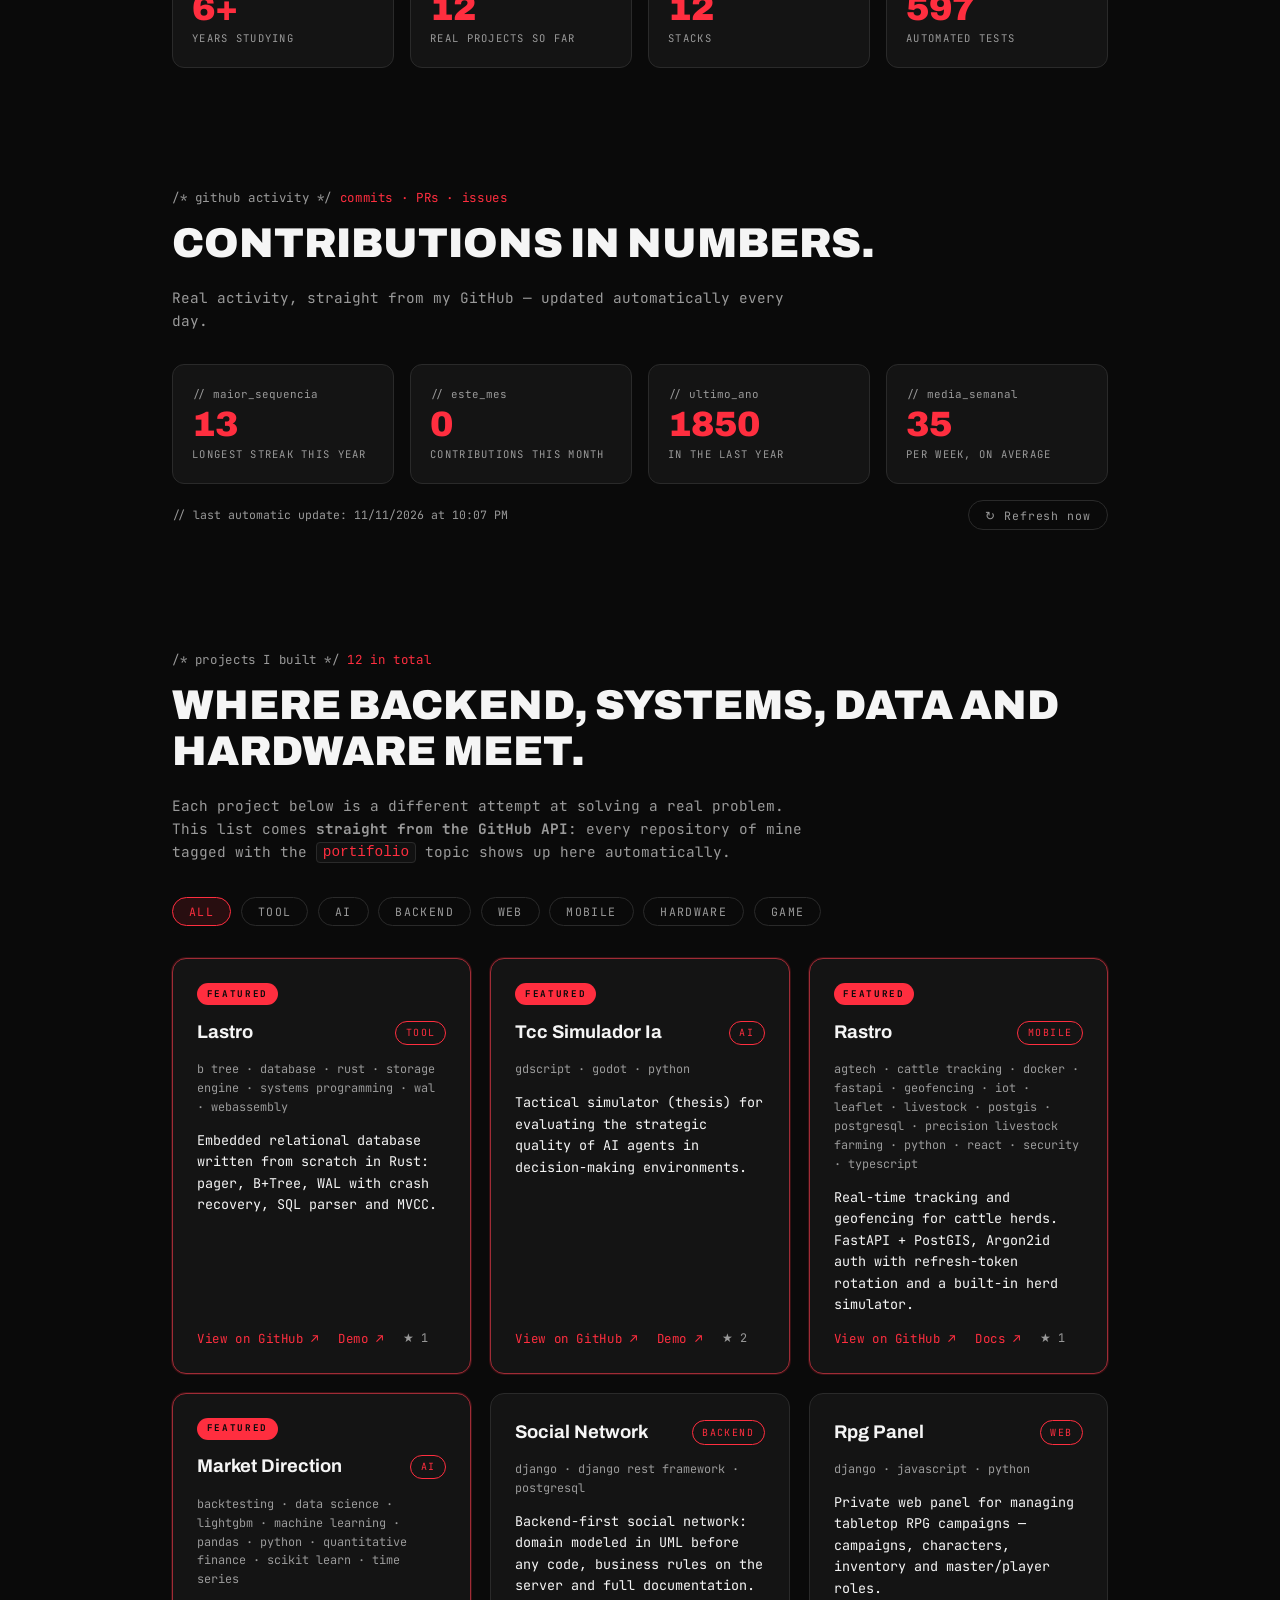
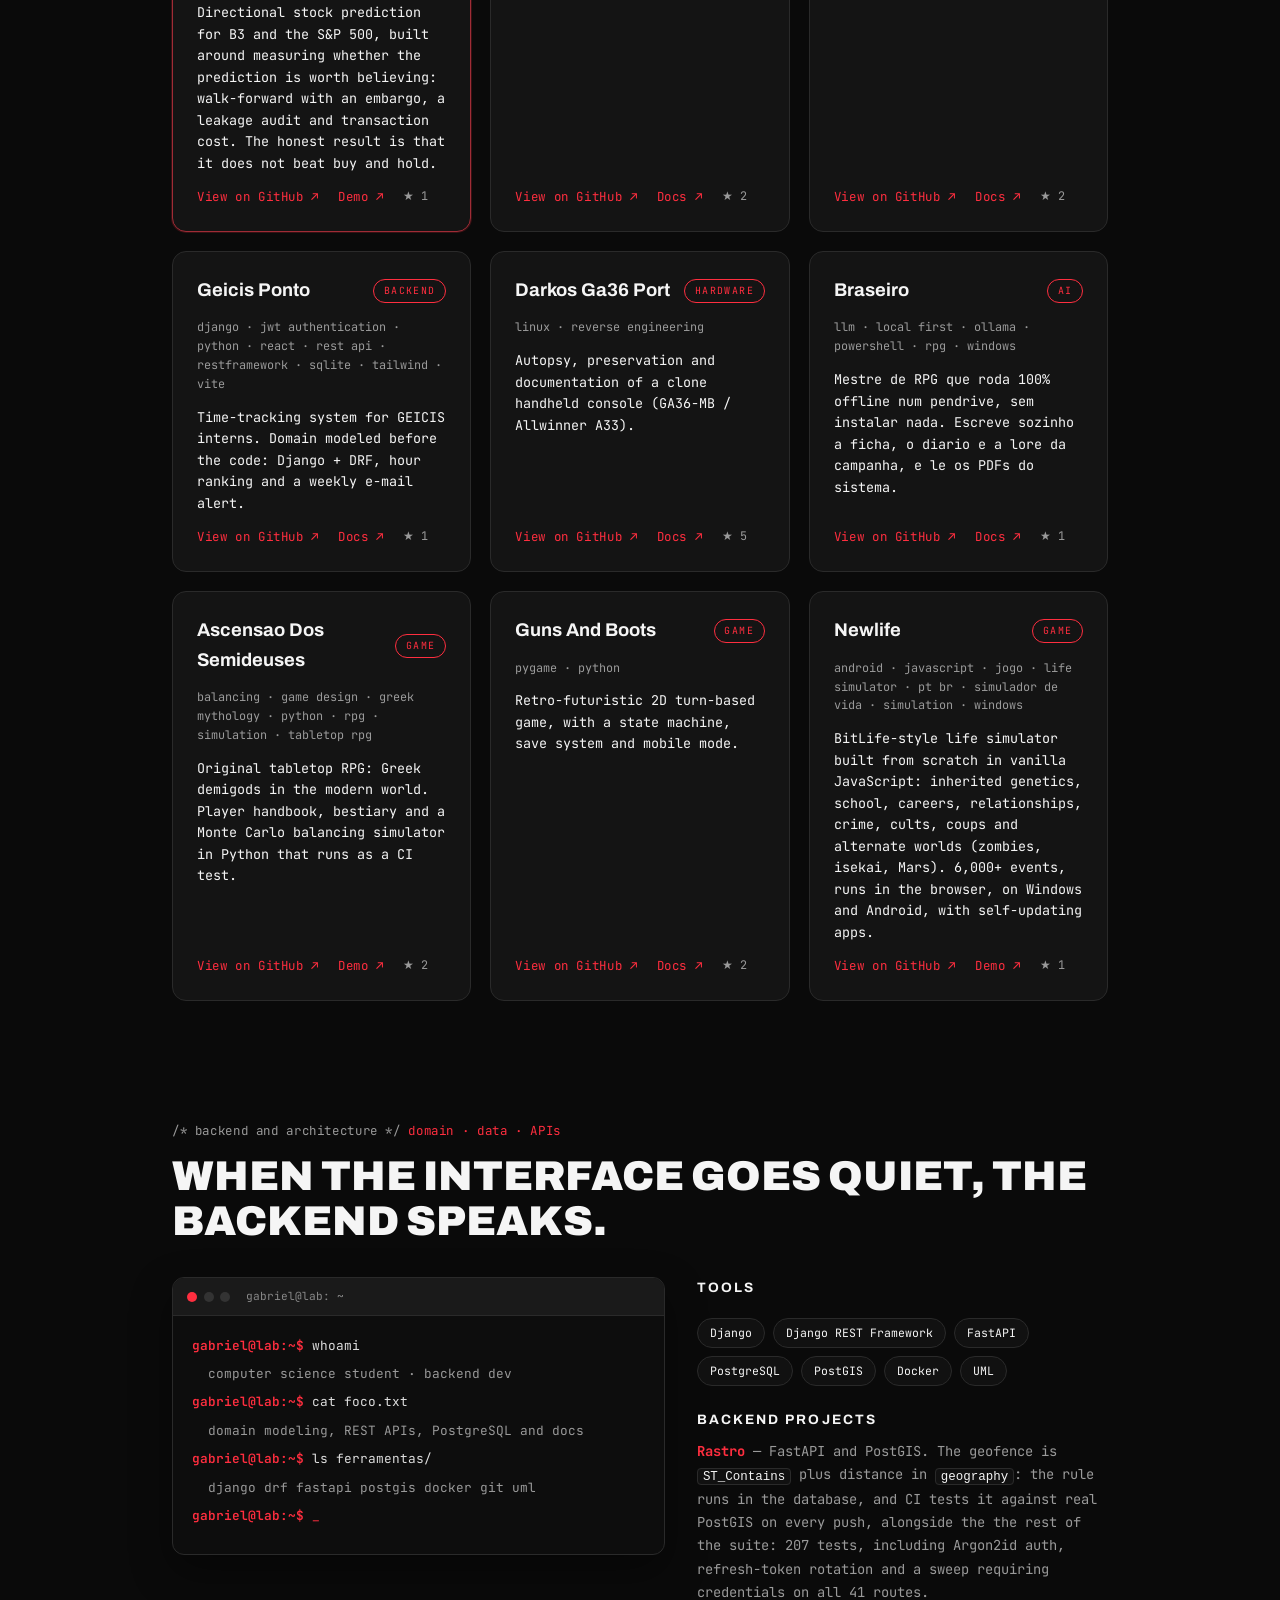
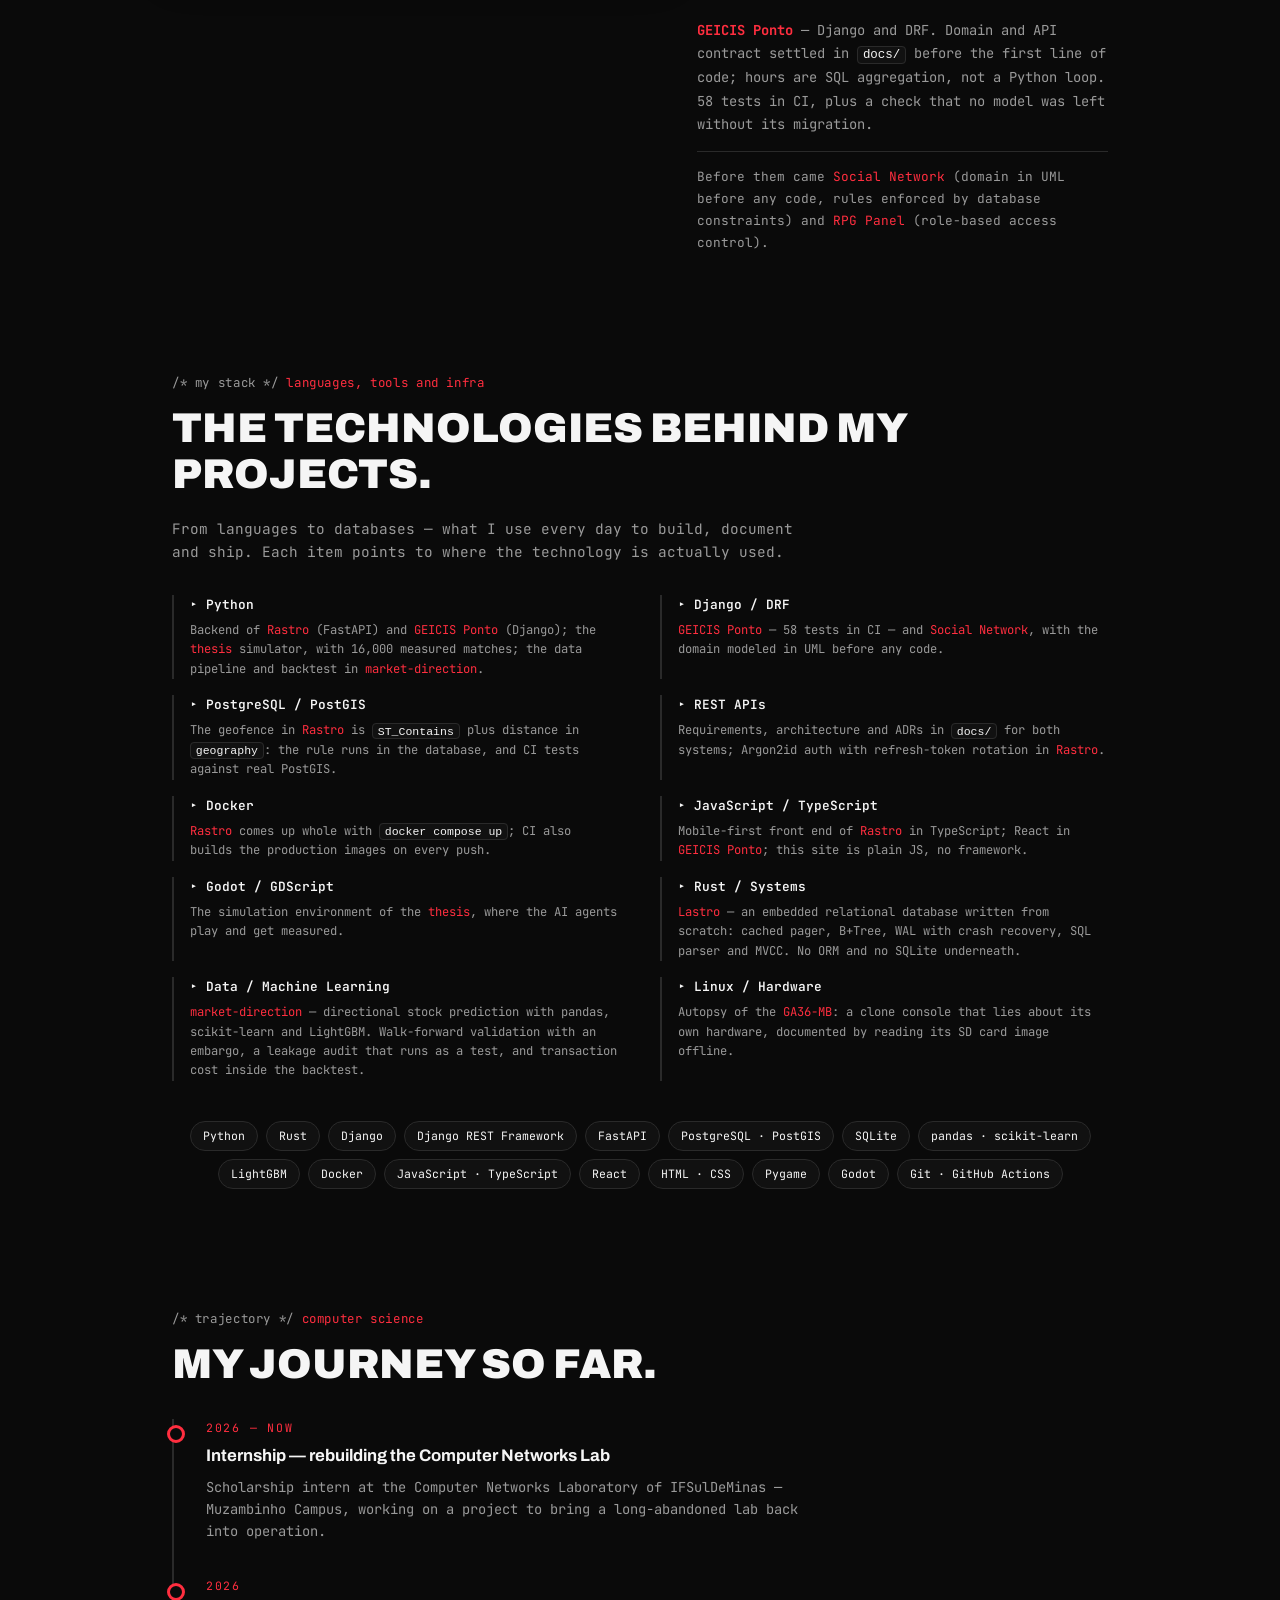
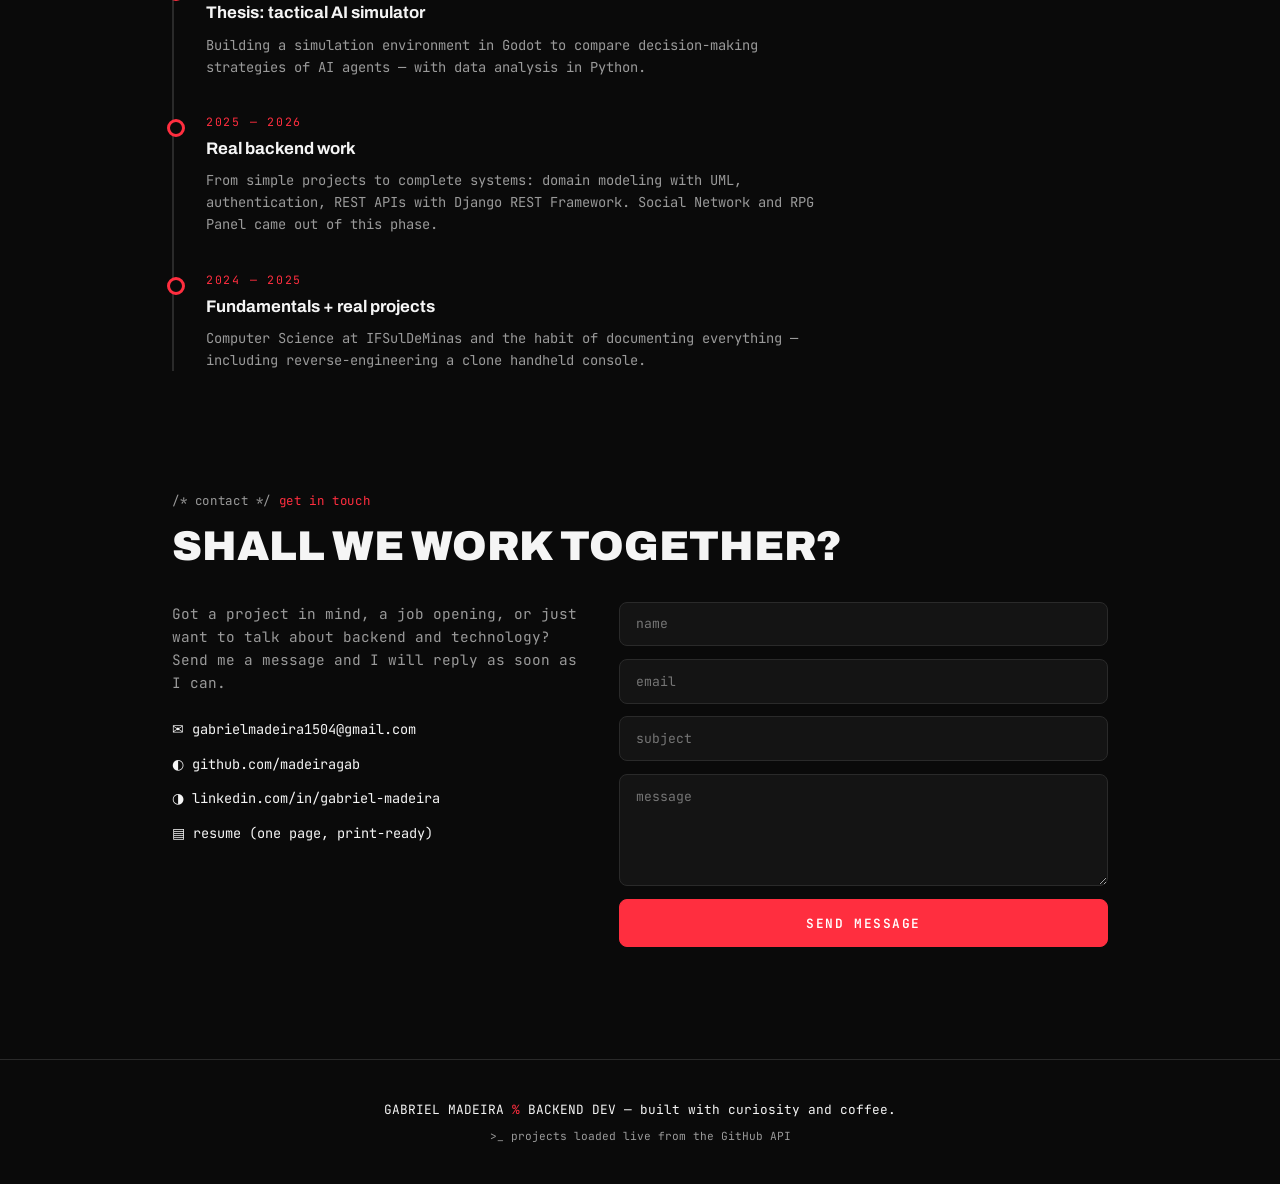
==== commit 096ae0ea: "Troca a marca Darosa pelo nome e ajusta currículo para vaga backend - título, logo, og e rodapé usam" ====
--- a/index.html
+++ b/index.html
@@ -3,9 +3,9 @@
 <head>
   <meta charset="UTF-8" />
   <meta name="viewport" content="width=device-width, initial-scale=1.0" />
-  <title>Darosa · Dev Backend</title>
+  <title>Gabriel Madeira · Desenvolvedor Backend</title>
   <meta name="description" content="Gabriel Madeira — estudante de Ciência da Computação focado em backend, Django, PostgreSQL e APIs REST. Portfólio de projetos reais." />
-  <meta property="og:title" content="Darosa.dev — Gabriel Madeira" />
+  <meta property="og:title" content="Gabriel Madeira — Desenvolvedor Backend" />
   <meta property="og:description" content="Backend, APIs REST, Django e projetos reais — não só tutoriais." />
   <meta property="og:image" content="https://madeiragab.github.io/assets/og.png" />
   <meta property="og:image:width" content="1200" />
@@ -24,7 +24,7 @@
 
   <!-- ============ NAV ============ -->
   <nav class="nav">
-    <a href="#top" class="nav-logo">DAROSA<span class="red">.DEV</span></a>
+    <a href="#top" class="nav-logo">GABRIEL<span class="red">.MADEIRA</span></a>
     <button class="nav-burger" id="navBurger" data-i18n-aria="aria.menu" aria-label="Abrir menu">☰</button>
     <div class="nav-links" id="navLinks">
       <a href="#sobre" data-i18n="nav.sobre">SOBRE</a>
@@ -112,12 +112,12 @@
       <div class="stats">
         <div class="stat">
           <p class="stat-key">// years_of_study</p>
-          <p class="stat-num">4+</p>
+          <p class="stat-num">6+</p>
           <p class="stat-label" data-i18n="stat.anos">ANOS ESTUDANDO</p>
         </div>
         <div class="stat">
           <p class="stat-key">// projects_built</p>
-          <p class="stat-num" id="statProjects">5</p>
+          <p class="stat-num" id="statProjects">12</p>
           <p class="stat-label" data-i18n="stat.projetos">PROJETOS REAIS ATÉ AGORA</p>
         </div>
         <div class="stat">
@@ -365,7 +365,7 @@
   </main>
 
   <footer class="footer">
-    <p data-i18n-html="footer.1">DAROSA <span class="red">%</span> DEV BACKEND — construído com curiosidade e café.</p>
+    <p data-i18n-html="footer.1">GABRIEL MADEIRA <span class="red">%</span> DEV BACKEND — construído com curiosidade e café.</p>
     <p class="footer-mono" data-i18n="footer.2">&gt;_ projetos carregados ao vivo da API do GitHub</p>
   </footer>
 
--- a/css/style.css
+++ b/css/style.css
@@ -1,5 +1,5 @@
 /* ============================================================
-   DAROSA.DEV — tema preto / vermelho / branco
+   Portfólio Gabriel Madeira — tema preto / vermelho / branco
    ============================================================ */
 
 :root {
